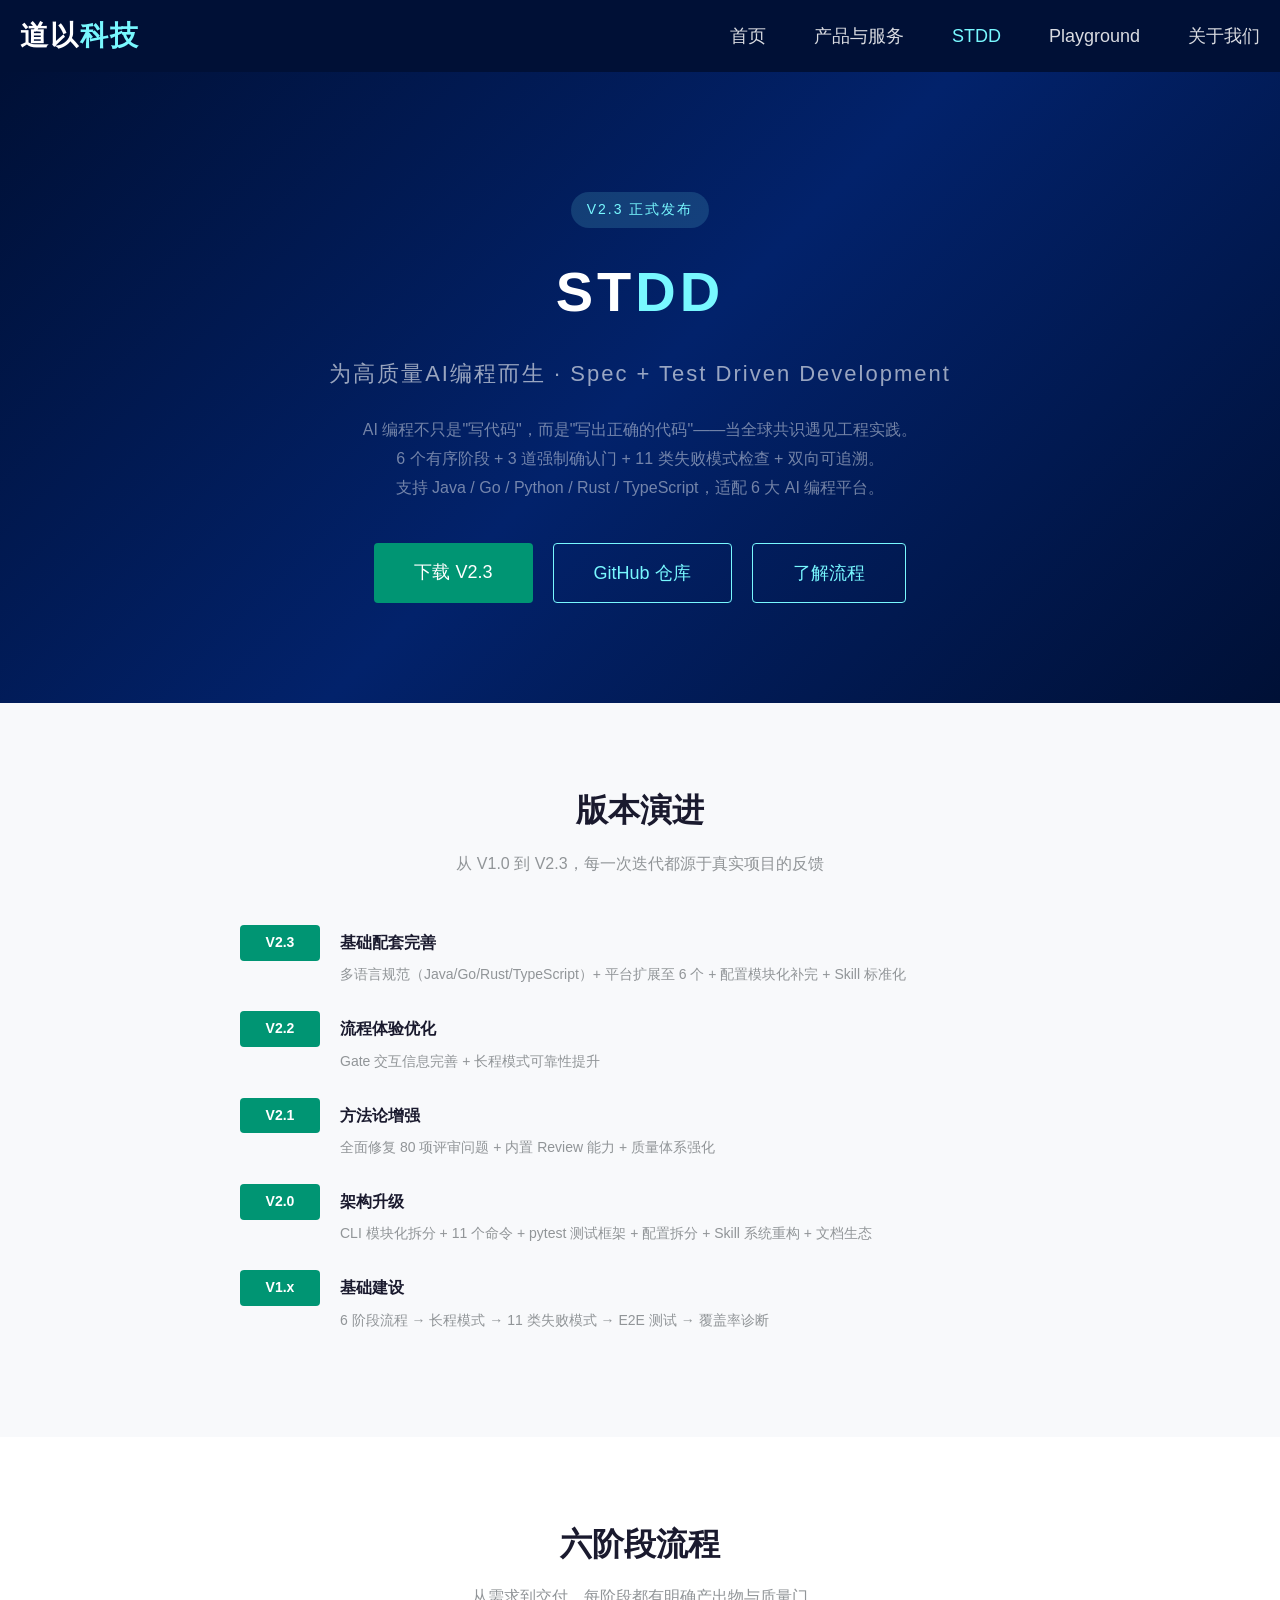
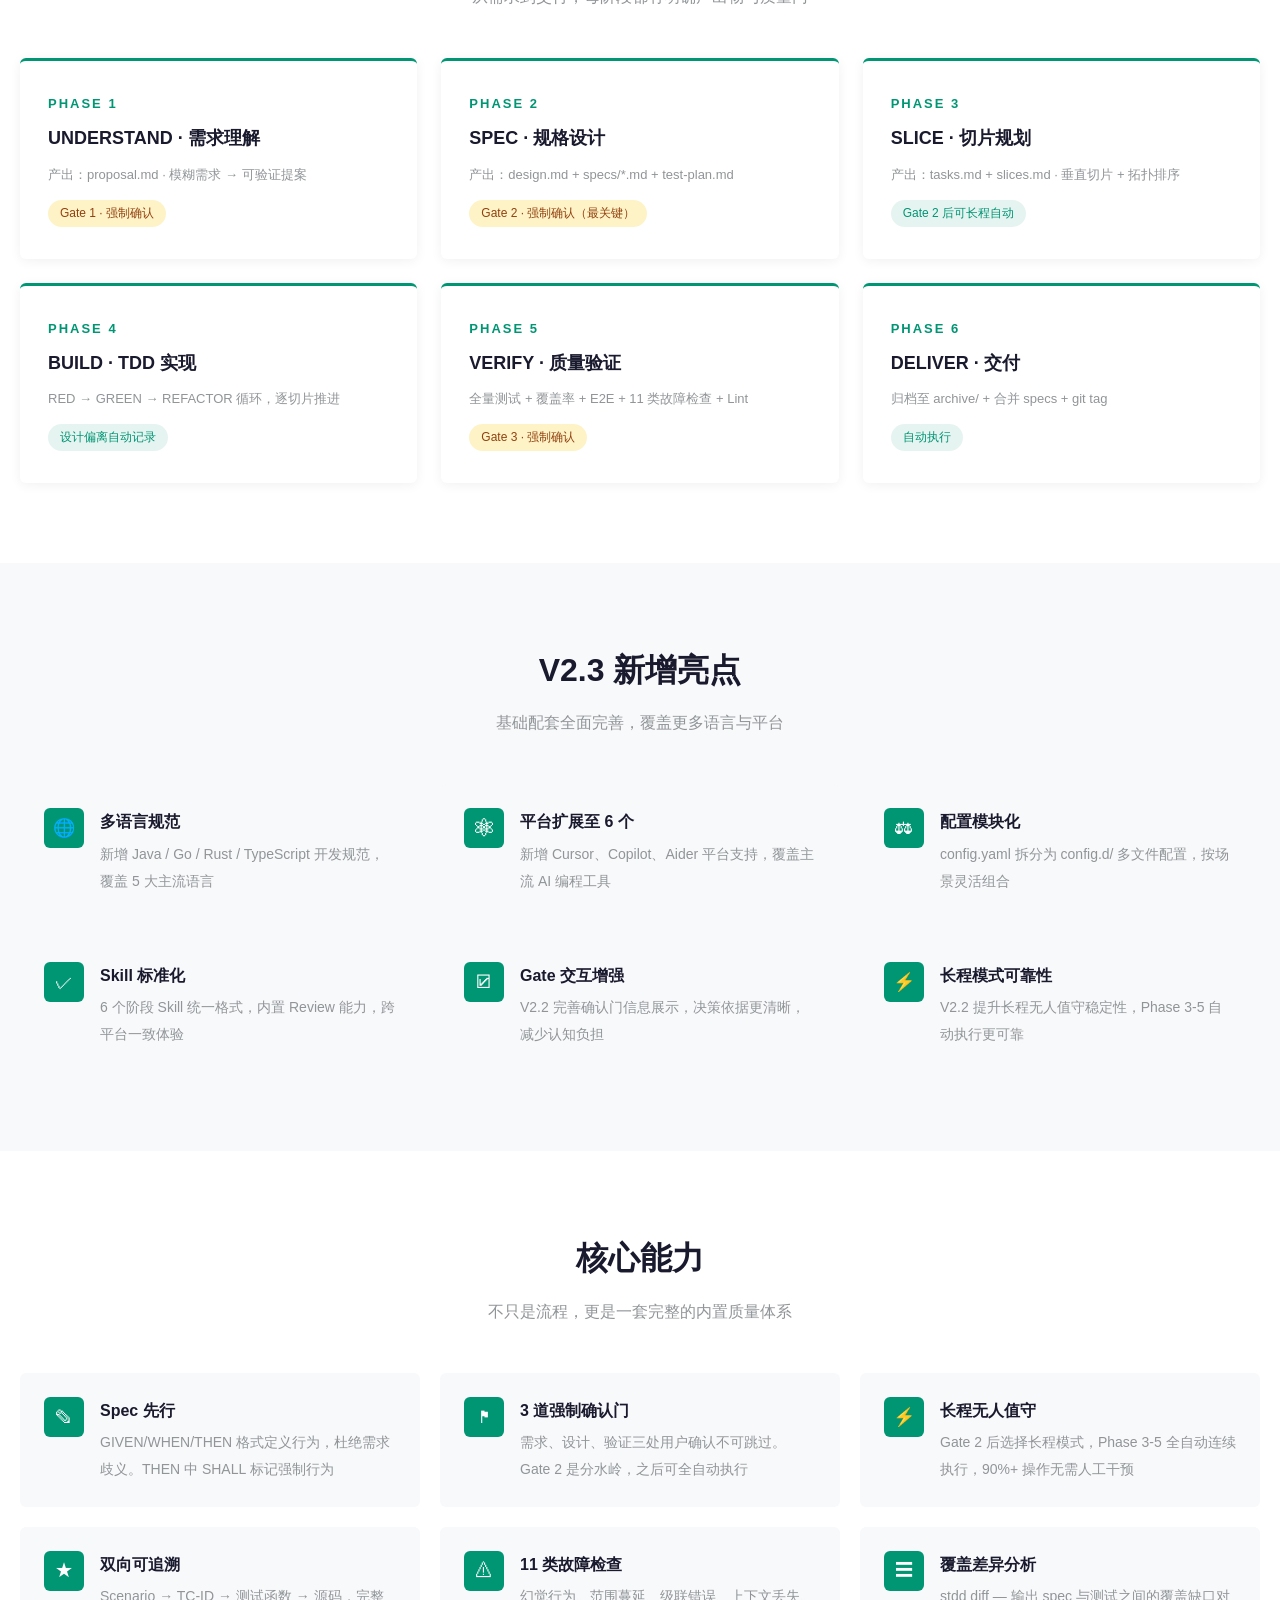
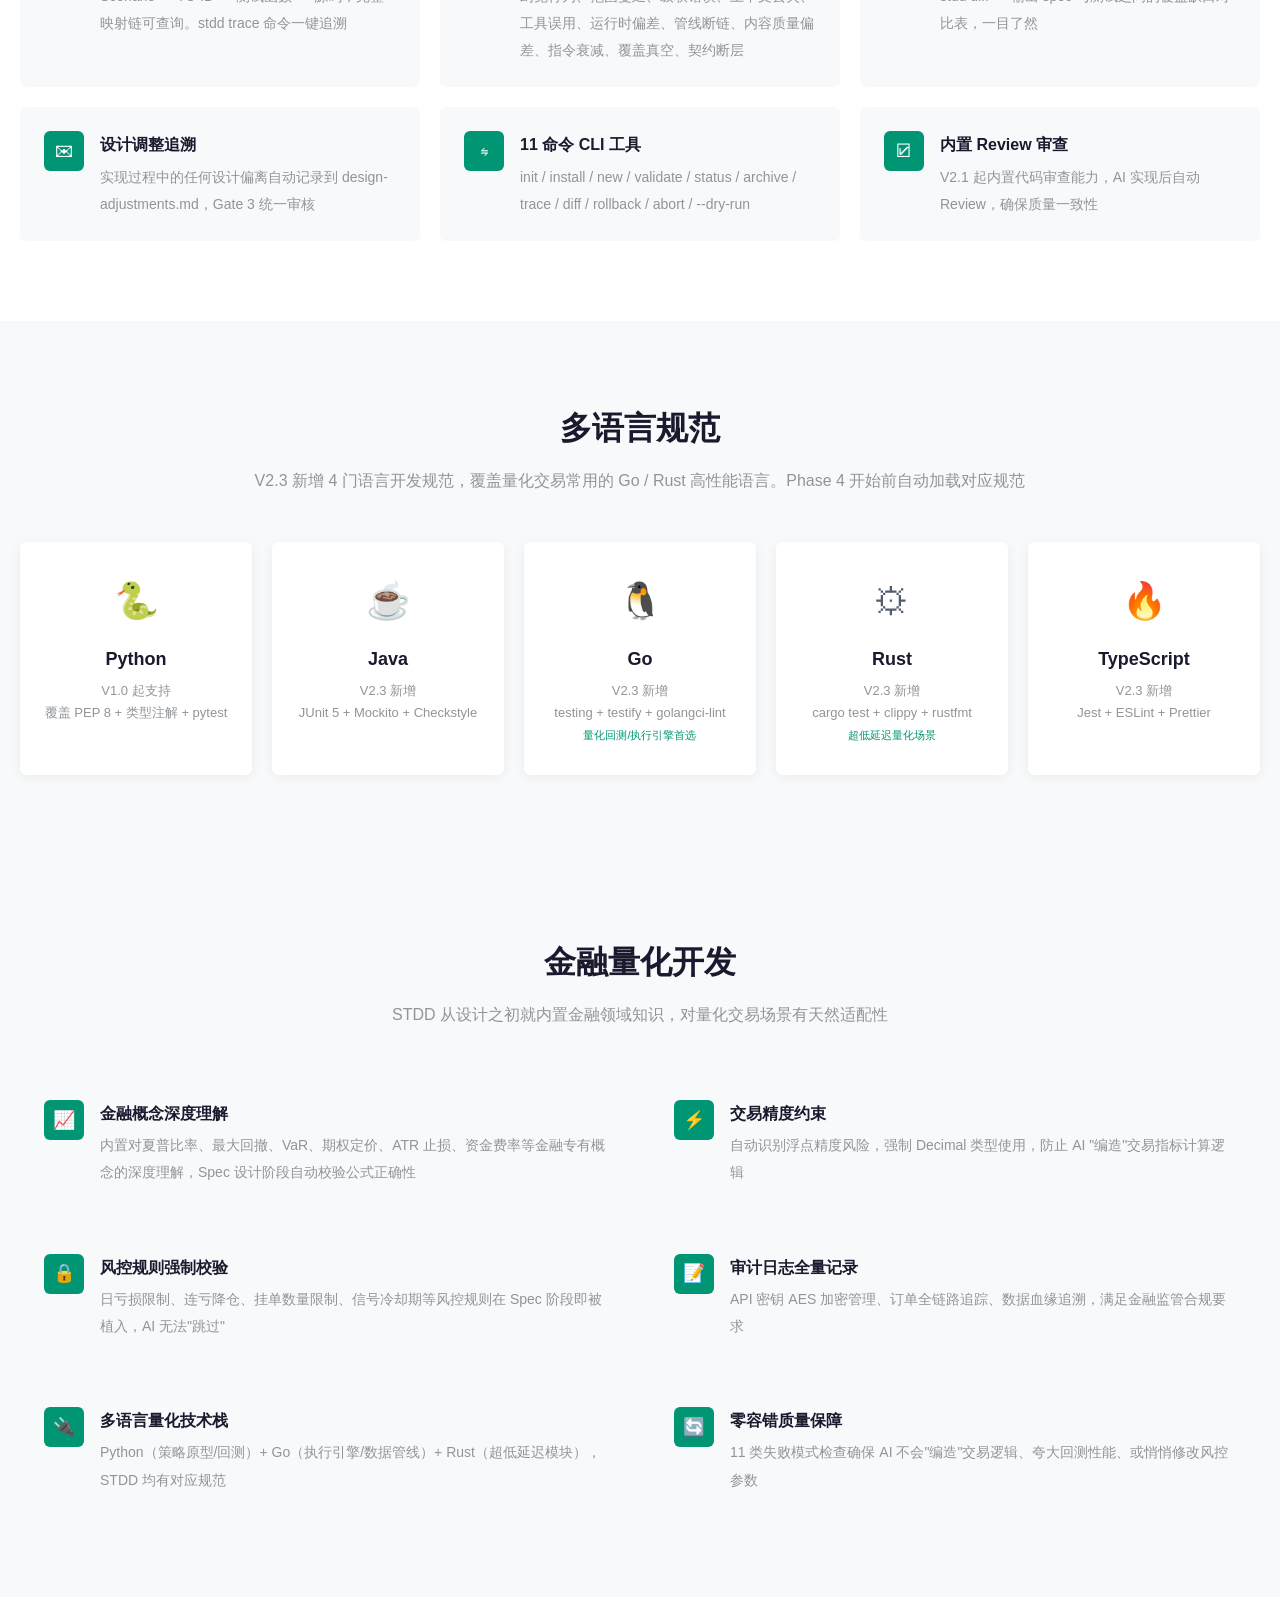
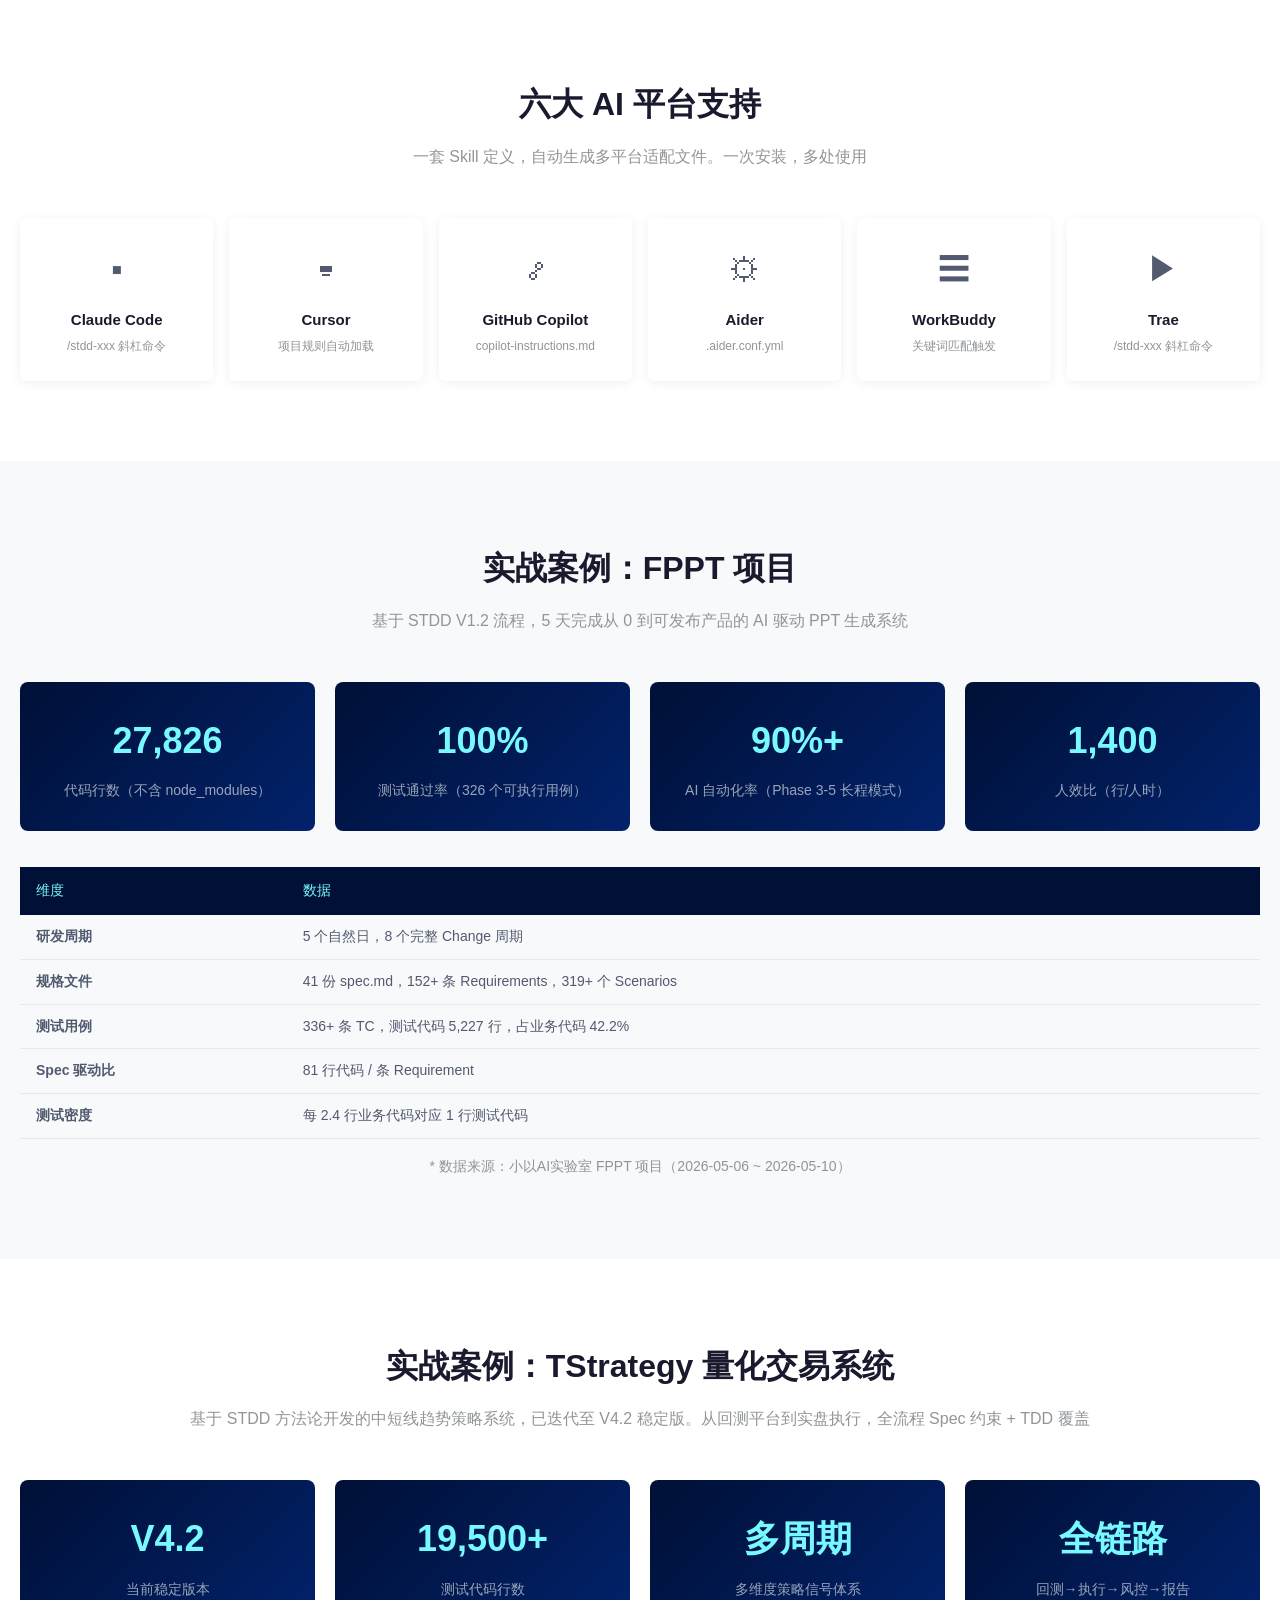
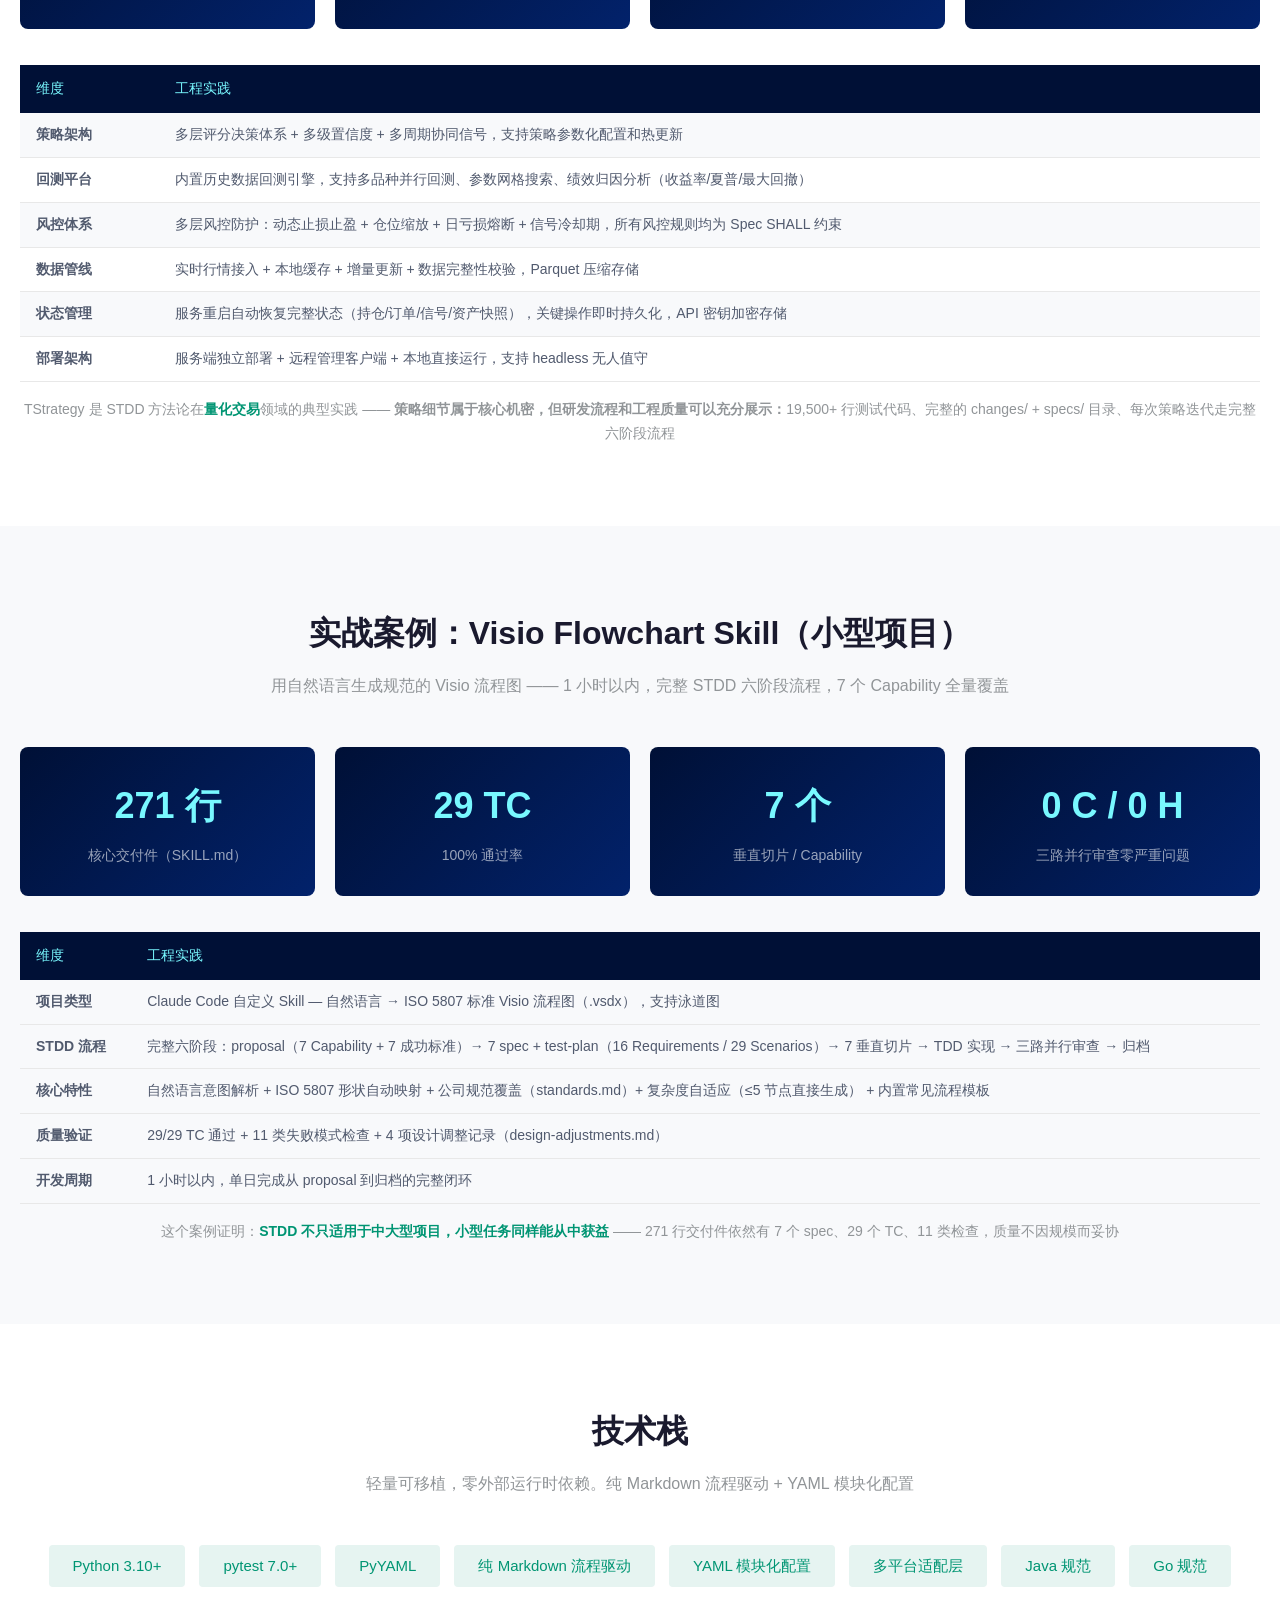
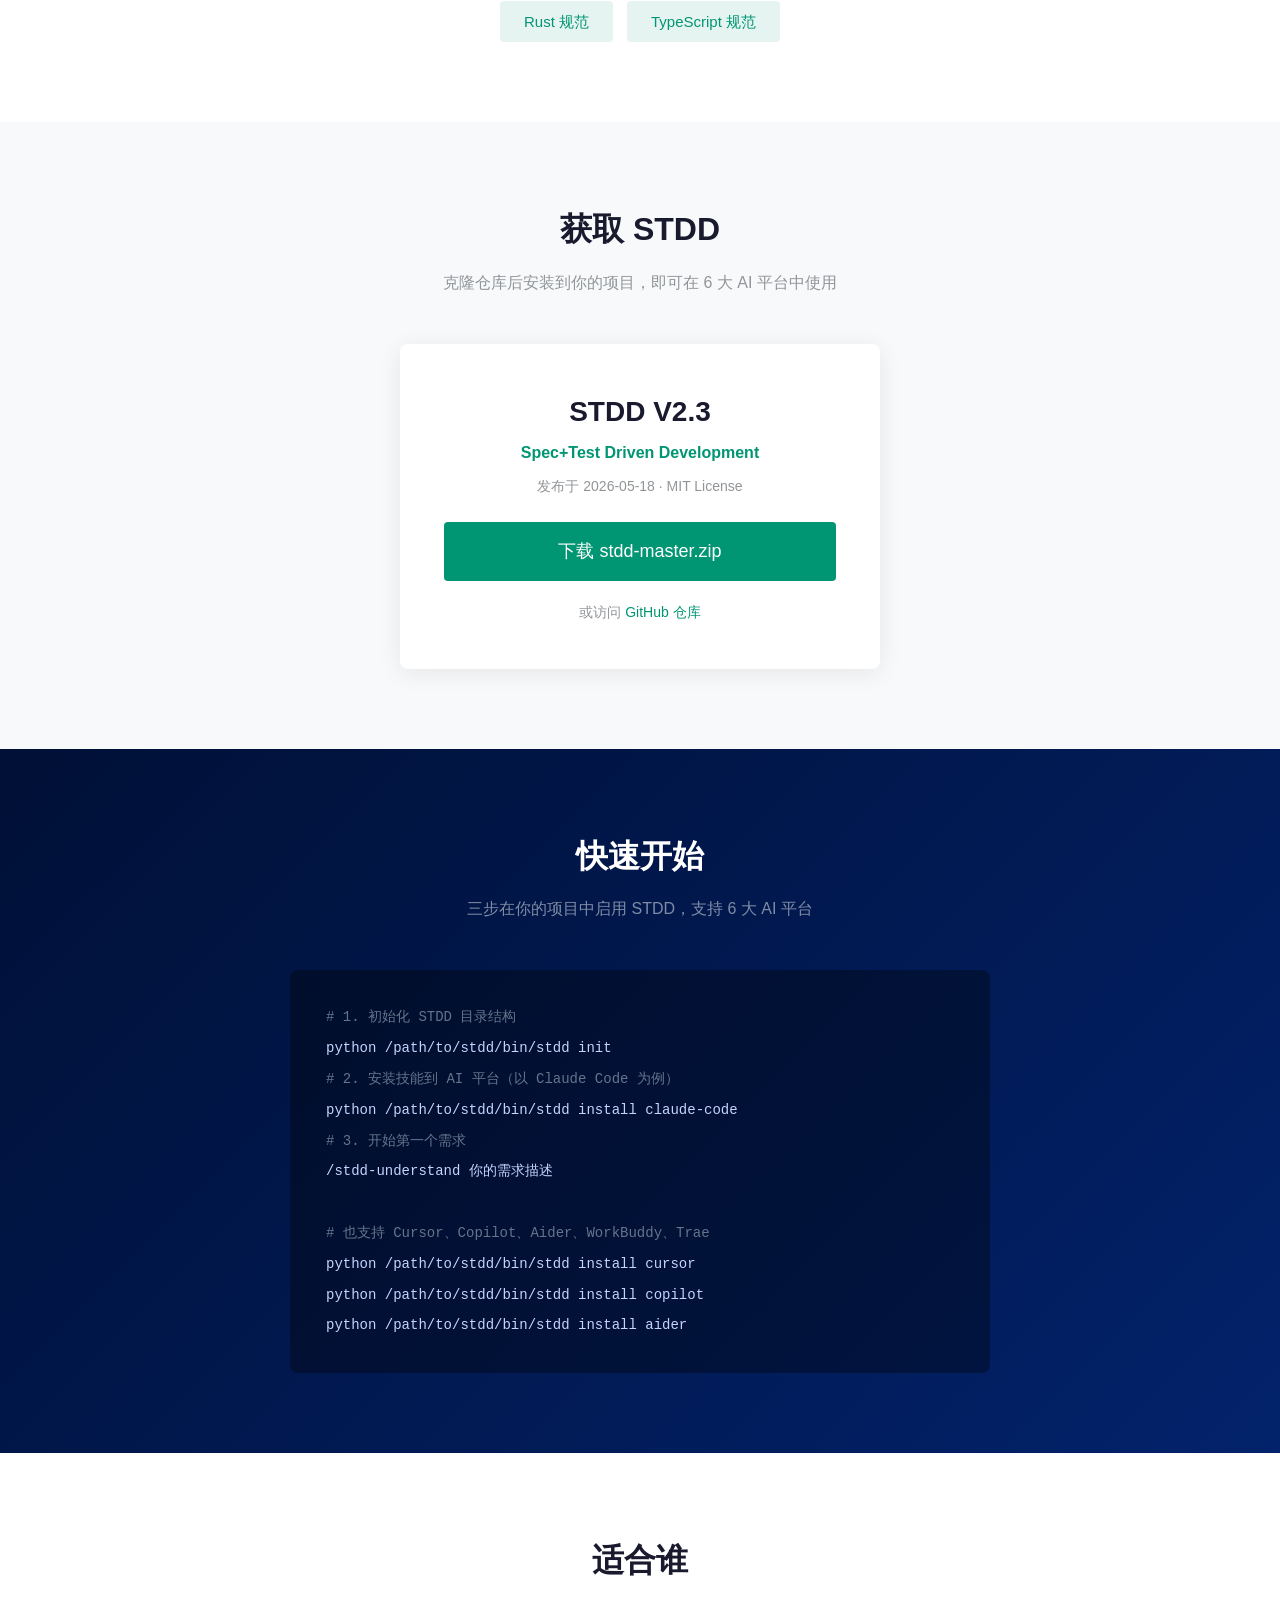
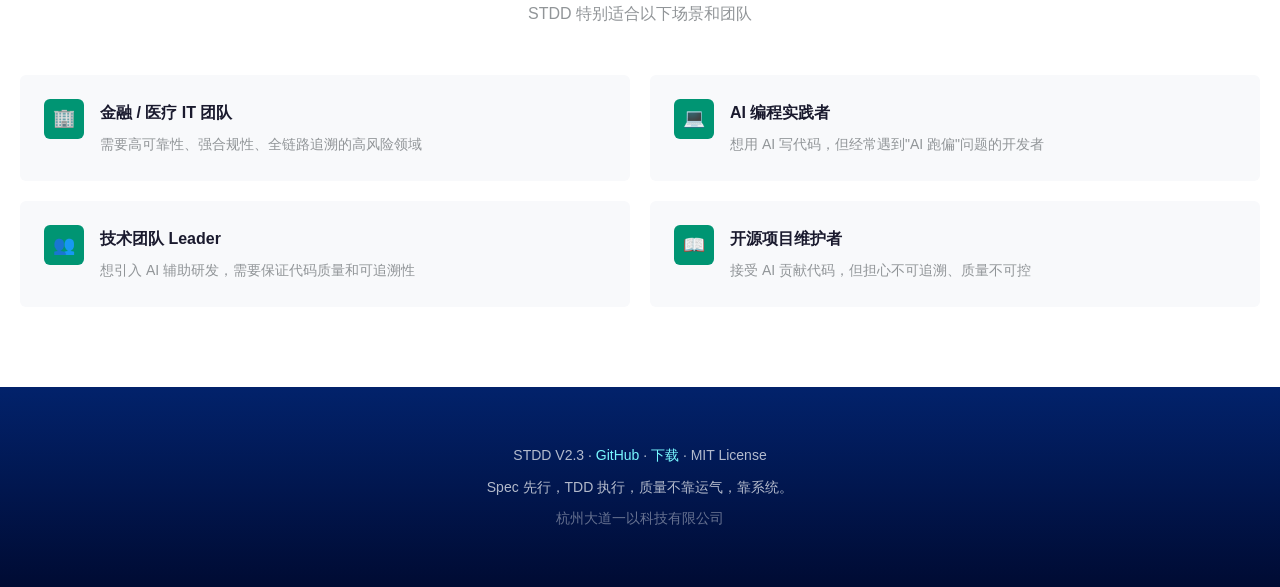
==== website/index.html @ e73cb338 "feat(playground): add STDD Playground — interactive 6-phase methodology demo Two scenario walkthroug" ====
<!DOCTYPE html>
<html lang="zh-CN">
<head>
    <meta charset="UTF-8">
    <meta name="viewport" content="width=device-width, initial-scale=1.0, maximum-scale=1.0, user-scalable=no">
    <meta name="renderer" content="webkit">
    <meta name="applicable-device" content="pc">
    <meta http-equiv="X-UA-Compatible" content="IE=edge">
    <title>STDD V2.3 — Spec+Test Driven Development | 道以科技</title>
    <meta name="keywords" content="STDD,Spec+Test,AI编程,TDD,研发流程,规范驱动,测试驱动,多语言,多平台">
    <meta name="description" content="STDD V2.3（Spec+Test Driven Development）是一套AI辅助的研发流程系统，通过6个有序阶段+3道强制确认门，将模糊需求转化为高质量交付。支持Java/Go/Python/Rust/TypeScript，适配Claude Code/Cursor/Copilot/Aider/WorkBuddy/Trae六大AI平台。">
    <style>
        *, *::before, *::after { margin: 0; padding: 0; box-sizing: border-box; }
        ul, ol { list-style: none; }
        a { text-decoration: none; color: inherit; }
        img { -webkit-user-drag: none; image-rendering: smooth; }

        html, body {
            width: 100%;
            font-family: 'Noto Sans SC', 'PingFang SC', 'Hiragino Sans GB', 'Microsoft YaHei', Arial, sans-serif;
            color: #515a6e;
            background: #fff;
            font-size: 16px;
            line-height: 1.7;
        }

        /* ===== Header ===== */
        .nav-container {
            width: 100%; text-align: center; display: flex; position: fixed; top: 0; z-index: 999;
            justify-content: center; font-family: 'Source Han Sans CN', 'Noto Sans SC', 'PingFang SC', sans-serif;
            background-color: rgba(0, 16, 54, 1); height: 72px;
        }
        .nav-wrapper {
            width: 1320px; display: flex; justify-content: space-between; align-items: center; padding: 0 20px;
        }
        .nav-logo { font-size: 28px; font-weight: 700; color: #fff; letter-spacing: 2px; }
        .nav-logo span { color: #78f8ff; }
        .nav-links { display: flex; gap: 48px; }
        .nav-links a { font-size: 18px; color: rgba(255,255,255,0.85); transition: color 0.2s; }
        .nav-links a:hover { color: rgba(120, 248, 255, 1); }
        .nav-links a.active { color: rgba(120, 248, 255, 1); }

        .content-wrapper { margin-top: 72px; }

        /* ===== Section Common ===== */
        .section { width: 100%; min-width: 1200px; display: flex; justify-content: center; padding: 80px 0; }
        .section-inner { width: 1320px; padding: 0 20px; }
        .section h2 { font-size: 32px; font-weight: 600; color: #1a1a2e; text-align: center; margin-bottom: 12px; }
        .section .subtitle { text-align: center; color: #919598; font-size: 16px; margin-bottom: 48px; }

        /* ===== Hero ===== */
        .hero {
            width: 100%; min-width: 1200px; position: relative;
            background: linear-gradient(135deg, #001036 0%, #02226b 50%, #001036 100%);
            padding: 120px 0 100px; text-align: center; color: #fff;
        }
        .hero h1 { font-size: 56px; font-weight: 700; letter-spacing: 4px; }
        .hero h1 span { color: #78f8ff; }
        .hero .hero-sub { font-size: 22px; color: rgba(255,255,255,0.6); margin-top: 16px; letter-spacing: 2px; }
        .hero .hero-desc { font-size: 16px; color: rgba(255,255,255,0.45); max-width: 740px; margin: 24px auto 0; line-height: 1.8; }
        .hero .hero-btns { margin-top: 40px; display: flex; gap: 20px; justify-content: center; }
        .hero .version-badge {
            display: inline-block; padding: 6px 16px; border-radius: 20px;
            background: rgba(120,248,255,0.15); color: #78f8ff; font-size: 14px;
            margin-bottom: 16px; letter-spacing: 2px;
        }
        .btn { display: inline-block; padding: 14px 40px; border-radius: 4px; font-size: 18px; cursor: pointer; transition: all 0.2s; font-weight: 500; }
        .btn-primary { background: #009573; color: #fff; border: none; }
        .btn-primary:hover { background: #00b388; }
        .btn-outline { background: transparent; color: #78f8ff; border: 1.5px solid #78f8ff; }
        .btn-outline:hover { background: rgba(120,248,255,0.08); }

        /* ===== Phase Grid ===== */
        .phase-grid { display: grid; grid-template-columns: repeat(3, 1fr); gap: 24px; }
        .phase-card {
            background: #fff; border-radius: 6px; padding: 32px 28px;
            box-shadow: 0 2px 12px rgba(0,0,0,0.06); transition: box-shadow 0.2s;
            border-top: 3px solid #009573;
        }
        .phase-card:hover { box-shadow: 0 4px 20px rgba(0,0,0,0.10); }
        .phase-card .num { font-size: 13px; color: #009573; font-weight: 600; letter-spacing: 2px; text-transform: uppercase; }
        .phase-card h3 { font-size: 18px; color: #1a1a2e; margin: 8px 0 10px; }
        .phase-card .produces { font-size: 13px; color: #919598; margin-bottom: 12px; }
        .phase-card .gate {
            display: inline-block; padding: 3px 12px; border-radius: 20px;
            font-size: 12px; background: #e6f4f1; color: #009573;
        }
        .phase-card .gate.forced { background: #fef3c7; color: #92400e; }

        /* ===== Features ===== */
        .features-grid { display: grid; grid-template-columns: repeat(3, 1fr); gap: 20px; }
        .feature-item { display: flex; gap: 16px; background: #f8f9fb; padding: 24px; border-radius: 6px; transition: background 0.2s; }
        .feature-item:hover { background: #e6f4f1; }
        .feature-item .f-icon { width: 40px; height: 40px; flex-shrink: 0; background: #009573; border-radius: 6px; display: flex; align-items: center; justify-content: center; color: #fff; font-size: 18px; }
        .feature-item .f-text strong { display: block; color: #1a1a2e; margin-bottom: 4px; font-size: 16px; }
        .feature-item .f-text span { color: #919598; font-size: 14px; }

        /* ===== Tech Tags ===== */
        .tech-tags { display: flex; flex-wrap: wrap; gap: 14px; justify-content: center; }
        .tech-tags .tag {
            padding: 8px 24px; border-radius: 4px; background: #e6f4f1;
            color: #009573; font-size: 15px; font-weight: 500;
        }

        /* ===== Language Cards ===== */
        .lang-grid { display: grid; grid-template-columns: repeat(5, 1fr); gap: 20px; }
        .lang-card {
            background: #fff; border-radius: 6px; padding: 28px 20px;
            text-align: center; box-shadow: 0 2px 12px rgba(0,0,0,0.06);
            transition: transform 0.2s, box-shadow 0.2s;
        }
        .lang-card:hover { transform: translateY(-4px); box-shadow: 0 6px 24px rgba(0,0,0,0.10); }
        .lang-card .lang-icon { font-size: 36px; margin-bottom: 12px; }
        .lang-card h4 { font-size: 18px; color: #1a1a2e; margin-bottom: 6px; }
        .lang-card p { font-size: 13px; color: #919598; }

        /* ===== Platform Cards ===== */
        .platform-grid { display: grid; grid-template-columns: repeat(6, 1fr); gap: 16px; }
        .platform-card {
            background: #fff; border-radius: 6px; padding: 24px 16px;
            text-align: center; box-shadow: 0 2px 12px rgba(0,0,0,0.06);
            transition: transform 0.2s, box-shadow 0.2s;
        }
        .platform-card:hover { transform: translateY(-4px); box-shadow: 0 6px 24px rgba(0,0,0,0.10); }
        .platform-card .pf-icon { font-size: 32px; margin-bottom: 10px; }
        .platform-card h4 { font-size: 15px; color: #1a1a2e; margin-bottom: 4px; }
        .platform-card p { font-size: 12px; color: #919598; }

        /* ===== Case Study ===== */
        .case-metrics { display: grid; grid-template-columns: repeat(4, 1fr); gap: 20px; margin-bottom: 36px; }
        .case-metric {
            background: linear-gradient(135deg, #001036 0%, #02226b 100%);
            border-radius: 8px; padding: 28px 20px; text-align: center; color: #fff;
        }
        .case-metric .value { font-size: 36px; font-weight: 700; color: #78f8ff; }
        .case-metric .label { font-size: 14px; color: rgba(255,255,255,0.6); margin-top: 8px; }
        .case-table { width: 100%; border-collapse: collapse; font-size: 14px; margin-bottom: 16px; }
        .case-table th { background: #001036; color: #78f8ff; padding: 12px 16px; text-align: left; font-weight: 500; }
        .case-table td { padding: 10px 16px; border-bottom: 1px solid #e8e8e8; }
        .case-table tr:nth-child(even) td { background: #f8f9fb; }

        /* ===== Download Box ===== */
        .download-box {
            max-width: 480px; margin: 0 auto; background: #fff; border-radius: 8px;
            padding: 44px; text-align: center; box-shadow: 0 4px 24px rgba(0,0,0,0.08);
        }
        .download-box .ver { font-size: 28px; font-weight: 700; color: #1a1a2e; }
        .download-box .ver span { color: #009573; font-size: 16px; display: block; margin-top: 4px; }
        .download-box .date { font-size: 14px; color: #919598; margin: 8px 0 24px; }
        .download-box .btn { width: 100%; }

        /* ===== Quick Start ===== */
        .qs-bg { background: linear-gradient(135deg, #001036 0%, #02226b 100%); }
        .qs-bg h2 { color: #fff; }
        .qs-bg .subtitle { color: rgba(255,255,255,0.5); }
        .code-block {
            max-width: 700px; margin: 0 auto; background: rgba(0,0,0,0.35); border-radius: 8px;
            padding: 32px 36px; font-family: 'Courier New', Courier, monospace; font-size: 14px; line-height: 2.2; color: #c7d2fe;
        }
        .code-block .comment { color: #64748b; }

        /* ===== Version Timeline ===== */
        .timeline { max-width: 800px; margin: 0 auto; }
        .timeline-item { display: flex; gap: 20px; margin-bottom: 24px; }
        .timeline-item .tl-ver {
            min-width: 80px; padding: 6px 16px; background: #009573; color: #fff;
            border-radius: 4px; text-align: center; font-weight: 600; font-size: 14px; height: fit-content;
        }
        .timeline-item .tl-content { padding-top: 4px; }
        .timeline-item .tl-content strong { display: block; color: #1a1a2e; margin-bottom: 4px; font-size: 16px; }
        .timeline-item .tl-content span { color: #919598; font-size: 14px; }

        /* ===== Footer ===== */
        .footer-container {
            width: 100%; min-width: 1200px; display: flex; flex-direction: column; align-items: center;
            height: 200px; background: linear-gradient(180deg, #02226b 0%, #000b33 100%);
            font-family: 'Source Han Sans CN', 'Noto Sans SC', 'PingFang SC', sans-serif;
        }
        .footer-content { display: flex; flex-direction: column; align-items: center; justify-content: center; height: 100%; color: rgba(255,255,255,0.7); font-size: 14px; gap: 8px; }
        .footer-content a { color: #78f8ff; }

        /* ===== Section Nav ===== */
        .section-nav {
            display: flex; justify-content: center; gap: 32px; margin-bottom: 56px;
            font-size: 15px; color: #919598;
        }
        .section-nav a { padding: 6px 0; border-bottom: 2px solid transparent; transition: all 0.2s; }
        .section-nav a:hover { color: #009573; border-bottom-color: #009573; }
    </style>
    <script>
    var _hmt = _hmt || [];
    (function() {
      var hm = document.createElement("script");
      hm.src = "https://hm.baidu.com/hm.js?0ba7177c8ed66cb3ce480dd70af41855";
      var s = document.getElementsByTagName("script")[0];
      s.parentNode.insertBefore(hm, s);
    })();
    </script>
</head>
<body>

<!-- Header -->
<header class="nav-container">
    <div class="nav-wrapper">
        <a href="/" class="nav-logo">道以<span>科技</span></a>
        <ul class="nav-links">
            <li><a href="https://www.hzddyy.com/home">首页</a></li>
            <li><a href="https://www.hzddyy.com/products">产品与服务</a></li>
            <li><a href="/stdd/" class="active" onclick="_hmt.push(['_trackEvent','nav','click','stdd']);">STDD</a></li>
            <li><a href="playground/index.html" onclick="_hmt.push(['_trackEvent','nav','click','playground']);">Playground</a></li>
            <li><a href="https://www.hzddyy.com/aboutUs">关于我们</a></li>
        </ul>
    </div>
</header>

<div class="content-wrapper">

<!-- Hero -->
<section class="hero">
    <div class="version-badge">V2.3 正式发布</div>
    <h1>ST<span>DD</span></h1>
    <p class="hero-sub">为高质量AI编程而生 · Spec + Test Driven Development</p>
    <p class="hero-desc">
        AI 编程不只是"写代码"，而是"写出正确的代码"——当全球共识遇见工程实践。<br>
        6 个有序阶段 + 3 道强制确认门 + 11 类失败模式检查 + 双向可追溯。<br>
        支持 Java / Go / Python / Rust / TypeScript，适配 6 大 AI 编程平台。
    </p>
    <div class="hero-btns">
        <a href="/download/stdd-master.zip" class="btn btn-primary" onclick="_hmt.push(['_trackEvent','download','click','hero-download']);">下载 V2.3</a>
        <a href="https://github.com/leonai42/stdd" class="btn btn-outline" onclick="_hmt.push(['_trackEvent','external','click','github-repo']);">GitHub 仓库</a>
        <a href="#phases" class="btn btn-outline" style="margin-left:0;">了解流程</a>
    </div>
</section>

<!-- 版本演进 -->
<section class="section" style="background:#f8f9fb;">
    <div class="section-inner">
        <h2>版本演进</h2>
        <p class="subtitle">从 V1.0 到 V2.3，每一次迭代都源于真实项目的反馈</p>
        <div class="timeline">
            <div class="timeline-item">
                <div class="tl-ver">V2.3</div>
                <div class="tl-content">
                    <strong>基础配套完善</strong>
                    <span>多语言规范（Java/Go/Rust/TypeScript）+ 平台扩展至 6 个 + 配置模块化补完 + Skill 标准化</span>
                </div>
            </div>
            <div class="timeline-item">
                <div class="tl-ver">V2.2</div>
                <div class="tl-content">
                    <strong>流程体验优化</strong>
                    <span>Gate 交互信息完善 + 长程模式可靠性提升</span>
                </div>
            </div>
            <div class="timeline-item">
                <div class="tl-ver">V2.1</div>
                <div class="tl-content">
                    <strong>方法论增强</strong>
                    <span>全面修复 80 项评审问题 + 内置 Review 能力 + 质量体系强化</span>
                </div>
            </div>
            <div class="timeline-item">
                <div class="tl-ver">V2.0</div>
                <div class="tl-content">
                    <strong>架构升级</strong>
                    <span>CLI 模块化拆分 + 11 个命令 + pytest 测试框架 + 配置拆分 + Skill 系统重构 + 文档生态</span>
                </div>
            </div>
            <div class="timeline-item">
                <div class="tl-ver">V1.x</div>
                <div class="tl-content">
                    <strong>基础建设</strong>
                    <span>6 阶段流程 → 长程模式 → 11 类失败模式 → E2E 测试 → 覆盖率诊断</span>
                </div>
            </div>
        </div>
    </div>
</section>

<!-- 六阶段流程 -->
<section class="section" id="phases">
    <div class="section-inner">
        <h2>六阶段流程</h2>
        <p class="subtitle">从需求到交付，每阶段都有明确产出物与质量门</p>
        <div class="phase-grid">
            <div class="phase-card">
                <div class="num">Phase 1</div>
                <h3>UNDERSTAND · 需求理解</h3>
                <p class="produces">产出：proposal.md · 模糊需求 → 可验证提案</p>
                <span class="gate forced">Gate 1 · 强制确认</span>
            </div>
            <div class="phase-card">
                <div class="num">Phase 2</div>
                <h3>SPEC · 规格设计</h3>
                <p class="produces">产出：design.md + specs/*.md + test-plan.md</p>
                <span class="gate forced">Gate 2 · 强制确认（最关键）</span>
            </div>
            <div class="phase-card">
                <div class="num">Phase 3</div>
                <h3>SLICE · 切片规划</h3>
                <p class="produces">产出：tasks.md + slices.md · 垂直切片 + 拓扑排序</p>
                <span class="gate">Gate 2 后可长程自动</span>
            </div>
            <div class="phase-card">
                <div class="num">Phase 4</div>
                <h3>BUILD · TDD 实现</h3>
                <p class="produces">RED → GREEN → REFACTOR 循环，逐切片推进</p>
                <span class="gate">设计偏离自动记录</span>
            </div>
            <div class="phase-card">
                <div class="num">Phase 5</div>
                <h3>VERIFY · 质量验证</h3>
                <p class="produces">全量测试 + 覆盖率 + E2E + 11 类故障检查 + Lint</p>
                <span class="gate forced">Gate 3 · 强制确认</span>
            </div>
            <div class="phase-card">
                <div class="num">Phase 6</div>
                <h3>DELIVER · 交付</h3>
                <p class="produces">归档至 archive/ + 合并 specs + git tag</p>
                <span class="gate">自动执行</span>
            </div>
        </div>
    </div>
</section>

<!-- V2.3 新增亮点 -->
<section class="section" style="background:#f8f9fb;">
    <div class="section-inner">
        <h2>V2.3 新增亮点</h2>
        <p class="subtitle">基础配套全面完善，覆盖更多语言与平台</p>
        <div class="features-grid">
            <div class="feature-item">
                <div class="f-icon">&#127760;</div>
                <div class="f-text">
                    <strong>多语言规范</strong>
                    <span>新增 Java / Go / Rust / TypeScript 开发规范，覆盖 5 大主流语言</span>
                </div>
            </div>
            <div class="feature-item">
                <div class="f-icon">&#9883;</div>
                <div class="f-text">
                    <strong>平台扩展至 6 个</strong>
                    <span>新增 Cursor、Copilot、Aider 平台支持，覆盖主流 AI 编程工具</span>
                </div>
            </div>
            <div class="feature-item">
                <div class="f-icon">&#9878;</div>
                <div class="f-text">
                    <strong>配置模块化</strong>
                    <span>config.yaml 拆分为 config.d/ 多文件配置，按场景灵活组合</span>
                </div>
            </div>
            <div class="feature-item">
                <div class="f-icon">&#10003;</div>
                <div class="f-text">
                    <strong>Skill 标准化</strong>
                    <span>6 个阶段 Skill 统一格式，内置 Review 能力，跨平台一致体验</span>
                </div>
            </div>
            <div class="feature-item">
                <div class="f-icon">&#9745;</div>
                <div class="f-text">
                    <strong>Gate 交互增强</strong>
                    <span>V2.2 完善确认门信息展示，决策依据更清晰，减少认知负担</span>
                </div>
            </div>
            <div class="feature-item">
                <div class="f-icon">&#9889;</div>
                <div class="f-text">
                    <strong>长程模式可靠性</strong>
                    <span>V2.2 提升长程无人值守稳定性，Phase 3-5 自动执行更可靠</span>
                </div>
            </div>
        </div>
    </div>
</section>

<!-- 核心能力 -->
<section class="section">
    <div class="section-inner">
        <h2>核心能力</h2>
        <p class="subtitle">不只是流程，更是一套完整的内置质量体系</p>
        <div class="features-grid">
            <div class="feature-item">
                <div class="f-icon">&#9998;</div>
                <div class="f-text">
                    <strong>Spec 先行</strong>
                    <span>GIVEN/WHEN/THEN 格式定义行为，杜绝需求歧义。THEN 中 SHALL 标记强制行为</span>
                </div>
            </div>
            <div class="feature-item">
                <div class="f-icon">&#9873;</div>
                <div class="f-text">
                    <strong>3 道强制确认门</strong>
                    <span>需求、设计、验证三处用户确认不可跳过。Gate 2 是分水岭，之后可全自动执行</span>
                </div>
            </div>
            <div class="feature-item">
                <div class="f-icon">&#9889;</div>
                <div class="f-text">
                    <strong>长程无人值守</strong>
                    <span>Gate 2 后选择长程模式，Phase 3-5 全自动连续执行，90%+ 操作无需人工干预</span>
                </div>
            </div>
            <div class="feature-item">
                <div class="f-icon">&#9733;</div>
                <div class="f-text">
                    <strong>双向可追溯</strong>
                    <span>Scenario → TC-ID → 测试函数 → 源码，完整映射链可查询。stdd trace 命令一键追溯</span>
                </div>
            </div>
            <div class="feature-item">
                <div class="f-icon">&#9888;</div>
                <div class="f-text">
                    <strong>11 类故障检查</strong>
                    <span>幻觉行为、范围蔓延、级联错误、上下文丢失、工具误用、运行时偏差、管线断链、内容质量偏差、指令衰减、覆盖真空、契约断层</span>
                </div>
            </div>
            <div class="feature-item">
                <div class="f-icon">&#9776;</div>
                <div class="f-text">
                    <strong>覆盖差异分析</strong>
                    <span>stdd diff — 输出 spec 与测试之间的覆盖缺口对比表，一目了然</span>
                </div>
            </div>
            <div class="feature-item">
                <div class="f-icon">&#9993;</div>
                <div class="f-text">
                    <strong>设计调整追溯</strong>
                    <span>实现过程中的任何设计偏离自动记录到 design-adjustments.md，Gate 3 统一审核</span>
                </div>
            </div>
            <div class="feature-item">
                <div class="f-icon">&#8651;</div>
                <div class="f-text">
                    <strong>11 命令 CLI 工具</strong>
                    <span>init / install / new / validate / status / archive / trace / diff / rollback / abort / --dry-run</span>
                </div>
            </div>
            <div class="feature-item">
                <div class="f-icon">&#9745;</div>
                <div class="f-text">
                    <strong>内置 Review 审查</strong>
                    <span>V2.1 起内置代码审查能力，AI 实现后自动 Review，确保质量一致性</span>
                </div>
            </div>
        </div>
    </div>
</section>

<!-- 多语言规范 -->
<section class="section" style="background:#f8f9fb;">
    <div class="section-inner">
        <h2>多语言规范</h2>
        <p class="subtitle">V2.3 新增 4 门语言开发规范，覆盖量化交易常用的 Go / Rust 高性能语言。Phase 4 开始前自动加载对应规范</p>
        <div class="lang-grid">
            <div class="lang-card">
                <div class="lang-icon">&#128013;</div>
                <h4>Python</h4>
                <p>V1.0 起支持<br>覆盖 PEP 8 + 类型注解 + pytest</p>
            </div>
            <div class="lang-card">
                <div class="lang-icon">&#9749;</div>
                <h4>Java</h4>
                <p>V2.3 新增<br>JUnit 5 + Mockito + Checkstyle</p>
            </div>
            <div class="lang-card">
                <div class="lang-icon">&#128039;</div>
                <h4>Go</h4>
                <p>V2.3 新增<br>testing + testify + golangci-lint<br><small style="color:#009573;">量化回测/执行引擎首选</small></p>
            </div>
            <div class="lang-card">
                <div class="lang-icon">&#9881;</div>
                <h4>Rust</h4>
                <p>V2.3 新增<br>cargo test + clippy + rustfmt<br><small style="color:#009573;">超低延迟量化场景</small></p>
            </div>
            <div class="lang-card">
                <div class="lang-icon">&#128293;</div>
                <h4>TypeScript</h4>
                <p>V2.3 新增<br>Jest + ESLint + Prettier</p>
            </div>
        </div>
    </div>
</section>

<!-- 金融量化开发 -->
<section class="section" style="background:#f8f9fb;">
    <div class="section-inner">
        <h2>金融量化开发</h2>
        <p class="subtitle">STDD 从设计之初就内置金融领域知识，对量化交易场景有天然适配性</p>

        <div class="features-grid" style="grid-template-columns: repeat(2, 1fr);">
            <div class="feature-item">
                <div class="f-icon">&#128200;</div>
                <div class="f-text">
                    <strong>金融概念深度理解</strong>
                    <span>内置对夏普比率、最大回撤、VaR、期权定价、ATR 止损、资金费率等金融专有概念的深度理解，Spec 设计阶段自动校验公式正确性</span>
                </div>
            </div>
            <div class="feature-item">
                <div class="f-icon">&#9889;</div>
                <div class="f-text">
                    <strong>交易精度约束</strong>
                    <span>自动识别浮点精度风险，强制 Decimal 类型使用，防止 AI "编造"交易指标计算逻辑</span>
                </div>
            </div>
            <div class="feature-item">
                <div class="f-icon">&#128274;</div>
                <div class="f-text">
                    <strong>风控规则强制校验</strong>
                    <span>日亏损限制、连亏降仓、挂单数量限制、信号冷却期等风控规则在 Spec 阶段即被植入，AI 无法"跳过"</span>
                </div>
            </div>
            <div class="feature-item">
                <div class="f-icon">&#128221;</div>
                <div class="f-text">
                    <strong>审计日志全量记录</strong>
                    <span>API 密钥 AES 加密管理、订单全链路追踪、数据血缘追溯，满足金融监管合规要求</span>
                </div>
            </div>
            <div class="feature-item">
                <div class="f-icon">&#128268;</div>
                <div class="f-text">
                    <strong>多语言量化技术栈</strong>
                    <span>Python（策略原型/回测）+ Go（执行引擎/数据管线）+ Rust（超低延迟模块），STDD 均有对应规范</span>
                </div>
            </div>
            <div class="feature-item">
                <div class="f-icon">&#128260;</div>
                <div class="f-text">
                    <strong>零容错质量保障</strong>
                    <span>11 类失败模式检查确保 AI 不会"编造"交易逻辑、夸大回测性能、或悄悄修改风控参数</span>
                </div>
            </div>
        </div>
    </div>
</section>

<!-- 平台支持 -->
<section class="section">
    <div class="section-inner">
        <h2>六大 AI 平台支持</h2>
        <p class="subtitle">一套 Skill 定义，自动生成多平台适配文件。一次安装，多处使用</p>
        <div class="platform-grid">
            <div class="platform-card">
                <div class="pf-icon">&#9642;</div>
                <h4>Claude Code</h4>
                <p>/stdd-xxx 斜杠命令</p>
            </div>
            <div class="platform-card">
                <div class="pf-icon">&#9000;</div>
                <h4>Cursor</h4>
                <p>项目规则自动加载</p>
            </div>
            <div class="platform-card">
                <div class="pf-icon">&#9741;</div>
                <h4>GitHub Copilot</h4>
                <p>copilot-instructions.md</p>
            </div>
            <div class="platform-card">
                <div class="pf-icon">&#9881;</div>
                <h4>Aider</h4>
                <p>.aider.conf.yml</p>
            </div>
            <div class="platform-card">
                <div class="pf-icon">&#9776;</div>
                <h4>WorkBuddy</h4>
                <p>关键词匹配触发</p>
            </div>
            <div class="platform-card">
                <div class="pf-icon">&#9654;</div>
                <h4>Trae</h4>
                <p>/stdd-xxx 斜杠命令</p>
            </div>
        </div>
    </div>
</section>

<!-- 实战案例：FPPT 项目 -->
<section class="section" style="background:#f8f9fb;">
    <div class="section-inner">
        <h2>实战案例：FPPT 项目</h2>
        <p class="subtitle">基于 STDD V1.2 流程，5 天完成从 0 到可发布产品的 AI 驱动 PPT 生成系统</p>

        <div class="case-metrics">
            <div class="case-metric">
                <div class="value">27,826</div>
                <div class="label">代码行数（不含 node_modules）</div>
            </div>
            <div class="case-metric">
                <div class="value">100%</div>
                <div class="label">测试通过率（326 个可执行用例）</div>
            </div>
            <div class="case-metric">
                <div class="value">90%+</div>
                <div class="label">AI 自动化率（Phase 3-5 长程模式）</div>
            </div>
            <div class="case-metric">
                <div class="value">1,400</div>
                <div class="label">人效比（行/人时）</div>
            </div>
        </div>

        <table class="case-table">
            <tr><th>维度</th><th>数据</th></tr>
            <tr><td><strong>研发周期</strong></td><td>5 个自然日，8 个完整 Change 周期</td></tr>
            <tr><td><strong>规格文件</strong></td><td>41 份 spec.md，152+ 条 Requirements，319+ 个 Scenarios</td></tr>
            <tr><td><strong>测试用例</strong></td><td>336+ 条 TC，测试代码 5,227 行，占业务代码 42.2%</td></tr>
            <tr><td><strong>Spec 驱动比</strong></td><td>81 行代码 / 条 Requirement</td></tr>
            <tr><td><strong>测试密度</strong></td><td>每 2.4 行业务代码对应 1 行测试代码</td></tr>
        </table>

        <p style="text-align:center;margin-top:8px;font-size:14px;color:#919598;">
            * 数据来源：小以AI实验室 FPPT 项目（2026-05-06 ~ 2026-05-10）
        </p>
    </div>
</section>

<!-- 实战案例：TStrategy 量化交易系统 -->
<section class="section">
    <div class="section-inner">
        <h2>实战案例：TStrategy 量化交易系统</h2>
        <p class="subtitle">基于 STDD 方法论开发的中短线趋势策略系统，已迭代至 V4.2 稳定版。从回测平台到实盘执行，全流程 Spec 约束 + TDD 覆盖</p>

        <div class="case-metrics">
            <div class="case-metric">
                <div class="value">V4.2</div>
                <div class="label">当前稳定版本</div>
            </div>
            <div class="case-metric">
                <div class="value">19,500+</div>
                <div class="label">测试代码行数</div>
            </div>
            <div class="case-metric">
                <div class="value">多周期</div>
                <div class="label">多维度策略信号体系</div>
            </div>
            <div class="case-metric">
                <div class="value">全链路</div>
                <div class="label">回测→执行→风控→报告</div>
            </div>
        </div>

        <table class="case-table">
            <tr><th>维度</th><th>工程实践</th></tr>
            <tr><td><strong>策略架构</strong></td><td>多层评分决策体系 + 多级置信度 + 多周期协同信号，支持策略参数化配置和热更新</td></tr>
            <tr><td><strong>回测平台</strong></td><td>内置历史数据回测引擎，支持多品种并行回测、参数网格搜索、绩效归因分析（收益率/夏普/最大回撤）</td></tr>
            <tr><td><strong>风控体系</strong></td><td>多层风控防护：动态止损止盈 + 仓位缩放 + 日亏损熔断 + 信号冷却期，所有风控规则均为 Spec SHALL 约束</td></tr>
            <tr><td><strong>数据管线</strong></td><td>实时行情接入 + 本地缓存 + 增量更新 + 数据完整性校验，Parquet 压缩存储</td></tr>
            <tr><td><strong>状态管理</strong></td><td>服务重启自动恢复完整状态（持仓/订单/信号/资产快照），关键操作即时持久化，API 密钥加密存储</td></tr>
            <tr><td><strong>部署架构</strong></td><td>服务端独立部署 + 远程管理客户端 + 本地直接运行，支持 headless 无人值守</td></tr>
        </table>

        <p style="text-align:center;margin-top:16px;font-size:14px;color:#919598;">
            TStrategy 是 STDD 方法论在<strong style="color:#009573;">量化交易</strong>领域的典型实践 —— <strong>策略细节属于核心机密，但研发流程和工程质量可以充分展示：</strong>19,500+ 行测试代码、完整的 changes/ + specs/ 目录、每次策略迭代走完整六阶段流程
        </p>
    </div>
</section>

<!-- 实战案例：Visio Flowchart Skill（小型项目） -->
<section class="section" style="background:#f8f9fb;">
    <div class="section-inner">
        <h2>实战案例：Visio Flowchart Skill（小型项目）</h2>
        <p class="subtitle">用自然语言生成规范的 Visio 流程图 —— 1 小时以内，完整 STDD 六阶段流程，7 个 Capability 全量覆盖</p>

        <div class="case-metrics">
            <div class="case-metric">
                <div class="value">271 行</div>
                <div class="label">核心交付件（SKILL.md）</div>
            </div>
            <div class="case-metric">
                <div class="value">29 TC</div>
                <div class="label">100% 通过率</div>
            </div>
            <div class="case-metric">
                <div class="value">7 个</div>
                <div class="label">垂直切片 / Capability</div>
            </div>
            <div class="case-metric">
                <div class="value">0 C / 0 H</div>
                <div class="label">三路并行审查零严重问题</div>
            </div>
        </div>

        <table class="case-table">
            <tr><th>维度</th><th>工程实践</th></tr>
            <tr><td><strong>项目类型</strong></td><td>Claude Code 自定义 Skill — 自然语言 → ISO 5807 标准 Visio 流程图（.vsdx），支持泳道图</td></tr>
            <tr><td><strong>STDD 流程</strong></td><td>完整六阶段：proposal（7 Capability + 7 成功标准）→ 7 spec + test-plan（16 Requirements / 29 Scenarios）→ 7 垂直切片 → TDD 实现 → 三路并行审查 → 归档</td></tr>
            <tr><td><strong>核心特性</strong></td><td>自然语言意图解析 + ISO 5807 形状自动映射 + 公司规范覆盖（standards.md）+ 复杂度自适应（≤5 节点直接生成） + 内置常见流程模板</td></tr>
            <tr><td><strong>质量验证</strong></td><td>29/29 TC 通过 + 11 类失败模式检查 + 4 项设计调整记录（design-adjustments.md）</td></tr>
            <tr><td><strong>开发周期</strong></td><td>1 小时以内，单日完成从 proposal 到归档的完整闭环</td></tr>
        </table>

        <p style="text-align:center;margin-top:16px;font-size:14px;color:#919598;">
            这个案例证明：<strong style="color:#009573;">STDD 不只适用于中大型项目，小型任务同样能从中获益</strong> —— 271 行交付件依然有 7 个 spec、29 个 TC、11 类检查，质量不因规模而妥协
        </p>
    </div>
</section>

<!-- 技术栈 -->
<section class="section">
    <div class="section-inner">
        <h2>技术栈</h2>
        <p class="subtitle">轻量可移植，零外部运行时依赖。纯 Markdown 流程驱动 + YAML 模块化配置</p>
        <div class="tech-tags">
            <span class="tag">Python 3.10+</span>
            <span class="tag">pytest 7.0+</span>
            <span class="tag">PyYAML</span>
            <span class="tag">纯 Markdown 流程驱动</span>
            <span class="tag">YAML 模块化配置</span>
            <span class="tag">多平台适配层</span>
            <span class="tag">Java 规范</span>
            <span class="tag">Go 规范</span>
            <span class="tag">Rust 规范</span>
            <span class="tag">TypeScript 规范</span>
        </div>
    </div>
</section>

<!-- 下载 -->
<section class="section" style="background:#f8f9fb;">
    <div class="section-inner">
        <h2>获取 STDD</h2>
        <p class="subtitle">克隆仓库后安装到你的项目，即可在 6 大 AI 平台中使用</p>
        <div class="download-box">
            <div class="ver">STDD V2.3<span>Spec+Test Driven Development</span></div>
            <div class="date">发布于 2026-05-18 · MIT License</div>
            <a href="/download/stdd-master.zip" class="btn btn-primary" onclick="_hmt.push(['_trackEvent','download','click','box-download']);">下载 stdd-master.zip</a>
            <p style="margin-top:20px;font-size:14px;color:#919598;">
                或访问 <a href="https://github.com/leonai42/stdd" style="color:#009573;">GitHub 仓库</a>
            </p>
        </div>
    </div>
</section>

<!-- 快速开始 -->
<section class="section qs-bg">
    <div class="section-inner">
        <h2>快速开始</h2>
        <p class="subtitle">三步在你的项目中启用 STDD，支持 6 大 AI 平台</p>
        <div class="code-block">
            <span class="comment"># 1. 初始化 STDD 目录结构</span><br>
            python /path/to/stdd/bin/stdd init<br>
            <span class="comment"># 2. 安装技能到 AI 平台（以 Claude Code 为例）</span><br>
            python /path/to/stdd/bin/stdd install claude-code<br>
            <span class="comment"># 3. 开始第一个需求</span><br>
            /stdd-understand 你的需求描述<br>
            <br>
            <span class="comment"># 也支持 Cursor、Copilot、Aider、WorkBuddy、Trae</span><br>
            python /path/to/stdd/bin/stdd install cursor<br>
            python /path/to/stdd/bin/stdd install copilot<br>
            python /path/to/stdd/bin/stdd install aider
        </div>
    </div>
</section>

<!-- 适合谁 -->
<section class="section">
    <div class="section-inner">
        <h2>适合谁</h2>
        <p class="subtitle">STDD 特别适合以下场景和团队</p>
        <div class="features-grid" style="grid-template-columns: repeat(2, 1fr);">
            <div class="feature-item">
                <div class="f-icon">&#127970;</div>
                <div class="f-text">
                    <strong>金融 / 医疗 IT 团队</strong>
                    <span>需要高可靠性、强合规性、全链路追溯的高风险领域</span>
                </div>
            </div>
            <div class="feature-item">
                <div class="f-icon">&#128187;</div>
                <div class="f-text">
                    <strong>AI 编程实践者</strong>
                    <span>想用 AI 写代码，但经常遇到"AI 跑偏"问题的开发者</span>
                </div>
            </div>
            <div class="feature-item">
                <div class="f-icon">&#128101;</div>
                <div class="f-text">
                    <strong>技术团队 Leader</strong>
                    <span>想引入 AI 辅助研发，需要保证代码质量和可追溯性</span>
                </div>
            </div>
            <div class="feature-item">
                <div class="f-icon">&#128214;</div>
                <div class="f-text">
                    <strong>开源项目维护者</strong>
                    <span>接受 AI 贡献代码，但担心不可追溯、质量不可控</span>
                </div>
            </div>
        </div>
    </div>
</section>

</div><!-- /content-wrapper -->

<!-- Footer -->
<footer class="footer-container">
    <div class="footer-content">
        <p>STDD V2.3 · <a href="https://github.com/leonai42/stdd">GitHub</a> · <a href="/download/stdd-master.zip" onclick="_hmt.push(['_trackEvent','download','click','footer-download']);">下载</a> · MIT License</p>
        <p>Spec 先行，TDD 执行，质量不靠运气，靠系统。</p>
        <p style="color:rgba(255,255,255,0.4);">杭州大道一以科技有限公司</p>
    </div>
</footer>

</body>
</html>
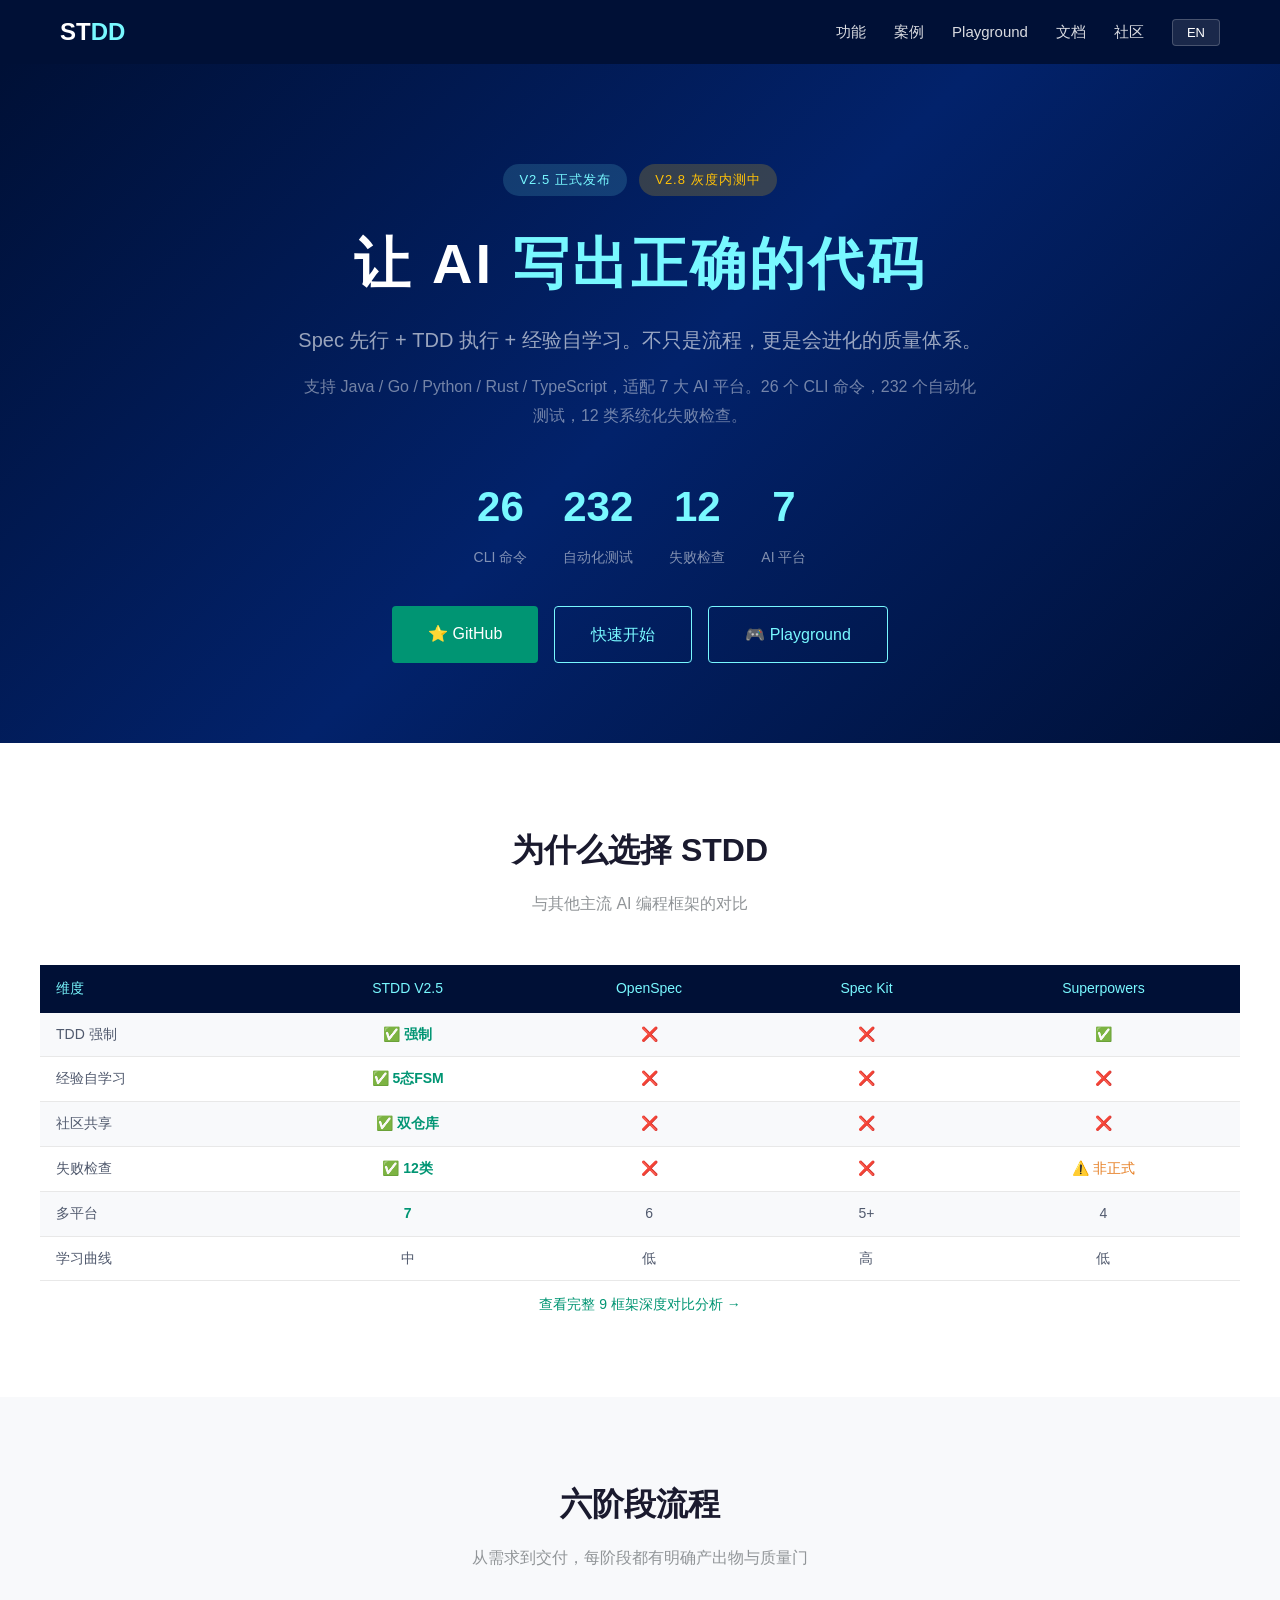
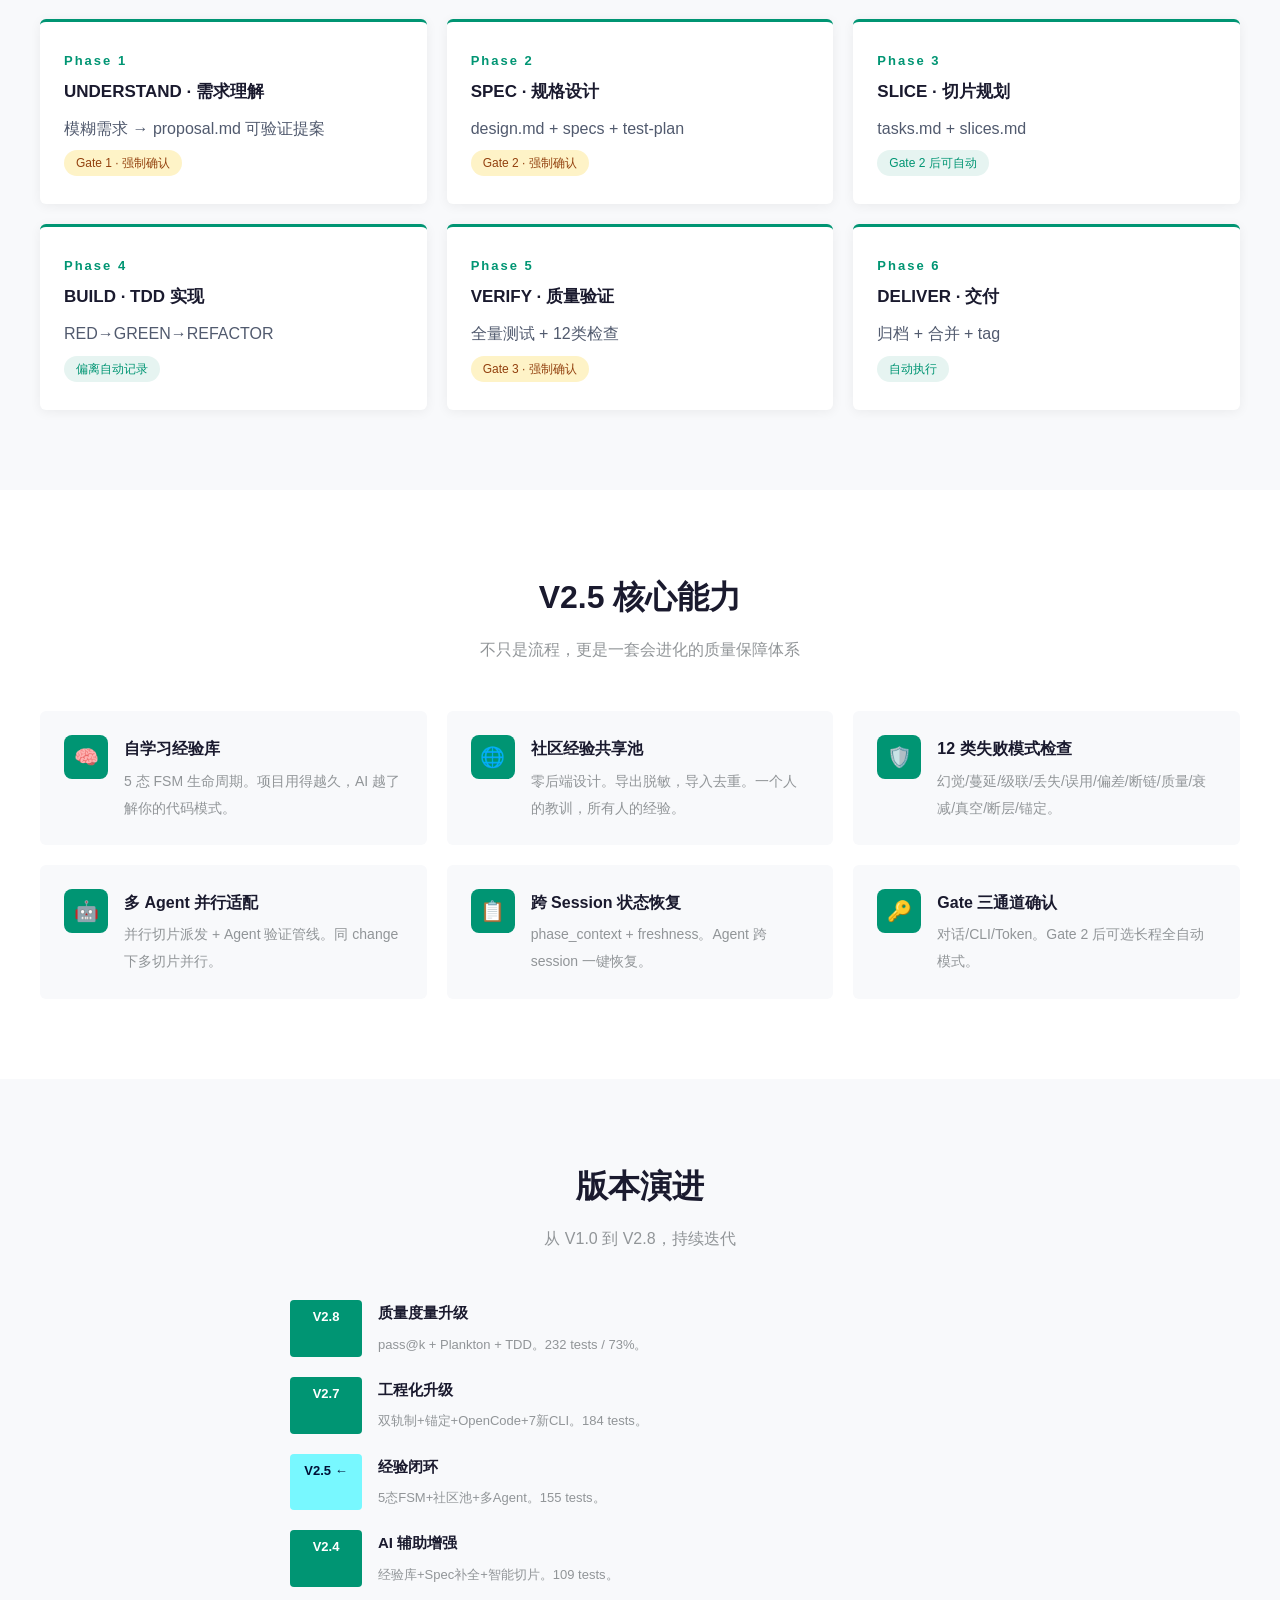
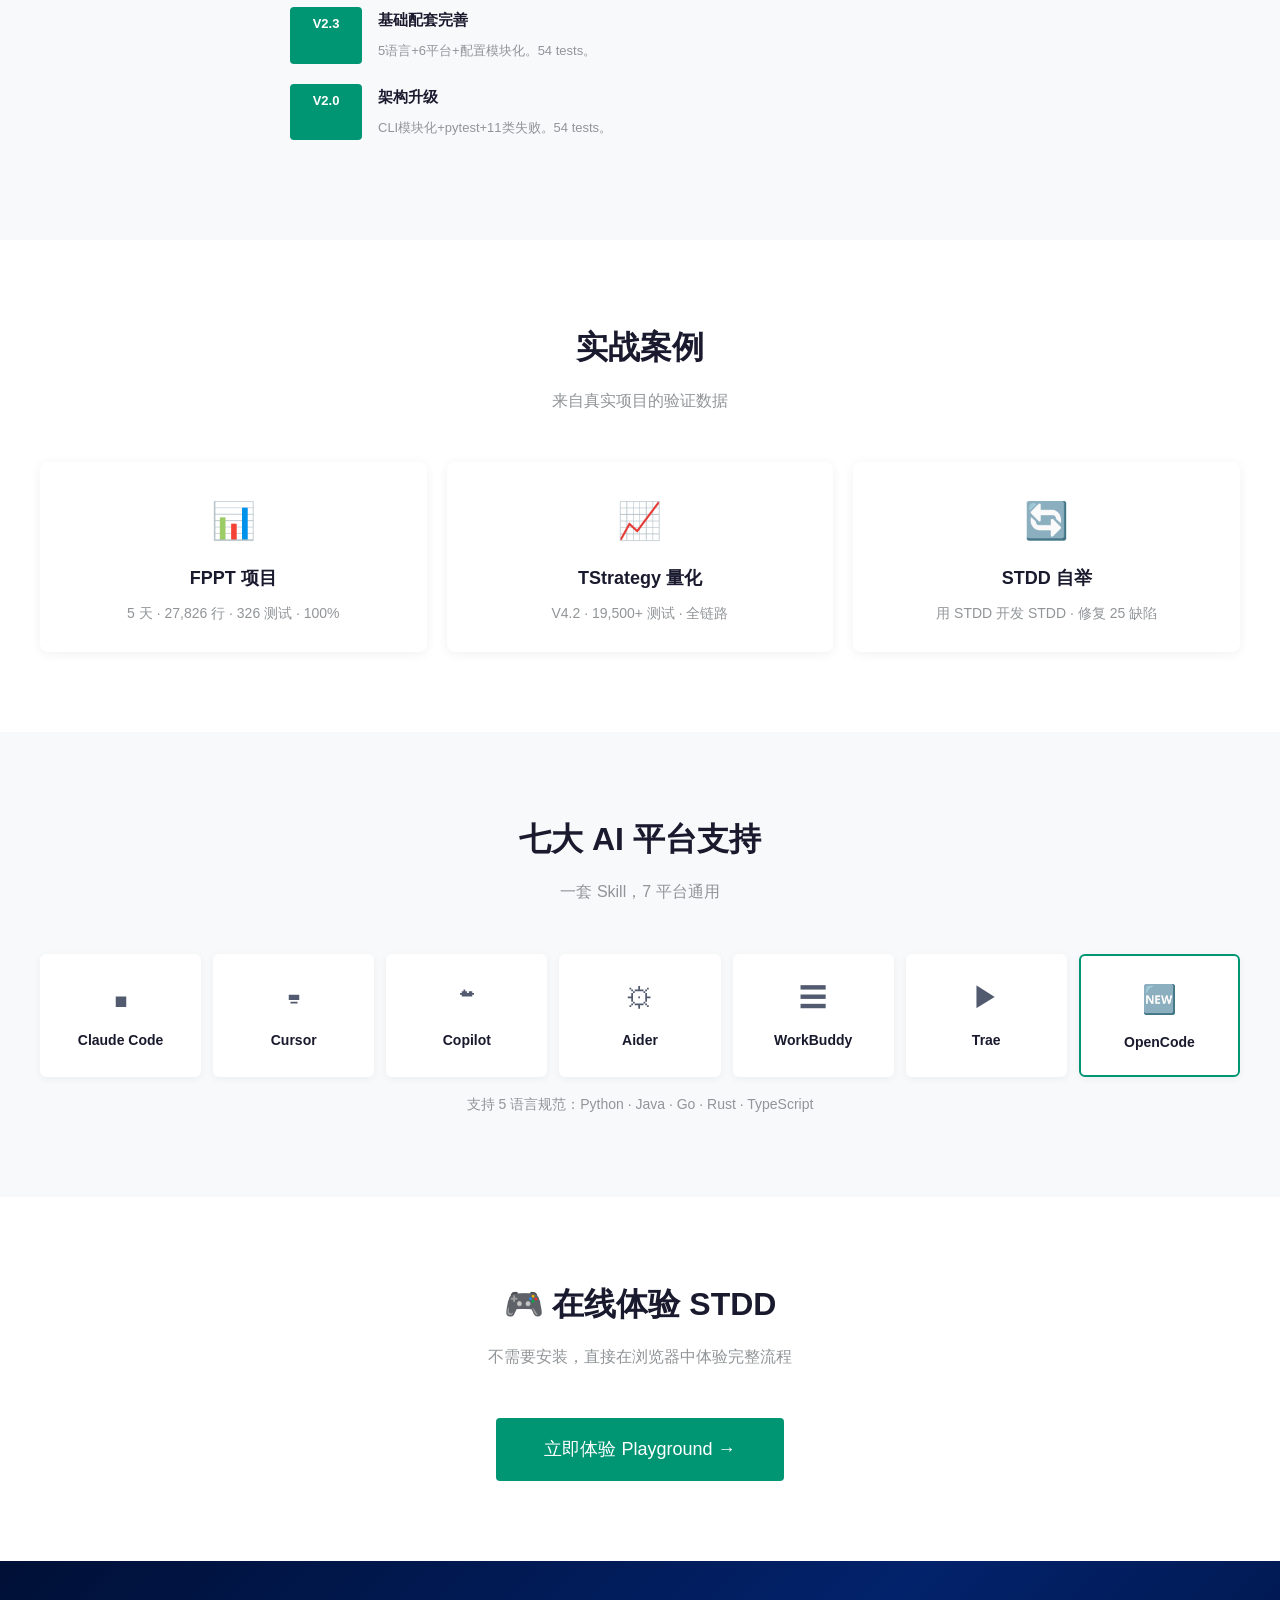
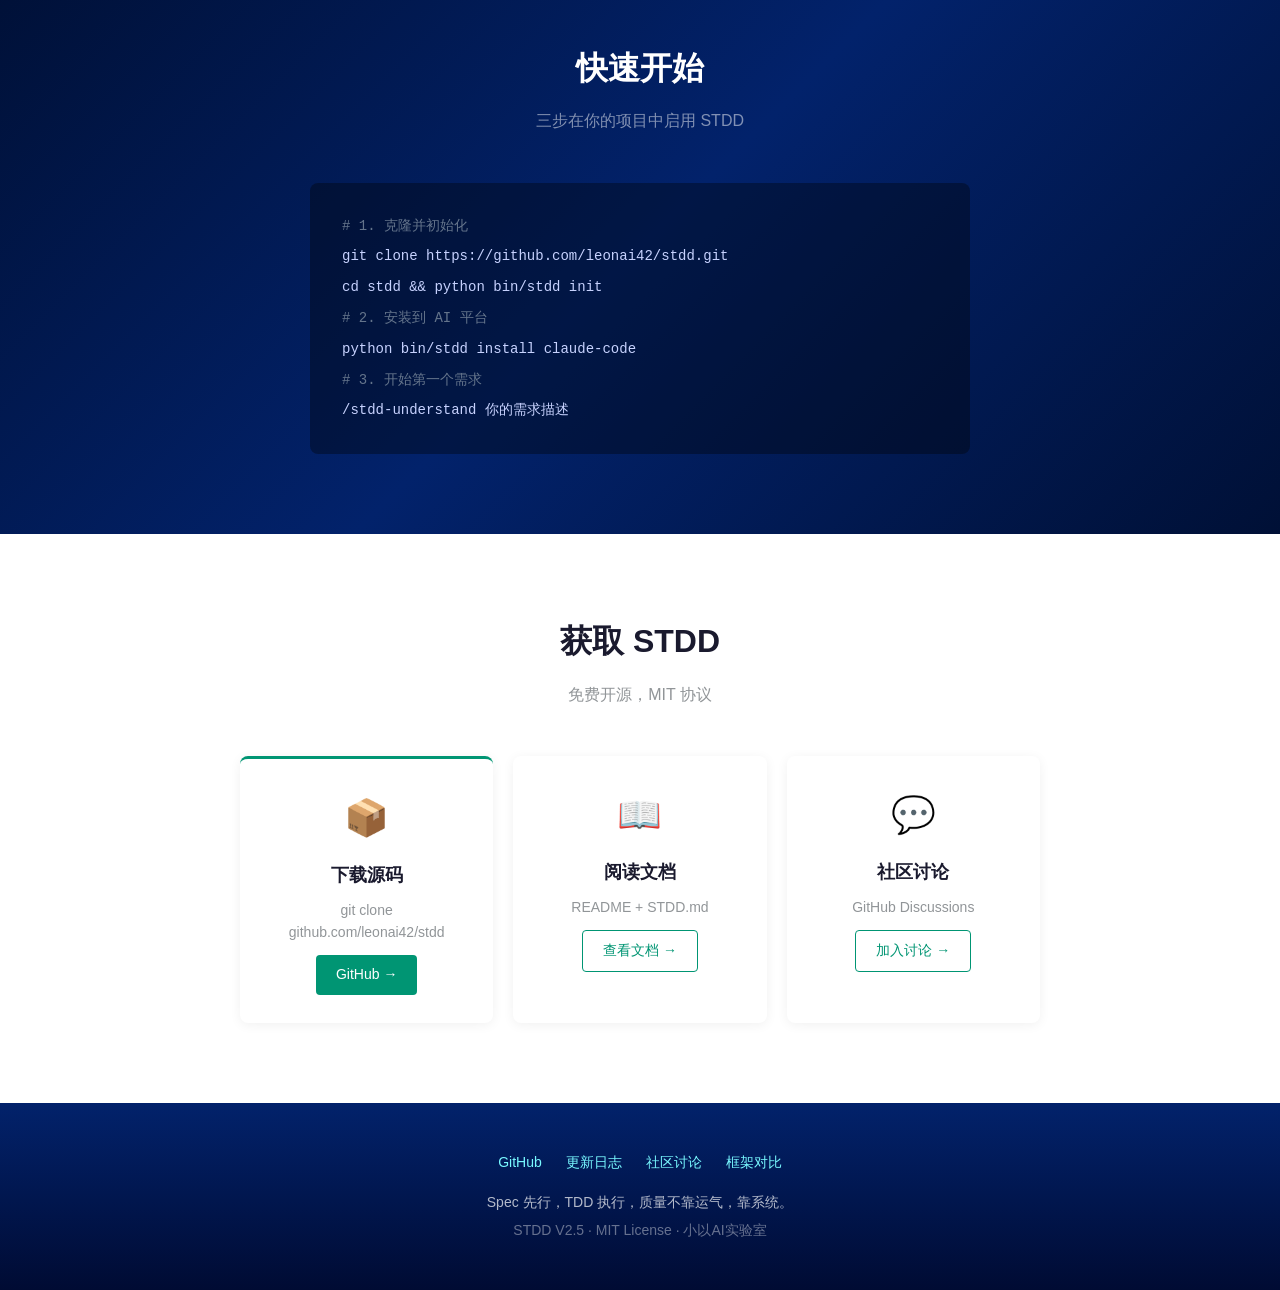
==== commit 97efe907: "feat: STDD 官网 V2.5 升级 — 响应式中英双语落地页 核心升级: - Hero: V2.5标识 + V2.8灰度标注 + 26/232/12/7数据 - 新增: 4框架竞品对比表 (S" ====
--- a/website/index.html
+++ b/website/index.html
@@ -2,805 +2,387 @@
 <html lang="zh-CN">
 <head>
     <meta charset="UTF-8">
-    <meta name="viewport" content="width=device-width, initial-scale=1.0, maximum-scale=1.0, user-scalable=no">
-    <meta name="renderer" content="webkit">
-    <meta name="applicable-device" content="pc">
-    <meta http-equiv="X-UA-Compatible" content="IE=edge">
-    <title>STDD V2.3 — Spec+Test Driven Development | 道以科技</title>
-    <meta name="keywords" content="STDD,Spec+Test,AI编程,TDD,研发流程,规范驱动,测试驱动,多语言,多平台">
-    <meta name="description" content="STDD V2.3（Spec+Test Driven Development）是一套AI辅助的研发流程系统，通过6个有序阶段+3道强制确认门，将模糊需求转化为高质量交付。支持Java/Go/Python/Rust/TypeScript，适配Claude Code/Cursor/Copilot/Aider/WorkBuddy/Trae六大AI平台。">
+    <meta name="viewport" content="width=device-width, initial-scale=1.0">
+    <title>STDD V2.5 — AI 编程质量保障系统 | Spec+Test 双驱动</title>
+    <meta name="description" content="STDD 是开源的 AI 辅助研发流程系统，26 个 CLI 命令、12 类失败模式检查、5 态经验自学习、7 大 AI 平台支持。比 OpenSpec 更严谨，比 Spec Kit 更轻量。">
+    <meta name="keywords" content="STDD,Spec+Test,AI编程,TDD,研发流程,规范驱动,测试驱动,经验库,AI质量">
     <style>
-        *, *::before, *::after { margin: 0; padding: 0; box-sizing: border-box; }
-        ul, ol { list-style: none; }
-        a { text-decoration: none; color: inherit; }
-        img { -webkit-user-drag: none; image-rendering: smooth; }
-
-        html, body {
-            width: 100%;
-            font-family: 'Noto Sans SC', 'PingFang SC', 'Hiragino Sans GB', 'Microsoft YaHei', Arial, sans-serif;
-            color: #515a6e;
-            background: #fff;
-            font-size: 16px;
-            line-height: 1.7;
+        *,*::before,*::after{margin:0;padding:0;box-sizing:border-box}
+        ul,ol{list-style:none}a{text-decoration:none;color:inherit}
+        html,body{width:100%;font-family:'Noto Sans SC','PingFang SC','Microsoft YaHei',Arial,sans-serif;color:#515a6e;background:#fff;font-size:16px;line-height:1.7;scroll-behavior:smooth}
+        .section{width:100%;display:flex;justify-content:center;padding:80px 20px}
+        .section-inner{max-width:1200px;width:100%}
+        .section h2{font-size:32px;font-weight:700;color:#1a1a2e;text-align:center;margin-bottom:12px}
+        .section .subtitle{text-align:center;color:#919598;font-size:16px;margin-bottom:48px}
+        .bg-gray{background:#f8f9fb}
+        .bg-dark{background:linear-gradient(135deg,#001036 0%,#02226b 50%,#001036 100%);color:#fff}
+
+        .nav{position:fixed;top:0;z-index:999;width:100%;background:rgba(0,16,54,1);height:64px;display:flex;justify-content:center}
+        .nav-inner{max-width:1200px;width:100%;display:flex;justify-content:space-between;align-items:center;padding:0 20px}
+        .nav-logo{font-size:24px;font-weight:700;color:#fff}
+        .nav-logo span{color:#78f8ff}
+        .nav-links{display:flex;gap:28px;align-items:center}
+        .nav-links a{font-size:15px;color:rgba(255,255,255,0.85);transition:color .2s}
+        .nav-links a:hover{color:#78f8ff}
+        .nav-lang{cursor:pointer;background:rgba(255,255,255,0.1);border:1px solid rgba(255,255,255,0.2);color:#fff;padding:5px 14px;border-radius:4px;font-size:13px}
+        .content-wrap{margin-top:64px}
+
+        .hero{padding:100px 20px 80px;text-align:center}
+        .hero .ribbon{display:inline-block;padding:5px 16px;border-radius:20px;font-size:13px;letter-spacing:1px;margin:0 4px 20px}
+        .ribbon-st{background:rgba(120,248,255,0.15);color:#78f8ff}
+        .ribbon-bt{background:rgba(255,193,7,0.2);color:#ffc107}
+        .hero h1{font-size:56px;font-weight:700;letter-spacing:3px}
+        .hero h1 span{color:#78f8ff}
+        .hero .sub{font-size:20px;color:rgba(255,255,255,0.6);margin-top:12px}
+        .hero .desc{font-size:16px;color:rgba(255,255,255,0.45);max-width:680px;margin:16px auto 0;line-height:1.8}
+        .hero-stats{display:flex;gap:36px;justify-content:center;margin-top:40px;flex-wrap:wrap}
+        .hero-stat{text-align:center}
+        .hero-stat .val{font-size:42px;font-weight:700;color:#78f8ff}
+        .hero-stat .lbl{font-size:14px;color:rgba(255,255,255,0.5);margin-top:4px}
+        .hero-btns{margin-top:36px;display:flex;gap:16px;justify-content:center;flex-wrap:wrap}
+        .btn{display:inline-block;padding:14px 36px;border-radius:4px;font-size:16px;font-weight:500;cursor:pointer;transition:all .2s;text-align:center}
+        .btn-p{background:#009573;color:#fff;border:none}
+        .btn-p:hover{background:#00b388}
+        .btn-o{background:transparent;color:#78f8ff;border:1.5px solid #78f8ff}
+        .btn-o:hover{background:rgba(120,248,255,0.08)}
+        .btn-sm{padding:8px 20px;font-size:14px}
+
+        .phase-grid{display:grid;grid-template-columns:repeat(3,1fr);gap:20px}
+        .phase-card{background:#fff;border-radius:6px;padding:28px 24px;box-shadow:0 2px 12px rgba(0,0,0,0.06);border-top:3px solid #009573;transition:box-shadow .2s}
+        .phase-card:hover{box-shadow:0 4px 20px rgba(0,0,0,0.10)}
+        .phase-card .num{font-size:13px;color:#009573;font-weight:600;letter-spacing:2px}
+        .phase-card h3{font-size:17px;color:#1a1a2e;margin:6px 0 8px}
+        .phase-card .gate{display:inline-block;padding:3px 12px;border-radius:20px;font-size:12px;margin-top:8px}
+        .gate-f{background:#fef3c7;color:#92400e}
+        .gate-a{background:#e6f4f1;color:#009573}
+
+        .feat-grid{display:grid;grid-template-columns:repeat(3,1fr);gap:20px}
+        .feat-item{display:flex;gap:16px;background:#f8f9fb;padding:24px;border-radius:6px;align-items:flex-start}
+        .feat-item:hover{background:#e6f4f1}
+        .fi{width:44px;height:44px;flex-shrink:0;background:#009573;border-radius:8px;display:flex;align-items:center;justify-content:center;color:#fff;font-size:20px}
+        .ft strong{display:block;color:#1a1a2e;margin-bottom:4px;font-size:16px}
+        .ft span{color:#919598;font-size:14px}
+
+        .cmp-wrap{overflow-x:auto}
+        .cmp-table{width:100%;border-collapse:collapse;font-size:14px}
+        .cmp-table th{background:#001036;color:#78f8ff;padding:12px 16px;text-align:center;font-weight:500}
+        .cmp-table th:first-child{text-align:left}
+        .cmp-table td{padding:10px 16px;border-bottom:1px solid #e8e8e8;text-align:center}
+        .cmp-table td:first-child{text-align:left;font-weight:500}
+        .cmp-table tr:nth-child(even) td{background:#f8f9fb}
+        .c-y{color:#009573;font-weight:600}.c-n{color:#ccc}.c-w{color:#e67e22}
+
+        .timeline{max-width:700px;margin:0 auto}
+        .tl-item{display:flex;gap:16px;margin-bottom:20px}
+        .tl-ver{min-width:72px;padding:6px 14px;background:#009573;color:#fff;border-radius:4px;text-align:center;font-weight:600;font-size:13px}
+        .tl-ver.cur{background:#78f8ff;color:#001036}
+        .tl-content strong{display:block;color:#1a1a2e;margin-bottom:4px;font-size:15px}
+        .tl-content span{color:#919598;font-size:13px}
+
+        .card-grid{display:grid;grid-template-columns:repeat(3,1fr);gap:20px}
+        .card{background:#fff;border-radius:8px;padding:28px 24px;box-shadow:0 2px 12px rgba(0,0,0,0.06);text-align:center;transition:transform .2s}
+        .card:hover{transform:translateY(-4px);box-shadow:0 6px 24px rgba(0,0,0,0.10)}
+        .card-icon{font-size:36px;margin-bottom:12px}
+        .card h4{font-size:18px;color:#1a1a2e;margin-bottom:8px}
+        .card p{font-size:14px;color:#919598;line-height:1.6}
+
+        .pf-grid{display:grid;grid-template-columns:repeat(7,1fr);gap:12px}
+        .pf-card{background:#fff;border-radius:6px;padding:20px 12px;text-align:center;box-shadow:0 2px 8px rgba(0,0,0,0.05);transition:transform .2s}
+        .pf-card:hover{transform:translateY(-3px)}
+        .pf-card.new{border:2px solid #009573}
+        .pf-icon{font-size:28px;margin-bottom:8px}
+        .pf-card h4{font-size:14px;color:#1a1a2e}
+
+        .code-block{max-width:660px;margin:0 auto;background:rgba(0,0,0,0.35);border-radius:8px;padding:28px 32px;font-family:'Courier New',monospace;font-size:14px;line-height:2.2;color:#c7d2fe;overflow-x:auto}
+        .cmt{color:#64748b}
+
+        .footer{background:linear-gradient(180deg,#02226b 0%,#000b33 100%);padding:48px 20px;text-align:center;color:rgba(255,255,255,0.7);font-size:14px}
+        .footer a{color:#78f8ff}
+        .flinks{display:flex;gap:24px;justify-content:center;margin-bottom:16px;flex-wrap:wrap}
+
+        @media(max-width:768px){
+            .hero h1{font-size:30px}.hero-stats{gap:16px}.hero-stat .val{font-size:26px}
+            .phase-grid,.feat-grid,.card-grid{grid-template-columns:1fr}
+            .pf-grid{grid-template-columns:repeat(3,1fr)}
+            .nav-links{gap:16px}.nav-links a{font-size:13px}
+            .section{padding:48px 12px}
         }
-
-        /* ===== Header ===== */
-        .nav-container {
-            width: 100%; text-align: center; display: flex; position: fixed; top: 0; z-index: 999;
-            justify-content: center; font-family: 'Source Han Sans CN', 'Noto Sans SC', 'PingFang SC', sans-serif;
-            background-color: rgba(0, 16, 54, 1); height: 72px;
-        }
-        .nav-wrapper {
-            width: 1320px; display: flex; justify-content: space-between; align-items: center; padding: 0 20px;
-        }
-        .nav-logo { font-size: 28px; font-weight: 700; color: #fff; letter-spacing: 2px; }
-        .nav-logo span { color: #78f8ff; }
-        .nav-links { display: flex; gap: 48px; }
-        .nav-links a { font-size: 18px; color: rgba(255,255,255,0.85); transition: color 0.2s; }
-        .nav-links a:hover { color: rgba(120, 248, 255, 1); }
-        .nav-links a.active { color: rgba(120, 248, 255, 1); }
-
-        .content-wrapper { margin-top: 72px; }
-
-        /* ===== Section Common ===== */
-        .section { width: 100%; min-width: 1200px; display: flex; justify-content: center; padding: 80px 0; }
-        .section-inner { width: 1320px; padding: 0 20px; }
-        .section h2 { font-size: 32px; font-weight: 600; color: #1a1a2e; text-align: center; margin-bottom: 12px; }
-        .section .subtitle { text-align: center; color: #919598; font-size: 16px; margin-bottom: 48px; }
-
-        /* ===== Hero ===== */
-        .hero {
-            width: 100%; min-width: 1200px; position: relative;
-            background: linear-gradient(135deg, #001036 0%, #02226b 50%, #001036 100%);
-            padding: 120px 0 100px; text-align: center; color: #fff;
-        }
-        .hero h1 { font-size: 56px; font-weight: 700; letter-spacing: 4px; }
-        .hero h1 span { color: #78f8ff; }
-        .hero .hero-sub { font-size: 22px; color: rgba(255,255,255,0.6); margin-top: 16px; letter-spacing: 2px; }
-        .hero .hero-desc { font-size: 16px; color: rgba(255,255,255,0.45); max-width: 740px; margin: 24px auto 0; line-height: 1.8; }
-        .hero .hero-btns { margin-top: 40px; display: flex; gap: 20px; justify-content: center; }
-        .hero .version-badge {
-            display: inline-block; padding: 6px 16px; border-radius: 20px;
-            background: rgba(120,248,255,0.15); color: #78f8ff; font-size: 14px;
-            margin-bottom: 16px; letter-spacing: 2px;
-        }
-        .btn { display: inline-block; padding: 14px 40px; border-radius: 4px; font-size: 18px; cursor: pointer; transition: all 0.2s; font-weight: 500; }
-        .btn-primary { background: #009573; color: #fff; border: none; }
-        .btn-primary:hover { background: #00b388; }
-        .btn-outline { background: transparent; color: #78f8ff; border: 1.5px solid #78f8ff; }
-        .btn-outline:hover { background: rgba(120,248,255,0.08); }
-
-        /* ===== Phase Grid ===== */
-        .phase-grid { display: grid; grid-template-columns: repeat(3, 1fr); gap: 24px; }
-        .phase-card {
-            background: #fff; border-radius: 6px; padding: 32px 28px;
-            box-shadow: 0 2px 12px rgba(0,0,0,0.06); transition: box-shadow 0.2s;
-            border-top: 3px solid #009573;
-        }
-        .phase-card:hover { box-shadow: 0 4px 20px rgba(0,0,0,0.10); }
-        .phase-card .num { font-size: 13px; color: #009573; font-weight: 600; letter-spacing: 2px; text-transform: uppercase; }
-        .phase-card h3 { font-size: 18px; color: #1a1a2e; margin: 8px 0 10px; }
-        .phase-card .produces { font-size: 13px; color: #919598; margin-bottom: 12px; }
-        .phase-card .gate {
-            display: inline-block; padding: 3px 12px; border-radius: 20px;
-            font-size: 12px; background: #e6f4f1; color: #009573;
-        }
-        .phase-card .gate.forced { background: #fef3c7; color: #92400e; }
-
-        /* ===== Features ===== */
-        .features-grid { display: grid; grid-template-columns: repeat(3, 1fr); gap: 20px; }
-        .feature-item { display: flex; gap: 16px; background: #f8f9fb; padding: 24px; border-radius: 6px; transition: background 0.2s; }
-        .feature-item:hover { background: #e6f4f1; }
-        .feature-item .f-icon { width: 40px; height: 40px; flex-shrink: 0; background: #009573; border-radius: 6px; display: flex; align-items: center; justify-content: center; color: #fff; font-size: 18px; }
-        .feature-item .f-text strong { display: block; color: #1a1a2e; margin-bottom: 4px; font-size: 16px; }
-        .feature-item .f-text span { color: #919598; font-size: 14px; }
-
-        /* ===== Tech Tags ===== */
-        .tech-tags { display: flex; flex-wrap: wrap; gap: 14px; justify-content: center; }
-        .tech-tags .tag {
-            padding: 8px 24px; border-radius: 4px; background: #e6f4f1;
-            color: #009573; font-size: 15px; font-weight: 500;
-        }
-
-        /* ===== Language Cards ===== */
-        .lang-grid { display: grid; grid-template-columns: repeat(5, 1fr); gap: 20px; }
-        .lang-card {
-            background: #fff; border-radius: 6px; padding: 28px 20px;
-            text-align: center; box-shadow: 0 2px 12px rgba(0,0,0,0.06);
-            transition: transform 0.2s, box-shadow 0.2s;
-        }
-        .lang-card:hover { transform: translateY(-4px); box-shadow: 0 6px 24px rgba(0,0,0,0.10); }
-        .lang-card .lang-icon { font-size: 36px; margin-bottom: 12px; }
-        .lang-card h4 { font-size: 18px; color: #1a1a2e; margin-bottom: 6px; }
-        .lang-card p { font-size: 13px; color: #919598; }
-
-        /* ===== Platform Cards ===== */
-        .platform-grid { display: grid; grid-template-columns: repeat(6, 1fr); gap: 16px; }
-        .platform-card {
-            background: #fff; border-radius: 6px; padding: 24px 16px;
-            text-align: center; box-shadow: 0 2px 12px rgba(0,0,0,0.06);
-            transition: transform 0.2s, box-shadow 0.2s;
-        }
-        .platform-card:hover { transform: translateY(-4px); box-shadow: 0 6px 24px rgba(0,0,0,0.10); }
-        .platform-card .pf-icon { font-size: 32px; margin-bottom: 10px; }
-        .platform-card h4 { font-size: 15px; color: #1a1a2e; margin-bottom: 4px; }
-        .platform-card p { font-size: 12px; color: #919598; }
-
-        /* ===== Case Study ===== */
-        .case-metrics { display: grid; grid-template-columns: repeat(4, 1fr); gap: 20px; margin-bottom: 36px; }
-        .case-metric {
-            background: linear-gradient(135deg, #001036 0%, #02226b 100%);
-            border-radius: 8px; padding: 28px 20px; text-align: center; color: #fff;
-        }
-        .case-metric .value { font-size: 36px; font-weight: 700; color: #78f8ff; }
-        .case-metric .label { font-size: 14px; color: rgba(255,255,255,0.6); margin-top: 8px; }
-        .case-table { width: 100%; border-collapse: collapse; font-size: 14px; margin-bottom: 16px; }
-        .case-table th { background: #001036; color: #78f8ff; padding: 12px 16px; text-align: left; font-weight: 500; }
-        .case-table td { padding: 10px 16px; border-bottom: 1px solid #e8e8e8; }
-        .case-table tr:nth-child(even) td { background: #f8f9fb; }
-
-        /* ===== Download Box ===== */
-        .download-box {
-            max-width: 480px; margin: 0 auto; background: #fff; border-radius: 8px;
-            padding: 44px; text-align: center; box-shadow: 0 4px 24px rgba(0,0,0,0.08);
-        }
-        .download-box .ver { font-size: 28px; font-weight: 700; color: #1a1a2e; }
-        .download-box .ver span { color: #009573; font-size: 16px; display: block; margin-top: 4px; }
-        .download-box .date { font-size: 14px; color: #919598; margin: 8px 0 24px; }
-        .download-box .btn { width: 100%; }
-
-        /* ===== Quick Start ===== */
-        .qs-bg { background: linear-gradient(135deg, #001036 0%, #02226b 100%); }
-        .qs-bg h2 { color: #fff; }
-        .qs-bg .subtitle { color: rgba(255,255,255,0.5); }
-        .code-block {
-            max-width: 700px; margin: 0 auto; background: rgba(0,0,0,0.35); border-radius: 8px;
-            padding: 32px 36px; font-family: 'Courier New', Courier, monospace; font-size: 14px; line-height: 2.2; color: #c7d2fe;
-        }
-        .code-block .comment { color: #64748b; }
-
-        /* ===== Version Timeline ===== */
-        .timeline { max-width: 800px; margin: 0 auto; }
-        .timeline-item { display: flex; gap: 20px; margin-bottom: 24px; }
-        .timeline-item .tl-ver {
-            min-width: 80px; padding: 6px 16px; background: #009573; color: #fff;
-            border-radius: 4px; text-align: center; font-weight: 600; font-size: 14px; height: fit-content;
-        }
-        .timeline-item .tl-content { padding-top: 4px; }
-        .timeline-item .tl-content strong { display: block; color: #1a1a2e; margin-bottom: 4px; font-size: 16px; }
-        .timeline-item .tl-content span { color: #919598; font-size: 14px; }
-
-        /* ===== Footer ===== */
-        .footer-container {
-            width: 100%; min-width: 1200px; display: flex; flex-direction: column; align-items: center;
-            height: 200px; background: linear-gradient(180deg, #02226b 0%, #000b33 100%);
-            font-family: 'Source Han Sans CN', 'Noto Sans SC', 'PingFang SC', sans-serif;
-        }
-        .footer-content { display: flex; flex-direction: column; align-items: center; justify-content: center; height: 100%; color: rgba(255,255,255,0.7); font-size: 14px; gap: 8px; }
-        .footer-content a { color: #78f8ff; }
-
-        /* ===== Section Nav ===== */
-        .section-nav {
-            display: flex; justify-content: center; gap: 32px; margin-bottom: 56px;
-            font-size: 15px; color: #919598;
-        }
-        .section-nav a { padding: 6px 0; border-bottom: 2px solid transparent; transition: all 0.2s; }
-        .section-nav a:hover { color: #009573; border-bottom-color: #009573; }
     </style>
     <script>
-    var _hmt = _hmt || [];
-    (function() {
-      var hm = document.createElement("script");
-      hm.src = "https://hm.baidu.com/hm.js?0ba7177c8ed66cb3ce480dd70af41855";
-      var s = document.getElementsByTagName("script")[0];
-      s.parentNode.insertBefore(hm, s);
-    })();
+    var _hmt=_hmt||[];(function(){var hm=document.createElement("script");hm.src="https://hm.baidu.com/hm.js?0ba7177c8ed66cb3ce480dd70af41855";var s=document.getElementsByTagName("script")[0];s.parentNode.insertBefore(hm,s)})();
+    var L='zh';
+    var D={zh:{nav_f:"功能",nav_c:"案例",nav_p:"Playground",nav_d:"文档",nav_com:"社区",
+        hero_t:'让 AI <span>写出正确的代码</span>',hero_s:"Spec 先行 + TDD 执行 + 经验自学习。不只是流程，更是会进化的质量体系。",hero_d:"支持 Java / Go / Python / Rust / TypeScript，适配 7 大 AI 平台。26 个 CLI 命令，232 个自动化测试，12 类系统化失败检查。",
+        s1:"CLI 命令",s2:"自动化测试",s3:"失败检查",s4:"AI 平台",
+        b1:"⭐ GitHub",b2:"快速开始",b3:"🎮 Playground",
+        t_why:"为什么选择 STDD",t_why2:"与其他主流 AI 编程框架的对比",
+        t_ph:"六阶段流程",t_ph2:"从需求到交付，每阶段都有明确产出物与质量门",
+        t_v25:"V2.5 核心能力",t_v252:"不只是流程，更是一套会进化的质量保障体系",
+        t_hist:"版本演进",t_hist2:"从 V1.0 到 V2.8，持续迭代",
+        t_case:"实战案例",t_case2:"来自真实项目的验证数据",
+        t_pf:"七大 AI 平台支持",t_pf2:"一套 Skill，7 平台通用。stdd install 一行命令",
+        t_pl:"🎮 在线体验 STDD",t_pl2:"不需要安装，直接在浏览器中体验完整流程。3 个真实案例场景。",
+        t_qs:"快速开始",t_qs2:"三步在你的项目中启用 STDD",
+        t_cta:"获取 STDD",t_cta2:"免费开源，MIT 协议",
+        badge_st:"V2.5 正式发布",badge_bt:"V2.8 灰度内测中",
+        footer_t:"Spec 先行，TDD 执行，质量不靠运气，靠系统。",
+        f1:"FPPT 项目",f1d:"5 天 · 27,826 行代码 · 326 测试用例 · 100% 通过率",
+        f2:"TStrategy 量化系统",f2d:"V4.2 稳定版 · 19,500+ 行测试 · 全链路回测→风控",
+        f3:"STDD 自举开发",f3d:"用 STDD 开发 STDD · 发现并修复 25 个流程缺陷",
+        ph1:"UNDERSTAND · 需求理解",ph1d:"模糊需求 → proposal.md 可验证提案",ph1g:"Gate 1 · 强制确认",
+        ph2:"SPEC · 规格设计",ph2d:"design.md + specs + test-plan",ph2g:"Gate 2 · 强制确认（最关键）",
+        ph3:"SLICE · 切片规划",ph3d:"tasks.md + slices.md · 智能切片",ph3g:"Gate 2 后可长程自动",
+        ph4:"BUILD · TDD 实现",ph4d:"RED→GREEN→REFACTOR · 经验加载",ph4g:"设计偏离自动记录",
+        ph5:"VERIFY · 质量验证",ph5d:"全量测试 + 12类失败检查",ph5g:"Gate 3 · 强制确认",
+        ph6:"DELIVER · 交付",ph6d:"归档 + 合并 specs + git tag",ph6g:"自动执行",
+        e1t:"自学习经验库",e1d:"5 态 FSM 生命周期。项目用得越久，AI 越了解你的代码模式。新成员第一天就能获得老员工的 AI 辅助。",
+        e2t:"社区经验共享池",e2d:"零后端设计 — GitHub+Gitee 双源下载。导出自动脱敏，导入自动去重。一个人的教训，所有人的经验。",
+        e3t:"12 类失败模式检查",e3d:"幻觉/范围蔓延/级联错误/上下文丢失/工具误用/运行时偏差/管线断链/质量偏差/指令衰减/覆盖真空/契约断层/锚定缺失。CLI+AI 双重覆盖。",
+        e4t:"多 Agent 并行适配",e4d:"并行切片自动派发 + Agent 验证管线。v2.5 支持多 Agent 平台，同 change 下多切片可并行执行。",
+        e5t:"跨 Session 状态恢复",e5d:"active_phase + phase_context + freshness 三重保障。Agent 跨 session 后一键恢复，不再每次从零开始。",
+        e6t:"Gate 三通道确认",e6d:"对话/CLI/Token 文件三种确认等效。Gate 2 后可选长程全自动，Phase 3-5 连续执行仅 Gate 3 等待。",
+        v28t:"质量度量升级",v28d:"pass@k + Plankton 自动修复 + TDD 强制。232 tests / 73%。",
+        v27t:"工程化升级",v27d:"双轨制+锚定+OpenCode+7新CLI。184 tests。",
+        v25t:"经验闭环 ← 当前",v25d:"5态FSM+社区池+多Agent。155 tests。",
+        v24t:"AI 辅助增强",v24d:"经验库+Spec补全+智能切片。109 tests。",
+        v23t:"基础配套完善",v23d:"5语言+6平台+配置模块化。54 tests。",
+        v20t:"架构升级",v20d:"CLI模块化+pytest+11类失败。54 tests。",
+        dl1:"下载源码",dl1d:"git clone github.com/leonai42/stdd",dl1b:"GitHub →",
+        dl2:"阅读文档",dl2d:"README + STDD.md 完整使用指南",dl2b:"查看文档 →",
+        dl3:"社区讨论",dl3d:"GitHub Discussions · 提问 · 反馈",dl3b:"加入讨论 →"
+    },
+    en:{nav_f:"Features",nav_c:"Cases",nav_p:"Playground",nav_d:"Docs",nav_com:"Community",
+        hero_t:'Make AI <span>Write Correct Code</span>',hero_s:"Spec-First + TDD + Self-Learning. An evolving quality system.",hero_d:"Supports Java/Go/Python/Rust/TypeScript. 7 AI platforms. 26 CLI commands, 232 tests, 12 failure checks.",
+        s1:"CLI Cmds",s2:"Tests",s3:"Checks",s4:"Platforms",
+        b1:"⭐ GitHub",b2:"Quick Start",b3:"🎮 Playground",
+        t_why:"Why STDD",t_why2:"Compared with other AI coding frameworks",
+        t_ph:"Six-Phase Flow",t_ph2:"Clear outputs and quality gates at every phase",
+        t_v25:"V2.5 Core Capabilities",t_v252:"An evolving quality assurance system",
+        t_hist:"Version History",t_hist2:"Continuous iteration from V1.0 to V2.8",
+        t_case:"Case Studies",t_case2:"Verified data from real projects",
+        t_pf:"7 AI Platforms",t_pf2:"One skill set, 7 platforms. stdd install in one line",
+        t_pl:"Try STDD Online",t_pl2:"No installation needed. 3 real-world scenarios in your browser.",
+        t_qs:"Quick Start",t_qs2:"Enable STDD in 3 steps",
+        t_cta:"Get STDD",t_cta2:"Free, Open Source, MIT License",
+        badge_st:"V2.5 Stable",badge_bt:"V2.8 Beta",
+        footer_t:"Spec first, TDD execution. Quality by system, not by luck.",
+        f1:"FPPT Project",f1d:"5 days · 27,826 LOC · 326 tests · 100% pass rate",
+        f2:"TStrategy Quant",f2d:"V4.2 · 19,500+ test LOC · Full pipeline",
+        f3:"STDD Dogfooding",f3d:"Built STDD with STDD · Found & fixed 25 process flaws",
+        ph1:"UNDERSTAND",ph1d:"Vague requirements → proposal.md",ph1g:"Gate 1 · Mandatory",
+        ph2:"SPEC · Design",ph2d:"design.md + specs + test-plan",ph2g:"Gate 2 · Mandatory",
+        ph3:"SLICE · Plan",ph3d:"tasks.md + slices.md",ph3g:"Auto after Gate 2",
+        ph4:"BUILD · TDD",ph4d:"RED→GREEN→REFACTOR",ph4g:"Deviations auto-recorded",
+        ph5:"VERIFY · QA",ph5d:"Tests + 12 failure checks",ph5g:"Gate 3 · Mandatory",
+        ph6:"DELIVER",ph6d:"Archive + merge + tag",ph6g:"Auto",
+        e1t:"Self-Learning Experience",e1d:"5-state FSM lifecycle. The more you use STDD, the smarter it gets about your code patterns.",
+        e2t:"Community Experience Pool",e2d:"Zero-backend dual-source download. Export auto-sanitized, import auto-deduped. One person's lesson, everyone's experience.",
+        e3t:"12 Failure Mode Checks",e3d:"Hallucination/Scope creep/Cascading/Context loss/Tool misuse/Runtime deviation/Pipeline break/Quality/Instruction decay/Coverage vacuum/Contract gap/Anchor missing.",
+        e4t:"Multi-Agent Parallel",e4d:"Parallel slice dispatch + Agent verification pipeline. Multiple slices in one change can execute concurrently.",
+        e5t:"Session Resume",e5d:"active_phase + phase_context + freshness. Agents recover in one step across sessions.",
+        e6t:"3-Channel Gate Confirm",e6d:"Dialog/CLI/Token file. After Gate 2, full-auto long-range mode available.",
+        v28t:"Quality Metrics",v28d:"pass@k + Plankton auto-fix. 232 tests / 73%.",
+        v27t:"Engineering",v27d:"Dual-track+Anchoring+OpenCode. 184 tests.",
+        v25t:"Experience Loop",v25d:"5-FSM+Community+Multi-Agent. 155 tests.",
+        v24t:"AI Enhancement",v24d:"Experience Lib+Spec Complete+Slice. 109 tests.",
+        v23t:"Foundation",v23d:"5 Lang+6 Platforms+Config. 54 tests.",
+        v20t:"Architecture",v20d:"CLI modular+pytest+11 checks. 54 tests.",
+        dl1:"Download",dl1d:"git clone github.com/leonai42/stdd",dl1b:"GitHub →",
+        dl2:"Documentation",dl2d:"README + STDD.md full guide",dl2b:"Read Docs →",
+        dl3:"Community",dl3d:"GitHub Discussions · Q&A",dl3b:"Join →"
+    }};
+    function T(){L=L==='zh'?'en':'zh';document.querySelectorAll('[data-t]').forEach(function(e){var k=e.dataset.t;if(D[L][k]){if(k.startsWith('hero_t')){e.innerHTML=D[L][k]}else{e.textContent=D[L][k]}}});document.querySelector('.nav-lang').textContent=L==='zh'?'EN':'中文';}
     </script>
 </head>
 <body>
 
-<!-- Header -->
-<header class="nav-container">
-    <div class="nav-wrapper">
-        <a href="/" class="nav-logo">道以<span>科技</span></a>
-        <ul class="nav-links">
-            <li><a href="https://www.hzddyy.com/home">首页</a></li>
-            <li><a href="https://www.hzddyy.com/products">产品与服务</a></li>
-            <li><a href="/stdd/" class="active" onclick="_hmt.push(['_trackEvent','nav','click','stdd']);">STDD</a></li>
-            <li><a href="playground/index.html" onclick="_hmt.push(['_trackEvent','nav','click','playground']);">Playground</a></li>
-            <li><a href="https://www.hzddyy.com/aboutUs">关于我们</a></li>
-        </ul>
-    </div>
-</header>
-
-<div class="content-wrapper">
+<nav class="nav">
+    <div class="nav-inner">
+        <a href="/" class="nav-logo">ST<span>DD</span></a>
+        <div class="nav-links">
+            <a href="#phases" data-t="nav_f">功能</a>
+            <a href="#cases" data-t="nav_c">案例</a>
+            <a href="playground/index.html" data-t="nav_p">Playground</a>
+            <a href="https://github.com/leonai42/stdd" data-t="nav_d">文档</a>
+            <a href="https://github.com/leonai42/stdd/discussions" data-t="nav_com">社区</a>
+            <button class="nav-lang" onclick="T()">EN</button>
+        </div>
+    </div>
+</nav>
+
+<div class="content-wrap">
 
 <!-- Hero -->
-<section class="hero">
-    <div class="version-badge">V2.3 正式发布</div>
-    <h1>ST<span>DD</span></h1>
-    <p class="hero-sub">为高质量AI编程而生 · Spec + Test Driven Development</p>
-    <p class="hero-desc">
-        AI 编程不只是"写代码"，而是"写出正确的代码"——当全球共识遇见工程实践。<br>
-        6 个有序阶段 + 3 道强制确认门 + 11 类失败模式检查 + 双向可追溯。<br>
-        支持 Java / Go / Python / Rust / TypeScript，适配 6 大 AI 编程平台。
-    </p>
+<section class="hero bg-dark">
+    <span class="ribbon ribbon-st" data-t="badge_st">V2.5 正式发布</span>
+    <span class="ribbon ribbon-bt" data-t="badge_bt">V2.8 灰度内测中</span>
+    <h1 data-t="hero_t">让 AI <span>写出正确的代码</span></h1>
+    <p class="sub" data-t="hero_s">Spec 先行 + TDD 执行 + 经验自学习。不只是流程，更是会进化的质量体系。</p>
+    <p class="desc" data-t="hero_d">支持 Java / Go / Python / Rust / TypeScript，适配 7 大 AI 平台。26 个 CLI 命令，232 个自动化测试，12 类系统化失败检查。</p>
+    <div class="hero-stats">
+        <div class="hero-stat"><div class="val">26</div><div class="lbl" data-t="s1">CLI 命令</div></div>
+        <div class="hero-stat"><div class="val">232</div><div class="lbl" data-t="s2">自动化测试</div></div>
+        <div class="hero-stat"><div class="val">12</div><div class="lbl" data-t="s3">失败检查</div></div>
+        <div class="hero-stat"><div class="val">7</div><div class="lbl" data-t="s4">AI 平台</div></div>
+    </div>
     <div class="hero-btns">
-        <a href="/download/stdd-master.zip" class="btn btn-primary" onclick="_hmt.push(['_trackEvent','download','click','hero-download']);">下载 V2.3</a>
-        <a href="https://github.com/leonai42/stdd" class="btn btn-outline" onclick="_hmt.push(['_trackEvent','external','click','github-repo']);">GitHub 仓库</a>
-        <a href="#phases" class="btn btn-outline" style="margin-left:0;">了解流程</a>
-    </div>
-</section>
-
-<!-- 版本演进 -->
-<section class="section" style="background:#f8f9fb;">
-    <div class="section-inner">
-        <h2>版本演进</h2>
-        <p class="subtitle">从 V1.0 到 V2.3，每一次迭代都源于真实项目的反馈</p>
+        <a href="https://github.com/leonai42/stdd" class="btn btn-p" data-t="b1">⭐ GitHub</a>
+        <a href="#quickstart" class="btn btn-o" data-t="b2">快速开始</a>
+        <a href="playground/index.html" class="btn btn-o" data-t="b3">🎮 Playground</a>
+    </div>
+</section>
+
+<!-- Comparison -->
+<section class="section" id="why">
+    <div class="section-inner">
+        <h2 data-t="t_why">为什么选择 STDD</h2>
+        <p class="subtitle" data-t="t_why2">与其他主流 AI 编程框架的对比</p>
+        <div class="cmp-wrap">
+            <table class="cmp-table">
+                <tr><th>维度</th><th>STDD V2.5</th><th>OpenSpec</th><th>Spec Kit</th><th>Superpowers</th></tr>
+                <tr><td>TDD 强制</td><td class="c-y">✅ 强制</td><td class="c-n">❌</td><td class="c-n">❌</td><td class="c-y">✅</td></tr>
+                <tr><td>经验自学习</td><td class="c-y">✅ 5态FSM</td><td class="c-n">❌</td><td class="c-n">❌</td><td class="c-n">❌</td></tr>
+                <tr><td>社区共享</td><td class="c-y">✅ 双仓库</td><td class="c-n">❌</td><td class="c-n">❌</td><td class="c-n">❌</td></tr>
+                <tr><td>失败检查</td><td class="c-y">✅ 12类</td><td class="c-n">❌</td><td class="c-n">❌</td><td class="c-w">⚠️ 非正式</td></tr>
+                <tr><td>多平台</td><td class="c-y">7</td><td>6</td><td>5+</td><td>4</td></tr>
+                <tr><td>学习曲线</td><td>中</td><td>低</td><td>高</td><td>低</td></tr>
+            </table>
+        </div>
+        <p style="text-align:center;margin-top:12px;font-size:14px;color:#919598;">
+            <a href="https://github.com/leonai42/stdd/blob/master/AI_CODING_METHODOLOGY_COMPARISON.md" style="color:#009573;">查看完整 9 框架深度对比分析 →</a>
+        </p>
+    </div>
+</section>
+
+<!-- Six Phases -->
+<section class="section bg-gray" id="phases">
+    <div class="section-inner">
+        <h2 data-t="t_ph">六阶段流程</h2>
+        <p class="subtitle" data-t="t_ph2">从需求到交付，每阶段都有明确产出物与质量门</p>
+        <div class="phase-grid">
+            <div class="phase-card"><div class="num">Phase 1</div><h3 data-t="ph1">UNDERSTAND · 需求理解</h3><p data-t="ph1d">模糊需求 → proposal.md 可验证提案</p><span class="gate gate-f" data-t="ph1g">Gate 1 · 强制确认</span></div>
+            <div class="phase-card"><div class="num">Phase 2</div><h3 data-t="ph2">SPEC · 规格设计</h3><p data-t="ph2d">design.md + specs + test-plan</p><span class="gate gate-f" data-t="ph2g">Gate 2 · 强制确认</span></div>
+            <div class="phase-card"><div class="num">Phase 3</div><h3 data-t="ph3">SLICE · 切片规划</h3><p data-t="ph3d">tasks.md + slices.md</p><span class="gate gate-a" data-t="ph3g">Gate 2 后可自动</span></div>
+            <div class="phase-card"><div class="num">Phase 4</div><h3 data-t="ph4">BUILD · TDD 实现</h3><p data-t="ph4d">RED→GREEN→REFACTOR</p><span class="gate gate-a" data-t="ph4g">偏离自动记录</span></div>
+            <div class="phase-card"><div class="num">Phase 5</div><h3 data-t="ph5">VERIFY · 质量验证</h3><p data-t="ph5d">全量测试 + 12类检查</p><span class="gate gate-f" data-t="ph5g">Gate 3 · 强制确认</span></div>
+            <div class="phase-card"><div class="num">Phase 6</div><h3 data-t="ph6">DELIVER · 交付</h3><p data-t="ph6d">归档 + 合并 + tag</p><span class="gate gate-a" data-t="ph6g">自动执行</span></div>
+        </div>
+    </div>
+</section>
+
+<!-- V2.5 Capabilities -->
+<section class="section" id="features">
+    <div class="section-inner">
+        <h2 data-t="t_v25">V2.5 核心能力</h2>
+        <p class="subtitle" data-t="t_v252">不只是流程，更是一套会进化的质量保障体系</p>
+        <div class="feat-grid">
+            <div class="feat-item"><div class="fi">🧠</div><div class="ft"><strong data-t="e1t">自学习经验库</strong><span data-t="e1d">5 态 FSM 生命周期。项目用得越久，AI 越了解你的代码模式。</span></div></div>
+            <div class="feat-item"><div class="fi">🌐</div><div class="ft"><strong data-t="e2t">社区经验共享池</strong><span data-t="e2d">零后端设计。导出脱敏，导入去重。一个人的教训，所有人的经验。</span></div></div>
+            <div class="feat-item"><div class="fi">🛡️</div><div class="ft"><strong data-t="e3t">12 类失败模式检查</strong><span data-t="e3d">幻觉/蔓延/级联/丢失/误用/偏差/断链/质量/衰减/真空/断层/锚定。</span></div></div>
+            <div class="feat-item"><div class="fi">🤖</div><div class="ft"><strong data-t="e4t">多 Agent 并行适配</strong><span data-t="e4d">并行切片派发 + Agent 验证管线。同 change 下多切片并行。</span></div></div>
+            <div class="feat-item"><div class="fi">📋</div><div class="ft"><strong data-t="e5t">跨 Session 状态恢复</strong><span data-t="e5d">phase_context + freshness。Agent 跨 session 一键恢复。</span></div></div>
+            <div class="feat-item"><div class="fi">🔑</div><div class="ft"><strong data-t="e6t">Gate 三通道确认</strong><span data-t="e6d">对话/CLI/Token。Gate 2 后可选长程全自动模式。</span></div></div>
+        </div>
+    </div>
+</section>
+
+<!-- Timeline -->
+<section class="section bg-gray" id="timeline">
+    <div class="section-inner">
+        <h2 data-t="t_hist">版本演进</h2>
+        <p class="subtitle" data-t="t_hist2">从 V1.0 到 V2.8，持续迭代</p>
         <div class="timeline">
-            <div class="timeline-item">
-                <div class="tl-ver">V2.3</div>
-                <div class="tl-content">
-                    <strong>基础配套完善</strong>
-                    <span>多语言规范（Java/Go/Rust/TypeScript）+ 平台扩展至 6 个 + 配置模块化补完 + Skill 标准化</span>
-                </div>
-            </div>
-            <div class="timeline-item">
-                <div class="tl-ver">V2.2</div>
-                <div class="tl-content">
-                    <strong>流程体验优化</strong>
-                    <span>Gate 交互信息完善 + 长程模式可靠性提升</span>
-                </div>
-            </div>
-            <div class="timeline-item">
-                <div class="tl-ver">V2.1</div>
-                <div class="tl-content">
-                    <strong>方法论增强</strong>
-                    <span>全面修复 80 项评审问题 + 内置 Review 能力 + 质量体系强化</span>
-                </div>
-            </div>
-            <div class="timeline-item">
-                <div class="tl-ver">V2.0</div>
-                <div class="tl-content">
-                    <strong>架构升级</strong>
-                    <span>CLI 模块化拆分 + 11 个命令 + pytest 测试框架 + 配置拆分 + Skill 系统重构 + 文档生态</span>
-                </div>
-            </div>
-            <div class="timeline-item">
-                <div class="tl-ver">V1.x</div>
-                <div class="tl-content">
-                    <strong>基础建设</strong>
-                    <span>6 阶段流程 → 长程模式 → 11 类失败模式 → E2E 测试 → 覆盖率诊断</span>
-                </div>
-            </div>
-        </div>
-    </div>
-</section>
-
-<!-- 六阶段流程 -->
-<section class="section" id="phases">
-    <div class="section-inner">
-        <h2>六阶段流程</h2>
-        <p class="subtitle">从需求到交付，每阶段都有明确产出物与质量门</p>
-        <div class="phase-grid">
-            <div class="phase-card">
-                <div class="num">Phase 1</div>
-                <h3>UNDERSTAND · 需求理解</h3>
-                <p class="produces">产出：proposal.md · 模糊需求 → 可验证提案</p>
-                <span class="gate forced">Gate 1 · 强制确认</span>
-            </div>
-            <div class="phase-card">
-                <div class="num">Phase 2</div>
-                <h3>SPEC · 规格设计</h3>
-                <p class="produces">产出：design.md + specs/*.md + test-plan.md</p>
-                <span class="gate forced">Gate 2 · 强制确认（最关键）</span>
-            </div>
-            <div class="phase-card">
-                <div class="num">Phase 3</div>
-                <h3>SLICE · 切片规划</h3>
-                <p class="produces">产出：tasks.md + slices.md · 垂直切片 + 拓扑排序</p>
-                <span class="gate">Gate 2 后可长程自动</span>
-            </div>
-            <div class="phase-card">
-                <div class="num">Phase 4</div>
-                <h3>BUILD · TDD 实现</h3>
-                <p class="produces">RED → GREEN → REFACTOR 循环，逐切片推进</p>
-                <span class="gate">设计偏离自动记录</span>
-            </div>
-            <div class="phase-card">
-                <div class="num">Phase 5</div>
-                <h3>VERIFY · 质量验证</h3>
-                <p class="produces">全量测试 + 覆盖率 + E2E + 11 类故障检查 + Lint</p>
-                <span class="gate forced">Gate 3 · 强制确认</span>
-            </div>
-            <div class="phase-card">
-                <div class="num">Phase 6</div>
-                <h3>DELIVER · 交付</h3>
-                <p class="produces">归档至 archive/ + 合并 specs + git tag</p>
-                <span class="gate">自动执行</span>
-            </div>
-        </div>
-    </div>
-</section>
-
-<!-- V2.3 新增亮点 -->
-<section class="section" style="background:#f8f9fb;">
-    <div class="section-inner">
-        <h2>V2.3 新增亮点</h2>
-        <p class="subtitle">基础配套全面完善，覆盖更多语言与平台</p>
-        <div class="features-grid">
-            <div class="feature-item">
-                <div class="f-icon">&#127760;</div>
-                <div class="f-text">
-                    <strong>多语言规范</strong>
-                    <span>新增 Java / Go / Rust / TypeScript 开发规范，覆盖 5 大主流语言</span>
-                </div>
-            </div>
-            <div class="feature-item">
-                <div class="f-icon">&#9883;</div>
-                <div class="f-text">
-                    <strong>平台扩展至 6 个</strong>
-                    <span>新增 Cursor、Copilot、Aider 平台支持，覆盖主流 AI 编程工具</span>
-                </div>
-            </div>
-            <div class="feature-item">
-                <div class="f-icon">&#9878;</div>
-                <div class="f-text">
-                    <strong>配置模块化</strong>
-                    <span>config.yaml 拆分为 config.d/ 多文件配置，按场景灵活组合</span>
-                </div>
-            </div>
-            <div class="feature-item">
-                <div class="f-icon">&#10003;</div>
-                <div class="f-text">
-                    <strong>Skill 标准化</strong>
-                    <span>6 个阶段 Skill 统一格式，内置 Review 能力，跨平台一致体验</span>
-                </div>
-            </div>
-            <div class="feature-item">
-                <div class="f-icon">&#9745;</div>
-                <div class="f-text">
-                    <strong>Gate 交互增强</strong>
-                    <span>V2.2 完善确认门信息展示，决策依据更清晰，减少认知负担</span>
-                </div>
-            </div>
-            <div class="feature-item">
-                <div class="f-icon">&#9889;</div>
-                <div class="f-text">
-                    <strong>长程模式可靠性</strong>
-                    <span>V2.2 提升长程无人值守稳定性，Phase 3-5 自动执行更可靠</span>
-                </div>
-            </div>
-        </div>
-    </div>
-</section>
-
-<!-- 核心能力 -->
+            <div class="tl-item"><div class="tl-ver">V2.8</div><div class="tl-content"><strong data-t="v28t">质量度量升级</strong><span data-t="v28d">pass@k + Plankton + TDD。232 tests / 73%。</span></div></div>
+            <div class="tl-item"><div class="tl-ver">V2.7</div><div class="tl-content"><strong data-t="v27t">工程化升级</strong><span data-t="v27d">双轨制+锚定+OpenCode+7新CLI。184 tests。</span></div></div>
+            <div class="tl-item"><div class="tl-ver cur">V2.5 ←</div><div class="tl-content"><strong data-t="v25t">经验闭环</strong><span data-t="v25d">5态FSM+社区池+多Agent。155 tests。</span></div></div>
+            <div class="tl-item"><div class="tl-ver">V2.4</div><div class="tl-content"><strong data-t="v24t">AI 辅助增强</strong><span data-t="v24d">经验库+Spec补全+智能切片。109 tests。</span></div></div>
+            <div class="tl-item"><div class="tl-ver">V2.3</div><div class="tl-content"><strong data-t="v23t">基础配套完善</strong><span data-t="v23d">5语言+6平台+配置模块化。54 tests。</span></div></div>
+            <div class="tl-item"><div class="tl-ver">V2.0</div><div class="tl-content"><strong data-t="v20t">架构升级</strong><span data-t="v20d">CLI模块化+pytest+11类失败。54 tests。</span></div></div>
+        </div>
+    </div>
+</section>
+
+<!-- Cases -->
+<section class="section" id="cases">
+    <div class="section-inner">
+        <h2 data-t="t_case">实战案例</h2>
+        <p class="subtitle" data-t="t_case2">来自真实项目的验证数据</p>
+        <div class="card-grid">
+            <div class="card"><div class="card-icon">📊</div><h4 data-t="f1">FPPT 项目</h4><p data-t="f1d">5 天 · 27,826 行 · 326 测试 · 100%</p></div>
+            <div class="card"><div class="card-icon">📈</div><h4 data-t="f2">TStrategy 量化</h4><p data-t="f2d">V4.2 · 19,500+ 测试 · 全链路</p></div>
+            <div class="card"><div class="card-icon">🔄</div><h4 data-t="f3">STDD 自举</h4><p data-t="f3d">用 STDD 开发 STDD · 修复 25 缺陷</p></div>
+        </div>
+    </div>
+</section>
+
+<!-- Platforms -->
+<section class="section bg-gray" id="platforms">
+    <div class="section-inner">
+        <h2 data-t="t_pf">七大 AI 平台支持</h2>
+        <p class="subtitle" data-t="t_pf2">一套 Skill，7 平台通用</p>
+        <div class="pf-grid">
+            <div class="pf-card"><div class="pf-icon">◼</div><h4>Claude Code</h4></div>
+            <div class="pf-card"><div class="pf-icon">⌨</div><h4>Cursor</h4></div>
+            <div class="pf-card"><div class="pf-icon">☁</div><h4>Copilot</h4></div>
+            <div class="pf-card"><div class="pf-icon">⚙</div><h4>Aider</h4></div>
+            <div class="pf-card"><div class="pf-icon">☰</div><h4>WorkBuddy</h4></div>
+            <div class="pf-card"><div class="pf-icon">▶</div><h4>Trae</h4></div>
+            <div class="pf-card new"><div class="pf-icon" style="color:#009573;">🆕</div><h4>OpenCode</h4></div>
+        </div>
+        <p style="text-align:center;margin-top:16px;font-size:14px;color:#919598;">支持 5 语言规范：Python · Java · Go · Rust · TypeScript</p>
+    </div>
+</section>
+
+<!-- Playground CTA -->
 <section class="section">
-    <div class="section-inner">
-        <h2>核心能力</h2>
-        <p class="subtitle">不只是流程，更是一套完整的内置质量体系</p>
-        <div class="features-grid">
-            <div class="feature-item">
-                <div class="f-icon">&#9998;</div>
-                <div class="f-text">
-                    <strong>Spec 先行</strong>
-                    <span>GIVEN/WHEN/THEN 格式定义行为，杜绝需求歧义。THEN 中 SHALL 标记强制行为</span>
-                </div>
-            </div>
-            <div class="feature-item">
-                <div class="f-icon">&#9873;</div>
-                <div class="f-text">
-                    <strong>3 道强制确认门</strong>
-                    <span>需求、设计、验证三处用户确认不可跳过。Gate 2 是分水岭，之后可全自动执行</span>
-                </div>
-            </div>
-            <div class="feature-item">
-                <div class="f-icon">&#9889;</div>
-                <div class="f-text">
-                    <strong>长程无人值守</strong>
-                    <span>Gate 2 后选择长程模式，Phase 3-5 全自动连续执行，90%+ 操作无需人工干预</span>
-                </div>
-            </div>
-            <div class="feature-item">
-                <div class="f-icon">&#9733;</div>
-                <div class="f-text">
-                    <strong>双向可追溯</strong>
-                    <span>Scenario → TC-ID → 测试函数 → 源码，完整映射链可查询。stdd trace 命令一键追溯</span>
-                </div>
-            </div>
-            <div class="feature-item">
-                <div class="f-icon">&#9888;</div>
-                <div class="f-text">
-                    <strong>11 类故障检查</strong>
-                    <span>幻觉行为、范围蔓延、级联错误、上下文丢失、工具误用、运行时偏差、管线断链、内容质量偏差、指令衰减、覆盖真空、契约断层</span>
-                </div>
-            </div>
-            <div class="feature-item">
-                <div class="f-icon">&#9776;</div>
-                <div class="f-text">
-                    <strong>覆盖差异分析</strong>
-                    <span>stdd diff — 输出 spec 与测试之间的覆盖缺口对比表，一目了然</span>
-                </div>
-            </div>
-            <div class="feature-item">
-                <div class="f-icon">&#9993;</div>
-                <div class="f-text">
-                    <strong>设计调整追溯</strong>
-                    <span>实现过程中的任何设计偏离自动记录到 design-adjustments.md，Gate 3 统一审核</span>
-                </div>
-            </div>
-            <div class="feature-item">
-                <div class="f-icon">&#8651;</div>
-                <div class="f-text">
-                    <strong>11 命令 CLI 工具</strong>
-                    <span>init / install / new / validate / status / archive / trace / diff / rollback / abort / --dry-run</span>
-                </div>
-            </div>
-            <div class="feature-item">
-                <div class="f-icon">&#9745;</div>
-                <div class="f-text">
-                    <strong>内置 Review 审查</strong>
-                    <span>V2.1 起内置代码审查能力，AI 实现后自动 Review，确保质量一致性</span>
-                </div>
-            </div>
-        </div>
-    </div>
-</section>
-
-<!-- 多语言规范 -->
-<section class="section" style="background:#f8f9fb;">
-    <div class="section-inner">
-        <h2>多语言规范</h2>
-        <p class="subtitle">V2.3 新增 4 门语言开发规范，覆盖量化交易常用的 Go / Rust 高性能语言。Phase 4 开始前自动加载对应规范</p>
-        <div class="lang-grid">
-            <div class="lang-card">
-                <div class="lang-icon">&#128013;</div>
-                <h4>Python</h4>
-                <p>V1.0 起支持<br>覆盖 PEP 8 + 类型注解 + pytest</p>
-            </div>
-            <div class="lang-card">
-                <div class="lang-icon">&#9749;</div>
-                <h4>Java</h4>
-                <p>V2.3 新增<br>JUnit 5 + Mockito + Checkstyle</p>
-            </div>
-            <div class="lang-card">
-                <div class="lang-icon">&#128039;</div>
-                <h4>Go</h4>
-                <p>V2.3 新增<br>testing + testify + golangci-lint<br><small style="color:#009573;">量化回测/执行引擎首选</small></p>
-            </div>
-            <div class="lang-card">
-                <div class="lang-icon">&#9881;</div>
-                <h4>Rust</h4>
-                <p>V2.3 新增<br>cargo test + clippy + rustfmt<br><small style="color:#009573;">超低延迟量化场景</small></p>
-            </div>
-            <div class="lang-card">
-                <div class="lang-icon">&#128293;</div>
-                <h4>TypeScript</h4>
-                <p>V2.3 新增<br>Jest + ESLint + Prettier</p>
-            </div>
-        </div>
-    </div>
-</section>
-
-<!-- 金融量化开发 -->
-<section class="section" style="background:#f8f9fb;">
-    <div class="section-inner">
-        <h2>金融量化开发</h2>
-        <p class="subtitle">STDD 从设计之初就内置金融领域知识，对量化交易场景有天然适配性</p>
-
-        <div class="features-grid" style="grid-template-columns: repeat(2, 1fr);">
-            <div class="feature-item">
-                <div class="f-icon">&#128200;</div>
-                <div class="f-text">
-                    <strong>金融概念深度理解</strong>
-                    <span>内置对夏普比率、最大回撤、VaR、期权定价、ATR 止损、资金费率等金融专有概念的深度理解，Spec 设计阶段自动校验公式正确性</span>
-                </div>
-            </div>
-            <div class="feature-item">
-                <div class="f-icon">&#9889;</div>
-                <div class="f-text">
-                    <strong>交易精度约束</strong>
-                    <span>自动识别浮点精度风险，强制 Decimal 类型使用，防止 AI "编造"交易指标计算逻辑</span>
-                </div>
-            </div>
-            <div class="feature-item">
-                <div class="f-icon">&#128274;</div>
-                <div class="f-text">
-                    <strong>风控规则强制校验</strong>
-                    <span>日亏损限制、连亏降仓、挂单数量限制、信号冷却期等风控规则在 Spec 阶段即被植入，AI 无法"跳过"</span>
-                </div>
-            </div>
-            <div class="feature-item">
-                <div class="f-icon">&#128221;</div>
-                <div class="f-text">
-                    <strong>审计日志全量记录</strong>
-                    <span>API 密钥 AES 加密管理、订单全链路追踪、数据血缘追溯，满足金融监管合规要求</span>
-                </div>
-            </div>
-            <div class="feature-item">
-                <div class="f-icon">&#128268;</div>
-                <div class="f-text">
-                    <strong>多语言量化技术栈</strong>
-                    <span>Python（策略原型/回测）+ Go（执行引擎/数据管线）+ Rust（超低延迟模块），STDD 均有对应规范</span>
-                </div>
-            </div>
-            <div class="feature-item">
-                <div class="f-icon">&#128260;</div>
-                <div class="f-text">
-                    <strong>零容错质量保障</strong>
-                    <span>11 类失败模式检查确保 AI 不会"编造"交易逻辑、夸大回测性能、或悄悄修改风控参数</span>
-                </div>
-            </div>
-        </div>
-    </div>
-</section>
-
-<!-- 平台支持 -->
-<section class="section">
-    <div class="section-inner">
-        <h2>六大 AI 平台支持</h2>
-        <p class="subtitle">一套 Skill 定义，自动生成多平台适配文件。一次安装，多处使用</p>
-        <div class="platform-grid">
-            <div class="platform-card">
-                <div class="pf-icon">&#9642;</div>
-                <h4>Claude Code</h4>
-                <p>/stdd-xxx 斜杠命令</p>
-            </div>
-            <div class="platform-card">
-                <div class="pf-icon">&#9000;</div>
-                <h4>Cursor</h4>
-                <p>项目规则自动加载</p>
-            </div>
-            <div class="platform-card">
-                <div class="pf-icon">&#9741;</div>
-                <h4>GitHub Copilot</h4>
-                <p>copilot-instructions.md</p>
-            </div>
-            <div class="platform-card">
-                <div class="pf-icon">&#9881;</div>
-                <h4>Aider</h4>
-                <p>.aider.conf.yml</p>
-            </div>
-            <div class="platform-card">
-                <div class="pf-icon">&#9776;</div>
-                <h4>WorkBuddy</h4>
-                <p>关键词匹配触发</p>
-            </div>
-            <div class="platform-card">
-                <div class="pf-icon">&#9654;</div>
-                <h4>Trae</h4>
-                <p>/stdd-xxx 斜杠命令</p>
-            </div>
-        </div>
-    </div>
-</section>
-
-<!-- 实战案例：FPPT 项目 -->
-<section class="section" style="background:#f8f9fb;">
-    <div class="section-inner">
-        <h2>实战案例：FPPT 项目</h2>
-        <p class="subtitle">基于 STDD V1.2 流程，5 天完成从 0 到可发布产品的 AI 驱动 PPT 生成系统</p>
-
-        <div class="case-metrics">
-            <div class="case-metric">
-                <div class="value">27,826</div>
-                <div class="label">代码行数（不含 node_modules）</div>
-            </div>
-            <div class="case-metric">
-                <div class="value">100%</div>
-                <div class="label">测试通过率（326 个可执行用例）</div>
-            </div>
-            <div class="case-metric">
-                <div class="value">90%+</div>
-                <div class="label">AI 自动化率（Phase 3-5 长程模式）</div>
-            </div>
-            <div class="case-metric">
-                <div class="value">1,400</div>
-                <div class="label">人效比（行/人时）</div>
-            </div>
-        </div>
-
-        <table class="case-table">
-            <tr><th>维度</th><th>数据</th></tr>
-            <tr><td><strong>研发周期</strong></td><td>5 个自然日，8 个完整 Change 周期</td></tr>
-            <tr><td><strong>规格文件</strong></td><td>41 份 spec.md，152+ 条 Requirements，319+ 个 Scenarios</td></tr>
-            <tr><td><strong>测试用例</strong></td><td>336+ 条 TC，测试代码 5,227 行，占业务代码 42.2%</td></tr>
-            <tr><td><strong>Spec 驱动比</strong></td><td>81 行代码 / 条 Requirement</td></tr>
-            <tr><td><strong>测试密度</strong></td><td>每 2.4 行业务代码对应 1 行测试代码</td></tr>
-        </table>
-
-        <p style="text-align:center;margin-top:8px;font-size:14px;color:#919598;">
-            * 数据来源：小以AI实验室 FPPT 项目（2026-05-06 ~ 2026-05-10）
-        </p>
-    </div>
-</section>
-
-<!-- 实战案例：TStrategy 量化交易系统 -->
-<section class="section">
-    <div class="section-inner">
-        <h2>实战案例：TStrategy 量化交易系统</h2>
-        <p class="subtitle">基于 STDD 方法论开发的中短线趋势策略系统，已迭代至 V4.2 稳定版。从回测平台到实盘执行，全流程 Spec 约束 + TDD 覆盖</p>
-
-        <div class="case-metrics">
-            <div class="case-metric">
-                <div class="value">V4.2</div>
-                <div class="label">当前稳定版本</div>
-            </div>
-            <div class="case-metric">
-                <div class="value">19,500+</div>
-                <div class="label">测试代码行数</div>
-            </div>
-            <div class="case-metric">
-                <div class="value">多周期</div>
-                <div class="label">多维度策略信号体系</div>
-            </div>
-            <div class="case-metric">
-                <div class="value">全链路</div>
-                <div class="label">回测→执行→风控→报告</div>
-            </div>
-        </div>
-
-        <table class="case-table">
-            <tr><th>维度</th><th>工程实践</th></tr>
-            <tr><td><strong>策略架构</strong></td><td>多层评分决策体系 + 多级置信度 + 多周期协同信号，支持策略参数化配置和热更新</td></tr>
-            <tr><td><strong>回测平台</strong></td><td>内置历史数据回测引擎，支持多品种并行回测、参数网格搜索、绩效归因分析（收益率/夏普/最大回撤）</td></tr>
-            <tr><td><strong>风控体系</strong></td><td>多层风控防护：动态止损止盈 + 仓位缩放 + 日亏损熔断 + 信号冷却期，所有风控规则均为 Spec SHALL 约束</td></tr>
-            <tr><td><strong>数据管线</strong></td><td>实时行情接入 + 本地缓存 + 增量更新 + 数据完整性校验，Parquet 压缩存储</td></tr>
-            <tr><td><strong>状态管理</strong></td><td>服务重启自动恢复完整状态（持仓/订单/信号/资产快照），关键操作即时持久化，API 密钥加密存储</td></tr>
-            <tr><td><strong>部署架构</strong></td><td>服务端独立部署 + 远程管理客户端 + 本地直接运行，支持 headless 无人值守</td></tr>
-        </table>
-
-        <p style="text-align:center;margin-top:16px;font-size:14px;color:#919598;">
-            TStrategy 是 STDD 方法论在<strong style="color:#009573;">量化交易</strong>领域的典型实践 —— <strong>策略细节属于核心机密，但研发流程和工程质量可以充分展示：</strong>19,500+ 行测试代码、完整的 changes/ + specs/ 目录、每次策略迭代走完整六阶段流程
-        </p>
-    </div>
-</section>
-
-<!-- 实战案例：Visio Flowchart Skill（小型项目） -->
-<section class="section" style="background:#f8f9fb;">
-    <div class="section-inner">
-        <h2>实战案例：Visio Flowchart Skill（小型项目）</h2>
-        <p class="subtitle">用自然语言生成规范的 Visio 流程图 —— 1 小时以内，完整 STDD 六阶段流程，7 个 Capability 全量覆盖</p>
-
-        <div class="case-metrics">
-            <div class="case-metric">
-                <div class="value">271 行</div>
-                <div class="label">核心交付件（SKILL.md）</div>
-            </div>
-            <div class="case-metric">
-                <div class="value">29 TC</div>
-                <div class="label">100% 通过率</div>
-            </div>
-            <div class="case-metric">
-                <div class="value">7 个</div>
-                <div class="label">垂直切片 / Capability</div>
-            </div>
-            <div class="case-metric">
-                <div class="value">0 C / 0 H</div>
-                <div class="label">三路并行审查零严重问题</div>
-            </div>
-        </div>
-
-        <table class="case-table">
-            <tr><th>维度</th><th>工程实践</th></tr>
-            <tr><td><strong>项目类型</strong></td><td>Claude Code 自定义 Skill — 自然语言 → ISO 5807 标准 Visio 流程图（.vsdx），支持泳道图</td></tr>
-            <tr><td><strong>STDD 流程</strong></td><td>完整六阶段：proposal（7 Capability + 7 成功标准）→ 7 spec + test-plan（16 Requirements / 29 Scenarios）→ 7 垂直切片 → TDD 实现 → 三路并行审查 → 归档</td></tr>
-            <tr><td><strong>核心特性</strong></td><td>自然语言意图解析 + ISO 5807 形状自动映射 + 公司规范覆盖（standards.md）+ 复杂度自适应（≤5 节点直接生成） + 内置常见流程模板</td></tr>
-            <tr><td><strong>质量验证</strong></td><td>29/29 TC 通过 + 11 类失败模式检查 + 4 项设计调整记录（design-adjustments.md）</td></tr>
-            <tr><td><strong>开发周期</strong></td><td>1 小时以内，单日完成从 proposal 到归档的完整闭环</td></tr>
-        </table>
-
-        <p style="text-align:center;margin-top:16px;font-size:14px;color:#919598;">
-            这个案例证明：<strong style="color:#009573;">STDD 不只适用于中大型项目，小型任务同样能从中获益</strong> —— 271 行交付件依然有 7 个 spec、29 个 TC、11 类检查，质量不因规模而妥协
-        </p>
-    </div>
-</section>
-
-<!-- 技术栈 -->
-<section class="section">
-    <div class="section-inner">
-        <h2>技术栈</h2>
-        <p class="subtitle">轻量可移植，零外部运行时依赖。纯 Markdown 流程驱动 + YAML 模块化配置</p>
-        <div class="tech-tags">
-            <span class="tag">Python 3.10+</span>
-            <span class="tag">pytest 7.0+</span>
-            <span class="tag">PyYAML</span>
-            <span class="tag">纯 Markdown 流程驱动</span>
-            <span class="tag">YAML 模块化配置</span>
-            <span class="tag">多平台适配层</span>
-            <span class="tag">Java 规范</span>
-            <span class="tag">Go 规范</span>
-            <span class="tag">Rust 规范</span>
-            <span class="tag">TypeScript 规范</span>
-        </div>
-    </div>
-</section>
-
-<!-- 下载 -->
-<section class="section" style="background:#f8f9fb;">
-    <div class="section-inner">
-        <h2>获取 STDD</h2>
-        <p class="subtitle">克隆仓库后安装到你的项目，即可在 6 大 AI 平台中使用</p>
-        <div class="download-box">
-            <div class="ver">STDD V2.3<span>Spec+Test Driven Development</span></div>
-            <div class="date">发布于 2026-05-18 · MIT License</div>
-            <a href="/download/stdd-master.zip" class="btn btn-primary" onclick="_hmt.push(['_trackEvent','download','click','box-download']);">下载 stdd-master.zip</a>
-            <p style="margin-top:20px;font-size:14px;color:#919598;">
-                或访问 <a href="https://github.com/leonai42/stdd" style="color:#009573;">GitHub 仓库</a>
-            </p>
-        </div>
-    </div>
-</section>
-
-<!-- 快速开始 -->
-<section class="section qs-bg">
-    <div class="section-inner">
-        <h2>快速开始</h2>
-        <p class="subtitle">三步在你的项目中启用 STDD，支持 6 大 AI 平台</p>
+    <div class="section-inner" style="text-align:center">
+        <h2 data-t="t_pl">🎮 在线体验 STDD</h2>
+        <p class="subtitle" data-t="t_pl2">不需要安装，直接在浏览器中体验完整流程</p>
+        <a href="playground/index.html" class="btn btn-p" style="font-size:18px;padding:16px 48px;">立即体验 Playground →</a>
+    </div>
+</section>
+
+<!-- Quick Start -->
+<section class="section bg-dark" id="quickstart">
+    <div class="section-inner">
+        <h2 style="color:#fff" data-t="t_qs">快速开始</h2>
+        <p class="subtitle" style="color:rgba(255,255,255,0.5)" data-t="t_qs2">三步在你的项目中启用 STDD</p>
         <div class="code-block">
-            <span class="comment"># 1. 初始化 STDD 目录结构</span><br>
-            python /path/to/stdd/bin/stdd init<br>
-            <span class="comment"># 2. 安装技能到 AI 平台（以 Claude Code 为例）</span><br>
-            python /path/to/stdd/bin/stdd install claude-code<br>
-            <span class="comment"># 3. 开始第一个需求</span><br>
-            /stdd-understand 你的需求描述<br>
-            <br>
-            <span class="comment"># 也支持 Cursor、Copilot、Aider、WorkBuddy、Trae</span><br>
-            python /path/to/stdd/bin/stdd install cursor<br>
-            python /path/to/stdd/bin/stdd install copilot<br>
-            python /path/to/stdd/bin/stdd install aider
-        </div>
-    </div>
-</section>
-
-<!-- 适合谁 -->
-<section class="section">
-    <div class="section-inner">
-        <h2>适合谁</h2>
-        <p class="subtitle">STDD 特别适合以下场景和团队</p>
-        <div class="features-grid" style="grid-template-columns: repeat(2, 1fr);">
-            <div class="feature-item">
-                <div class="f-icon">&#127970;</div>
-                <div class="f-text">
-                    <strong>金融 / 医疗 IT 团队</strong>
-                    <span>需要高可靠性、强合规性、全链路追溯的高风险领域</span>
-                </div>
-            </div>
-            <div class="feature-item">
-                <div class="f-icon">&#128187;</div>
-                <div class="f-text">
-                    <strong>AI 编程实践者</strong>
-                    <span>想用 AI 写代码，但经常遇到"AI 跑偏"问题的开发者</span>
-                </div>
-            </div>
-            <div class="feature-item">
-                <div class="f-icon">&#128101;</div>
-                <div class="f-text">
-                    <strong>技术团队 Leader</strong>
-                    <span>想引入 AI 辅助研发，需要保证代码质量和可追溯性</span>
-                </div>
-            </div>
-            <div class="feature-item">
-                <div class="f-icon">&#128214;</div>
-                <div class="f-text">
-                    <strong>开源项目维护者</strong>
-                    <span>接受 AI 贡献代码，但担心不可追溯、质量不可控</span>
-                </div>
-            </div>
-        </div>
-    </div>
-</section>
-
-</div><!-- /content-wrapper -->
-
-<!-- Footer -->
-<footer class="footer-container">
-    <div class="footer-content">
-        <p>STDD V2.3 · <a href="https://github.com/leonai42/stdd">GitHub</a> · <a href="/download/stdd-master.zip" onclick="_hmt.push(['_trackEvent','download','click','footer-download']);">下载</a> · MIT License</p>
-        <p>Spec 先行，TDD 执行，质量不靠运气，靠系统。</p>
-        <p style="color:rgba(255,255,255,0.4);">杭州大道一以科技有限公司</p>
-    </div>
+            <span class="cmt"># 1. 克隆并初始化</span><br>
+            git clone https://github.com/leonai42/stdd.git<br>
+            cd stdd && python bin/stdd init<br>
+            <span class="cmt"># 2. 安装到 AI 平台</span><br>
+            python bin/stdd install claude-code<br>
+            <span class="cmt"># 3. 开始第一个需求</span><br>
+            /stdd-understand 你的需求描述
+        </div>
+    </div>
+</section>
+
+<!-- CTA -->
+<section class="section" id="download">
+    <div class="section-inner" style="text-align:center">
+        <h2 data-t="t_cta">获取 STDD</h2>
+        <p class="subtitle" data-t="t_cta2">免费开源，MIT 协议</p>
+        <div class="card-grid" style="max-width:800px;margin:0 auto">
+            <div class="card" style="border-top:3px solid #009573;"><div class="card-icon">📦</div><h4 data-t="dl1">下载源码</h4><p data-t="dl1d">git clone github.com/leonai42/stdd</p><a href="https://github.com/leonai42/stdd" class="btn btn-p btn-sm" style="margin-top:12px" data-t="dl1b">GitHub →</a></div>
+            <div class="card"><div class="card-icon">📖</div><h4 data-t="dl2">阅读文档</h4><p data-t="dl2d">README + STDD.md</p><a href="https://github.com/leonai42/stdd#readme" class="btn btn-o btn-sm" style="margin-top:12px;color:#009573;border-color:#009573" data-t="dl2b">查看文档 →</a></div>
+            <div class="card"><div class="card-icon">💬</div><h4 data-t="dl3">社区讨论</h4><p data-t="dl3d">GitHub Discussions</p><a href="https://github.com/leonai42/stdd/discussions" class="btn btn-o btn-sm" style="margin-top:12px;color:#009573;border-color:#009573" data-t="dl3b">加入讨论 →</a></div>
+        </div>
+    </div>
+</section>
+
+</div>
+
+<footer class="footer">
+    <div class="flinks">
+        <a href="https://github.com/leonai42/stdd">GitHub</a>
+        <a href="https://github.com/leonai42/stdd/blob/master/CHANGELOG.md">更新日志</a>
+        <a href="https://github.com/leonai42/stdd/discussions">社区讨论</a>
+        <a href="https://github.com/leonai42/stdd/blob/master/AI_CODING_METHODOLOGY_COMPARISON.md">框架对比</a>
+    </div>
+    <p style="margin-bottom:4px" data-t="footer_t">Spec 先行，TDD 执行，质量不靠运气，靠系统。</p>
+    <p style="color:rgba(255,255,255,0.4)">STDD V2.5 · MIT License · 小以AI实验室</p>
 </footer>
 
 </body>
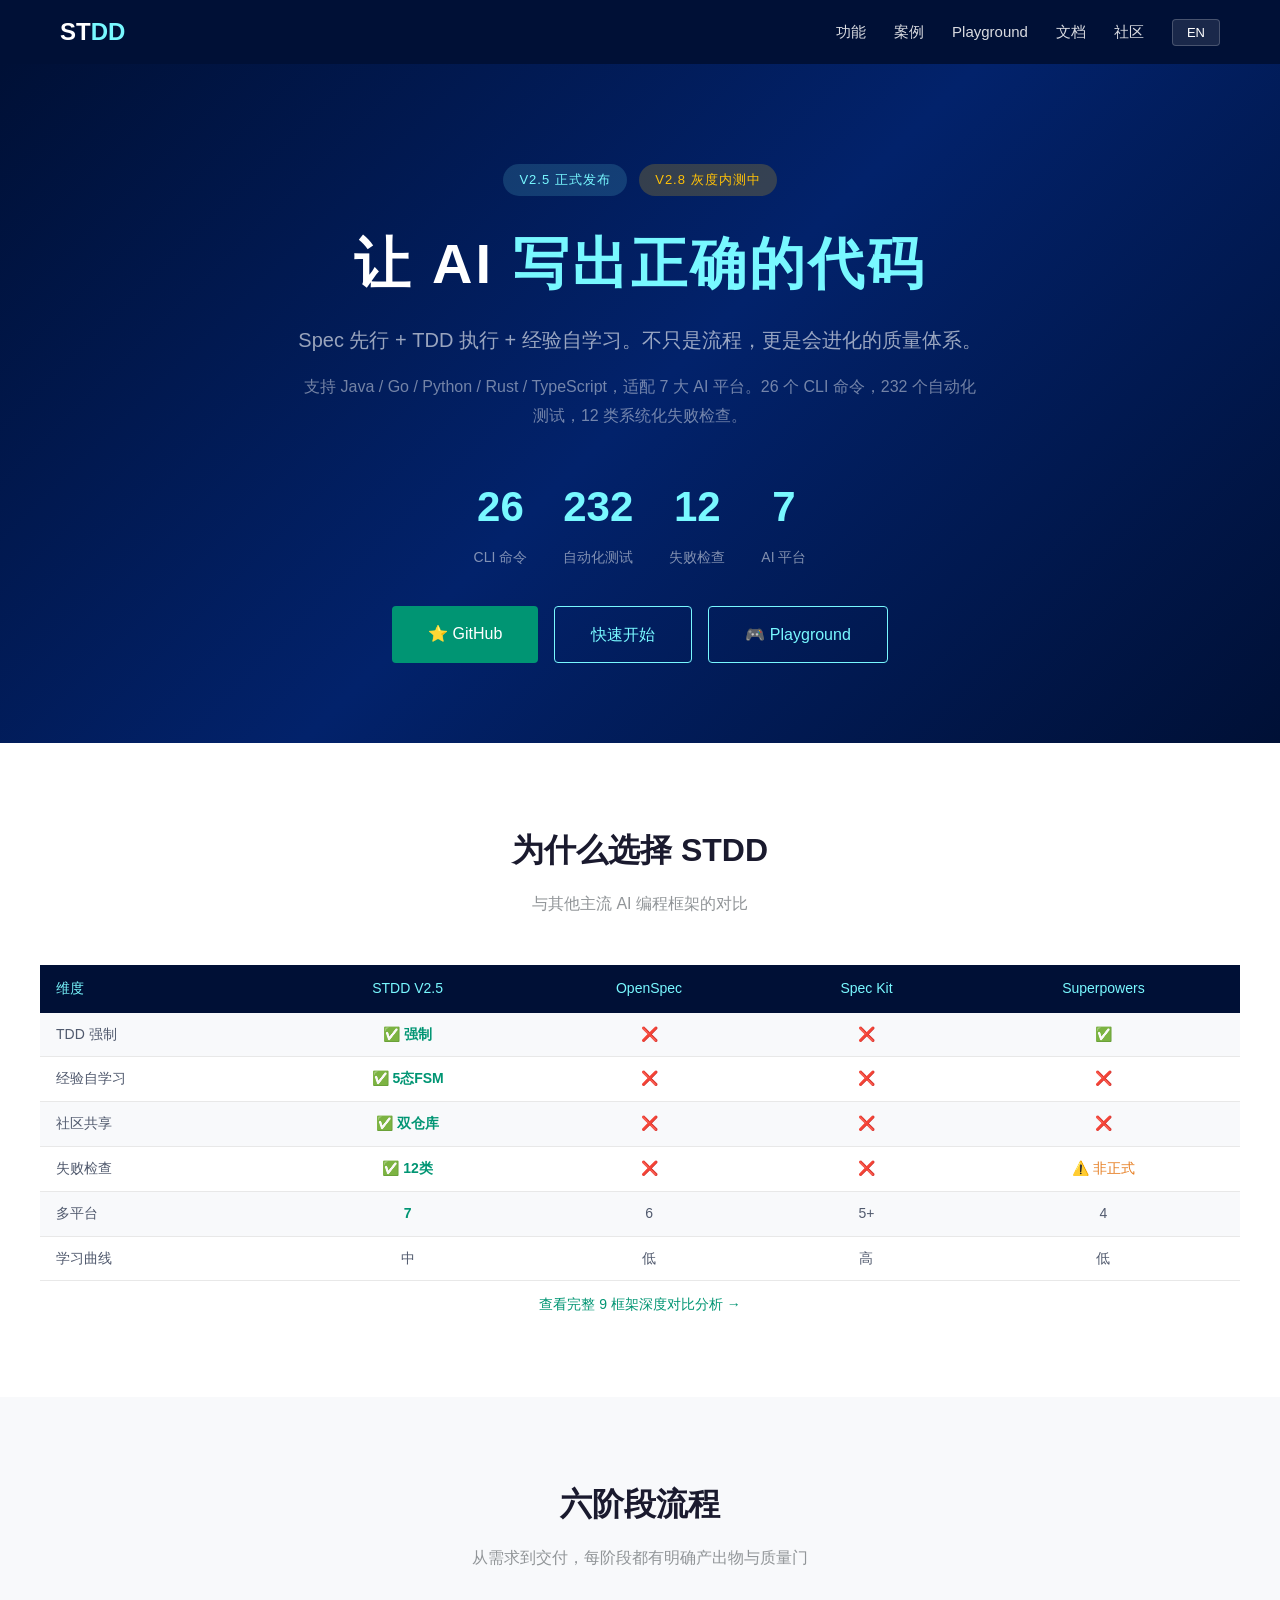
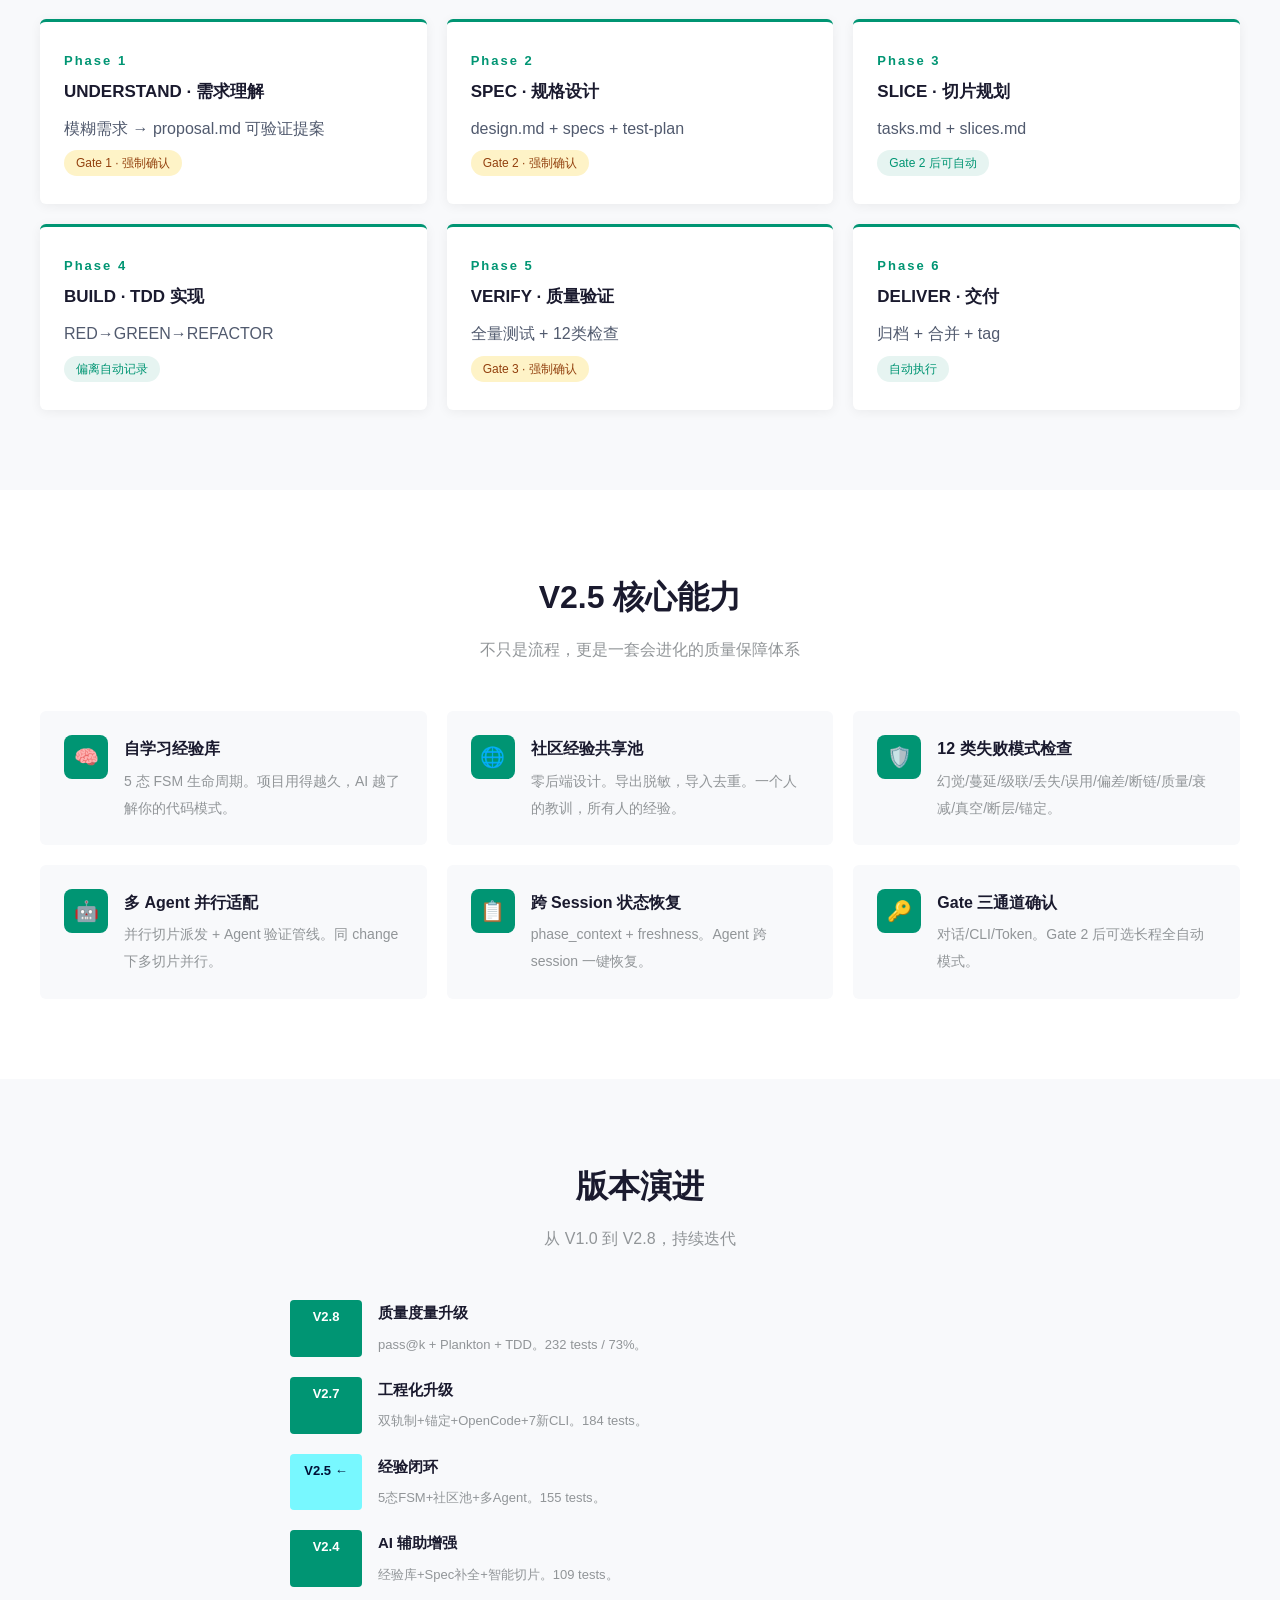
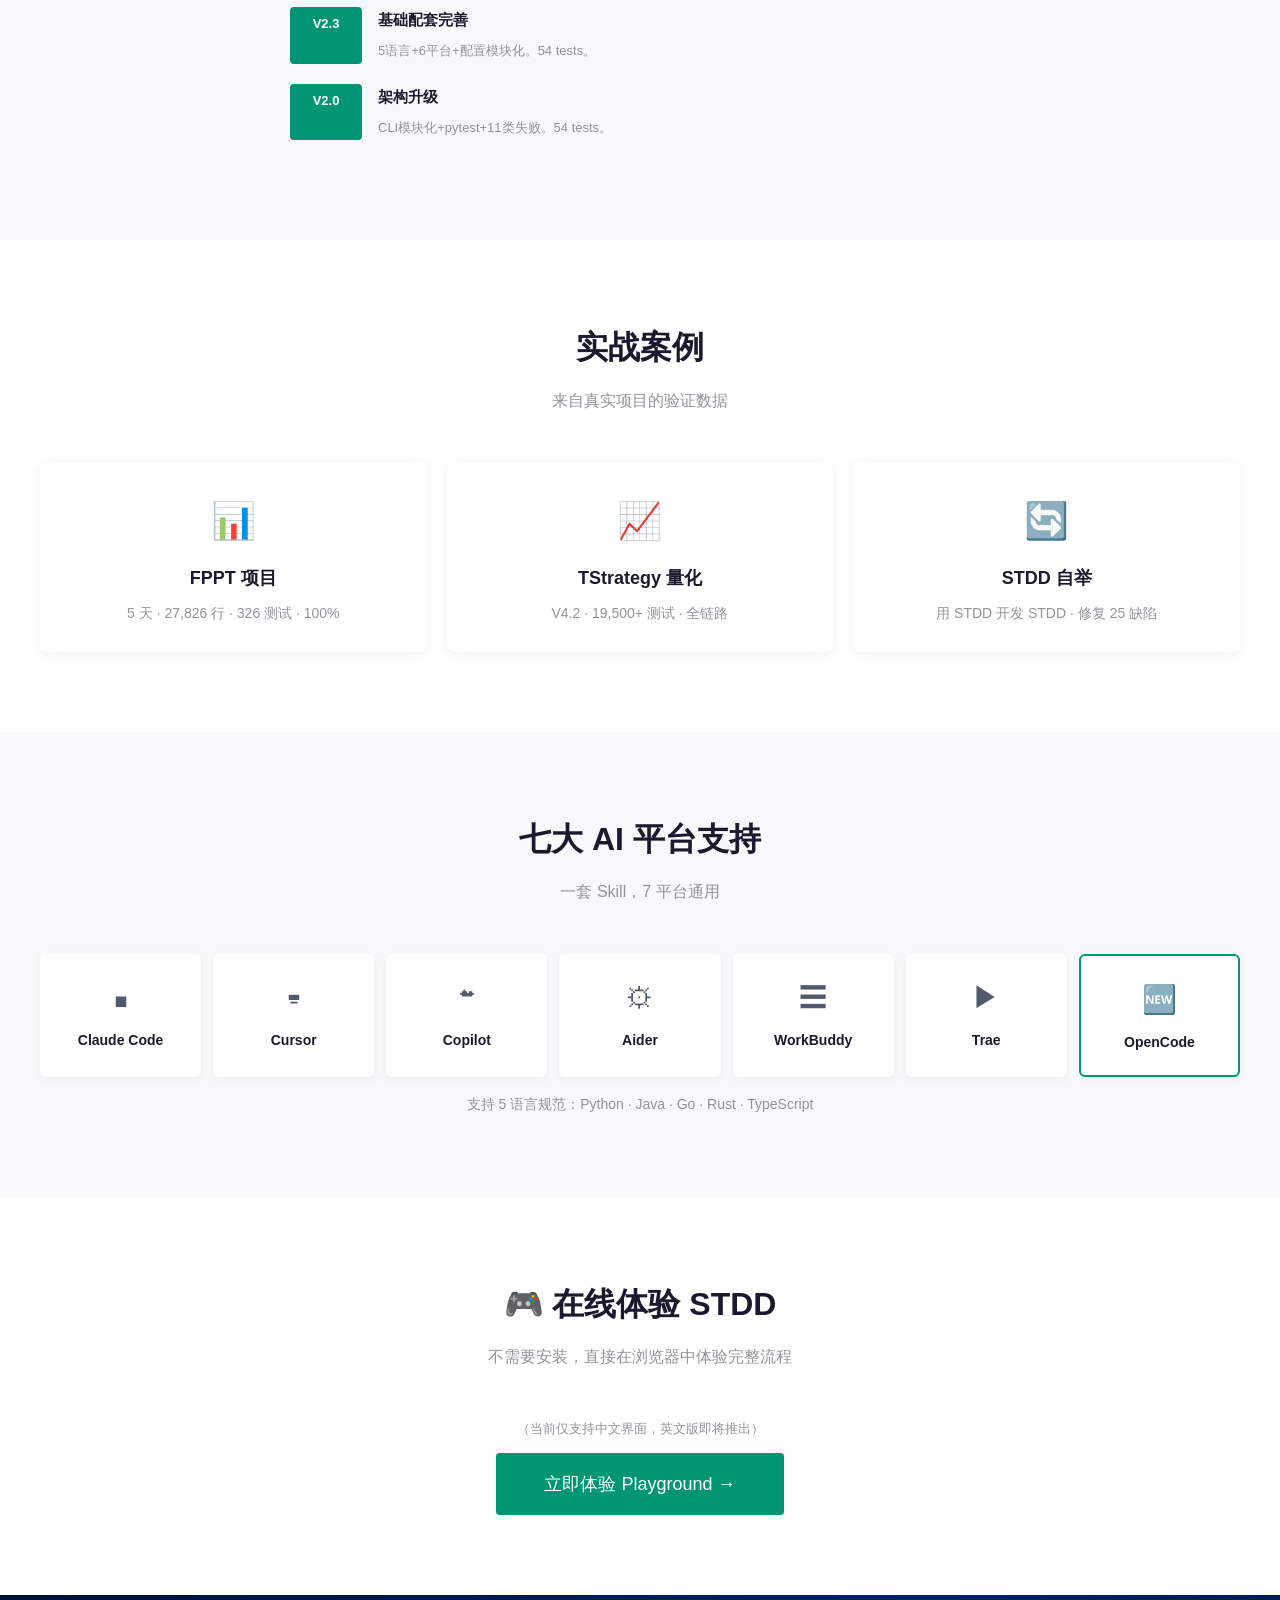
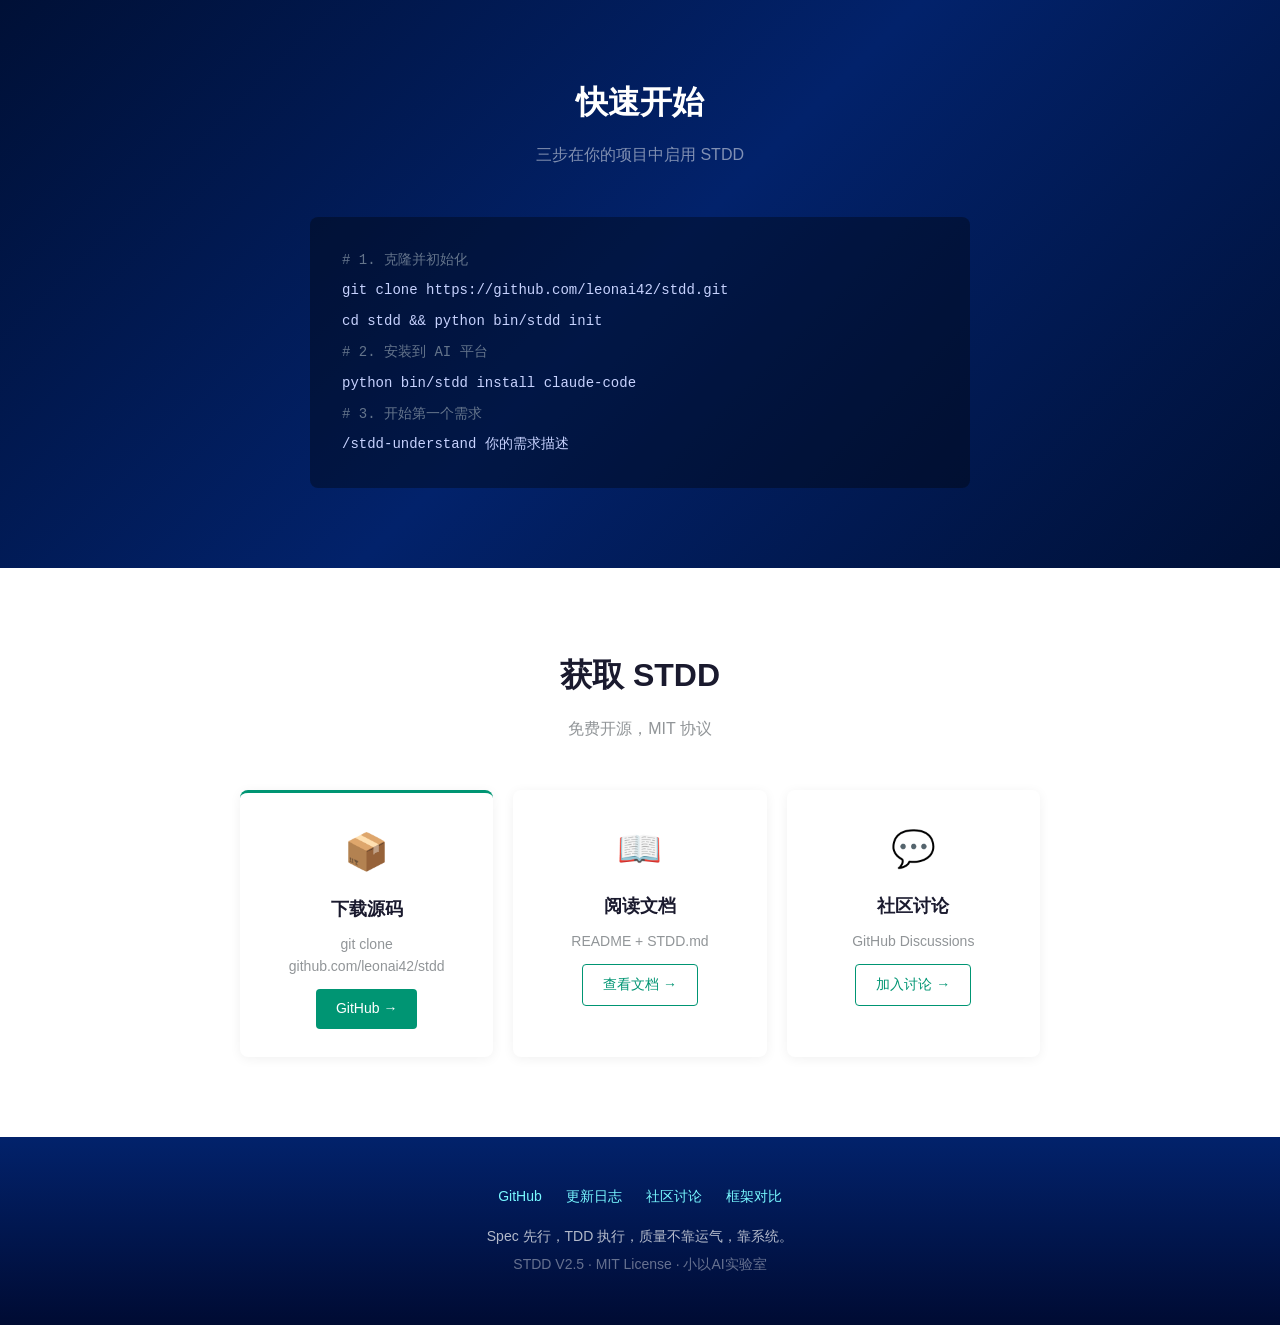
==== commit b8bceb96: "fix: 官网英文翻译补全 + 对比表/代码块/平台双语化 - 竞品对比表: 所有表头和单元格值支持中英切换 - 平台标语: 5语言规范双语化 - Playground: 英文模式提示'CN only" ====
--- a/website/index.html
+++ b/website/index.html
@@ -149,7 +149,17 @@
         v20t:"架构升级",v20d:"CLI模块化+pytest+11类失败。54 tests。",
         dl1:"下载源码",dl1d:"git clone github.com/leonai42/stdd",dl1b:"GitHub →",
         dl2:"阅读文档",dl2d:"README + STDD.md 完整使用指南",dl2b:"查看文档 →",
-        dl3:"社区讨论",dl3d:"GitHub Discussions · 提问 · 反馈",dl3b:"加入讨论 →"
+        dl3:"社区讨论",dl3d:"GitHub Discussions · 提问 · 反馈",dl3b:"加入讨论 →",
+        cmp_dim:"维度",cmp_tdd:"TDD 强制",cmp_exp:"经验自学习",cmp_pool:"社区共享",
+        cmp_fail:"失败检查",cmp_plat:"多平台",cmp_learn:"学习曲线",
+        cmp_mandatory:"强制",cmp_5fsm:"5态FSM",cmp_dual:"双仓库",cmp_12cat:"12类",cmp_informal:"非正式",
+        cmp_med:"中",cmp_low1:"低",cmp_high:"高",cmp_low2:"低",
+        cmp_link:"查看完整 9 框架深度对比分析 →",
+        pf_langs:"支持 5 语言规范：Python · Java · Go · Rust · TypeScript",
+        pl_note:"（当前仅支持中文界面，英文版即将推出）",
+        qs_1:"# 1. 克隆并初始化",
+        qs_2:"# 2. 安装到 AI 平台",
+        qs_3:"# 3. 开始第一个需求"
     },
     en:{nav_f:"Features",nav_c:"Cases",nav_p:"Playground",nav_d:"Docs",nav_com:"Community",
         hero_t:'Make AI <span>Write Correct Code</span>',hero_s:"Spec-First + TDD + Self-Learning. An evolving quality system.",hero_d:"Supports Java/Go/Python/Rust/TypeScript. 7 AI platforms. 26 CLI commands, 232 tests, 12 failure checks.",
@@ -189,7 +199,17 @@
         v20t:"Architecture",v20d:"CLI modular+pytest+11 checks. 54 tests.",
         dl1:"Download",dl1d:"git clone github.com/leonai42/stdd",dl1b:"GitHub →",
         dl2:"Documentation",dl2d:"README + STDD.md full guide",dl2b:"Read Docs →",
-        dl3:"Community",dl3d:"GitHub Discussions · Q&A",dl3b:"Join →"
+        dl3:"Community",dl3d:"GitHub Discussions · Q&A",dl3b:"Join →",
+        cmp_dim:"Dimension",cmp_tdd:"TDD Enforced",cmp_exp:"Self-Learning",cmp_pool:"Community Pool",
+        cmp_fail:"Failure Checks",cmp_plat:"Platforms",cmp_learn:"Learning Curve",
+        cmp_mandatory:"Yes",cmp_5fsm:"5-State FSM",cmp_dual:"Dual Repo",cmp_12cat:"12 Categories",cmp_informal:"Informal",
+        cmp_med:"Med",cmp_low1:"Low",cmp_high:"High",cmp_low2:"Low",
+        cmp_link:"View full 9-framework comparison →",
+        pf_langs:"Supports 5 languages: Python · Java · Go · Rust · TypeScript",
+        pl_note:"(CN content only — EN version coming soon)",
+        qs_1:"# 1. Clone and initialize",
+        qs_2:"# 2. Install to AI platform",
+        qs_3:"# 3. Start your first requirement"
     }};
     function T(){L=L==='zh'?'en':'zh';document.querySelectorAll('[data-t]').forEach(function(e){var k=e.dataset.t;if(D[L][k]){if(k.startsWith('hero_t')){e.innerHTML=D[L][k]}else{e.textContent=D[L][k]}}});document.querySelector('.nav-lang').textContent=L==='zh'?'EN':'中文';}
     </script>
@@ -239,17 +259,17 @@
         <p class="subtitle" data-t="t_why2">与其他主流 AI 编程框架的对比</p>
         <div class="cmp-wrap">
             <table class="cmp-table">
-                <tr><th>维度</th><th>STDD V2.5</th><th>OpenSpec</th><th>Spec Kit</th><th>Superpowers</th></tr>
-                <tr><td>TDD 强制</td><td class="c-y">✅ 强制</td><td class="c-n">❌</td><td class="c-n">❌</td><td class="c-y">✅</td></tr>
-                <tr><td>经验自学习</td><td class="c-y">✅ 5态FSM</td><td class="c-n">❌</td><td class="c-n">❌</td><td class="c-n">❌</td></tr>
-                <tr><td>社区共享</td><td class="c-y">✅ 双仓库</td><td class="c-n">❌</td><td class="c-n">❌</td><td class="c-n">❌</td></tr>
-                <tr><td>失败检查</td><td class="c-y">✅ 12类</td><td class="c-n">❌</td><td class="c-n">❌</td><td class="c-w">⚠️ 非正式</td></tr>
-                <tr><td>多平台</td><td class="c-y">7</td><td>6</td><td>5+</td><td>4</td></tr>
-                <tr><td>学习曲线</td><td>中</td><td>低</td><td>高</td><td>低</td></tr>
+                <tr><th data-t="cmp_dim">维度</th><th>STDD V2.5</th><th>OpenSpec</th><th>Spec Kit</th><th>Superpowers</th></tr>
+                <tr><td data-t="cmp_tdd">TDD 强制</td><td class="c-y">✅ <span data-t="cmp_mandatory">强制</span></td><td class="c-n">❌</td><td class="c-n">❌</td><td class="c-y">✅</td></tr>
+                <tr><td data-t="cmp_exp">经验自学习</td><td class="c-y">✅ <span data-t="cmp_5fsm">5态FSM</span></td><td class="c-n">❌</td><td class="c-n">❌</td><td class="c-n">❌</td></tr>
+                <tr><td data-t="cmp_pool">社区共享</td><td class="c-y">✅ <span data-t="cmp_dual">双仓库</span></td><td class="c-n">❌</td><td class="c-n">❌</td><td class="c-n">❌</td></tr>
+                <tr><td data-t="cmp_fail">失败检查</td><td class="c-y">✅ <span data-t="cmp_12cat">12类</span></td><td class="c-n">❌</td><td class="c-n">❌</td><td class="c-w">⚠️ <span data-t="cmp_informal">非正式</span></td></tr>
+                <tr><td data-t="cmp_plat">多平台</td><td class="c-y">7</td><td>6</td><td>5+</td><td>4</td></tr>
+                <tr><td data-t="cmp_learn">学习曲线</td><td data-t="cmp_med">中</td><td data-t="cmp_low1">低</td><td data-t="cmp_high">高</td><td data-t="cmp_low2">低</td></tr>
             </table>
         </div>
         <p style="text-align:center;margin-top:12px;font-size:14px;color:#919598;">
-            <a href="https://github.com/leonai42/stdd/blob/master/AI_CODING_METHODOLOGY_COMPARISON.md" style="color:#009573;">查看完整 9 框架深度对比分析 →</a>
+            <a href="https://github.com/leonai42/stdd/blob/master/AI_CODING_METHODOLOGY_COMPARISON.md" style="color:#009573;" data-t="cmp_link">查看完整 9 框架深度对比分析 →</a>
         </p>
     </div>
 </section>
@@ -329,7 +349,7 @@
             <div class="pf-card"><div class="pf-icon">▶</div><h4>Trae</h4></div>
             <div class="pf-card new"><div class="pf-icon" style="color:#009573;">🆕</div><h4>OpenCode</h4></div>
         </div>
-        <p style="text-align:center;margin-top:16px;font-size:14px;color:#919598;">支持 5 语言规范：Python · Java · Go · Rust · TypeScript</p>
+        <p style="text-align:center;margin-top:16px;font-size:14px;color:#919598;" data-t="pf_langs">支持 5 语言规范：Python · Java · Go · Rust · TypeScript</p>
     </div>
 </section>
 
@@ -338,6 +358,7 @@
     <div class="section-inner" style="text-align:center">
         <h2 data-t="t_pl">🎮 在线体验 STDD</h2>
         <p class="subtitle" data-t="t_pl2">不需要安装，直接在浏览器中体验完整流程</p>
+        <p style="font-size:13px;color:#919598;margin-bottom:12px" data-t="pl_note">（当前仅支持中文界面，英文版即将推出）</p>
         <a href="playground/index.html" class="btn btn-p" style="font-size:18px;padding:16px 48px;">立即体验 Playground →</a>
     </div>
 </section>
@@ -348,12 +369,12 @@
         <h2 style="color:#fff" data-t="t_qs">快速开始</h2>
         <p class="subtitle" style="color:rgba(255,255,255,0.5)" data-t="t_qs2">三步在你的项目中启用 STDD</p>
         <div class="code-block">
-            <span class="cmt"># 1. 克隆并初始化</span><br>
+            <span class="cmt" data-t="qs_1"># 1. 克隆并初始化</span><br>
             git clone https://github.com/leonai42/stdd.git<br>
             cd stdd && python bin/stdd init<br>
-            <span class="cmt"># 2. 安装到 AI 平台</span><br>
+            <span class="cmt" data-t="qs_2"># 2. 安装到 AI 平台</span><br>
             python bin/stdd install claude-code<br>
-            <span class="cmt"># 3. 开始第一个需求</span><br>
+            <span class="cmt" data-t="qs_3"># 3. 开始第一个需求</span><br>
             /stdd-understand 你的需求描述
         </div>
     </div>
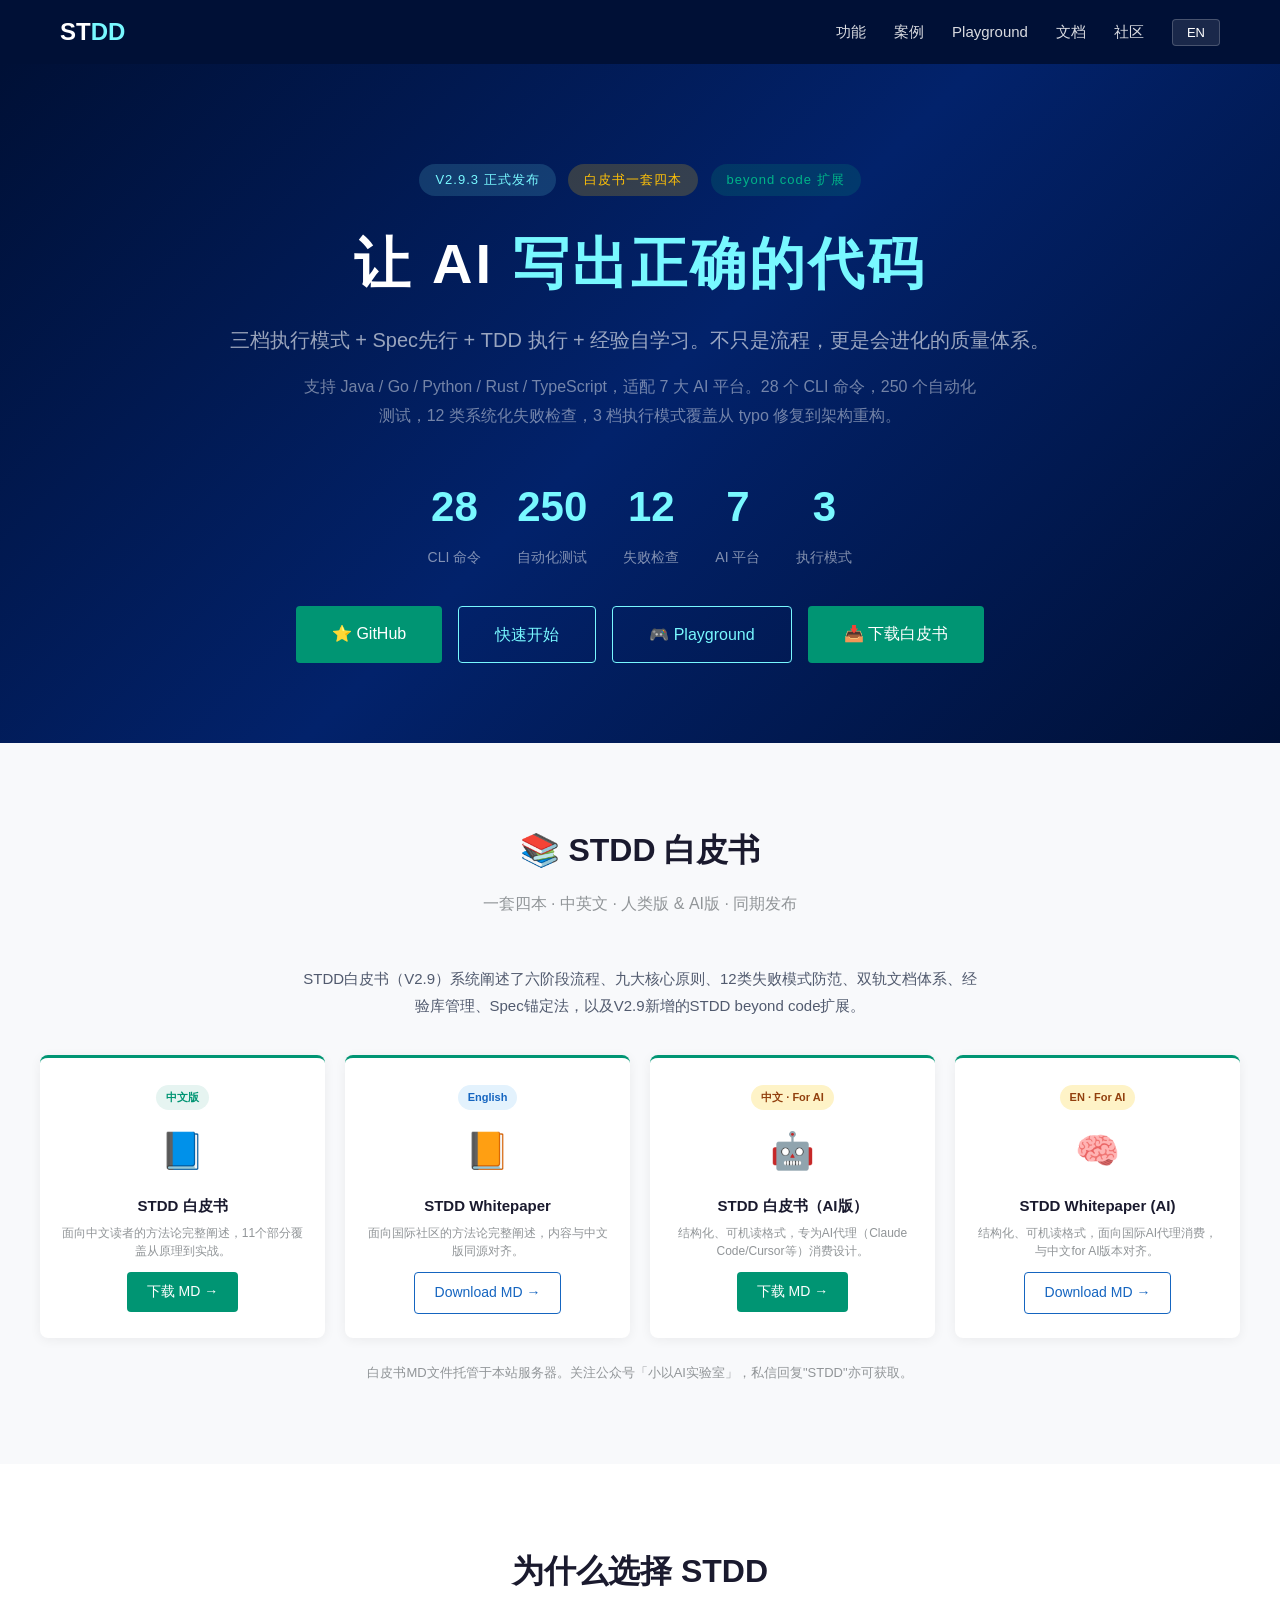
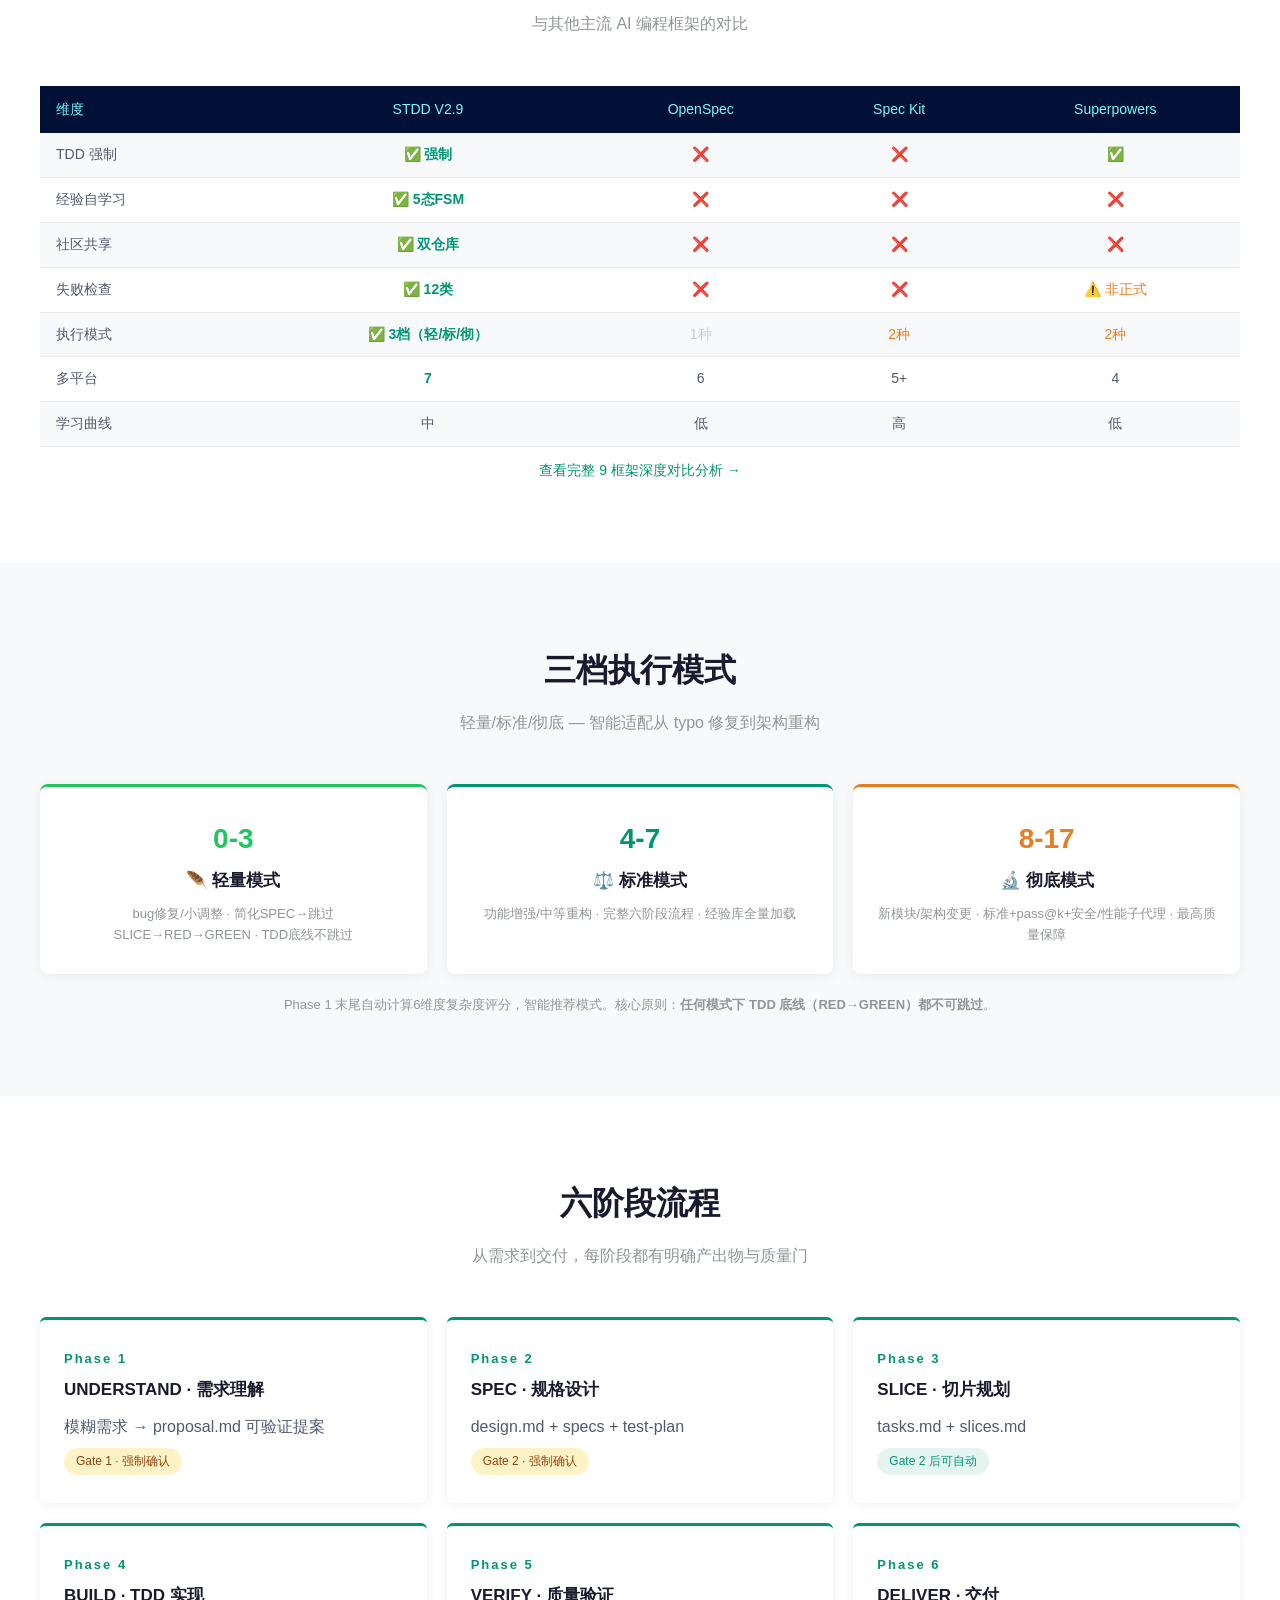
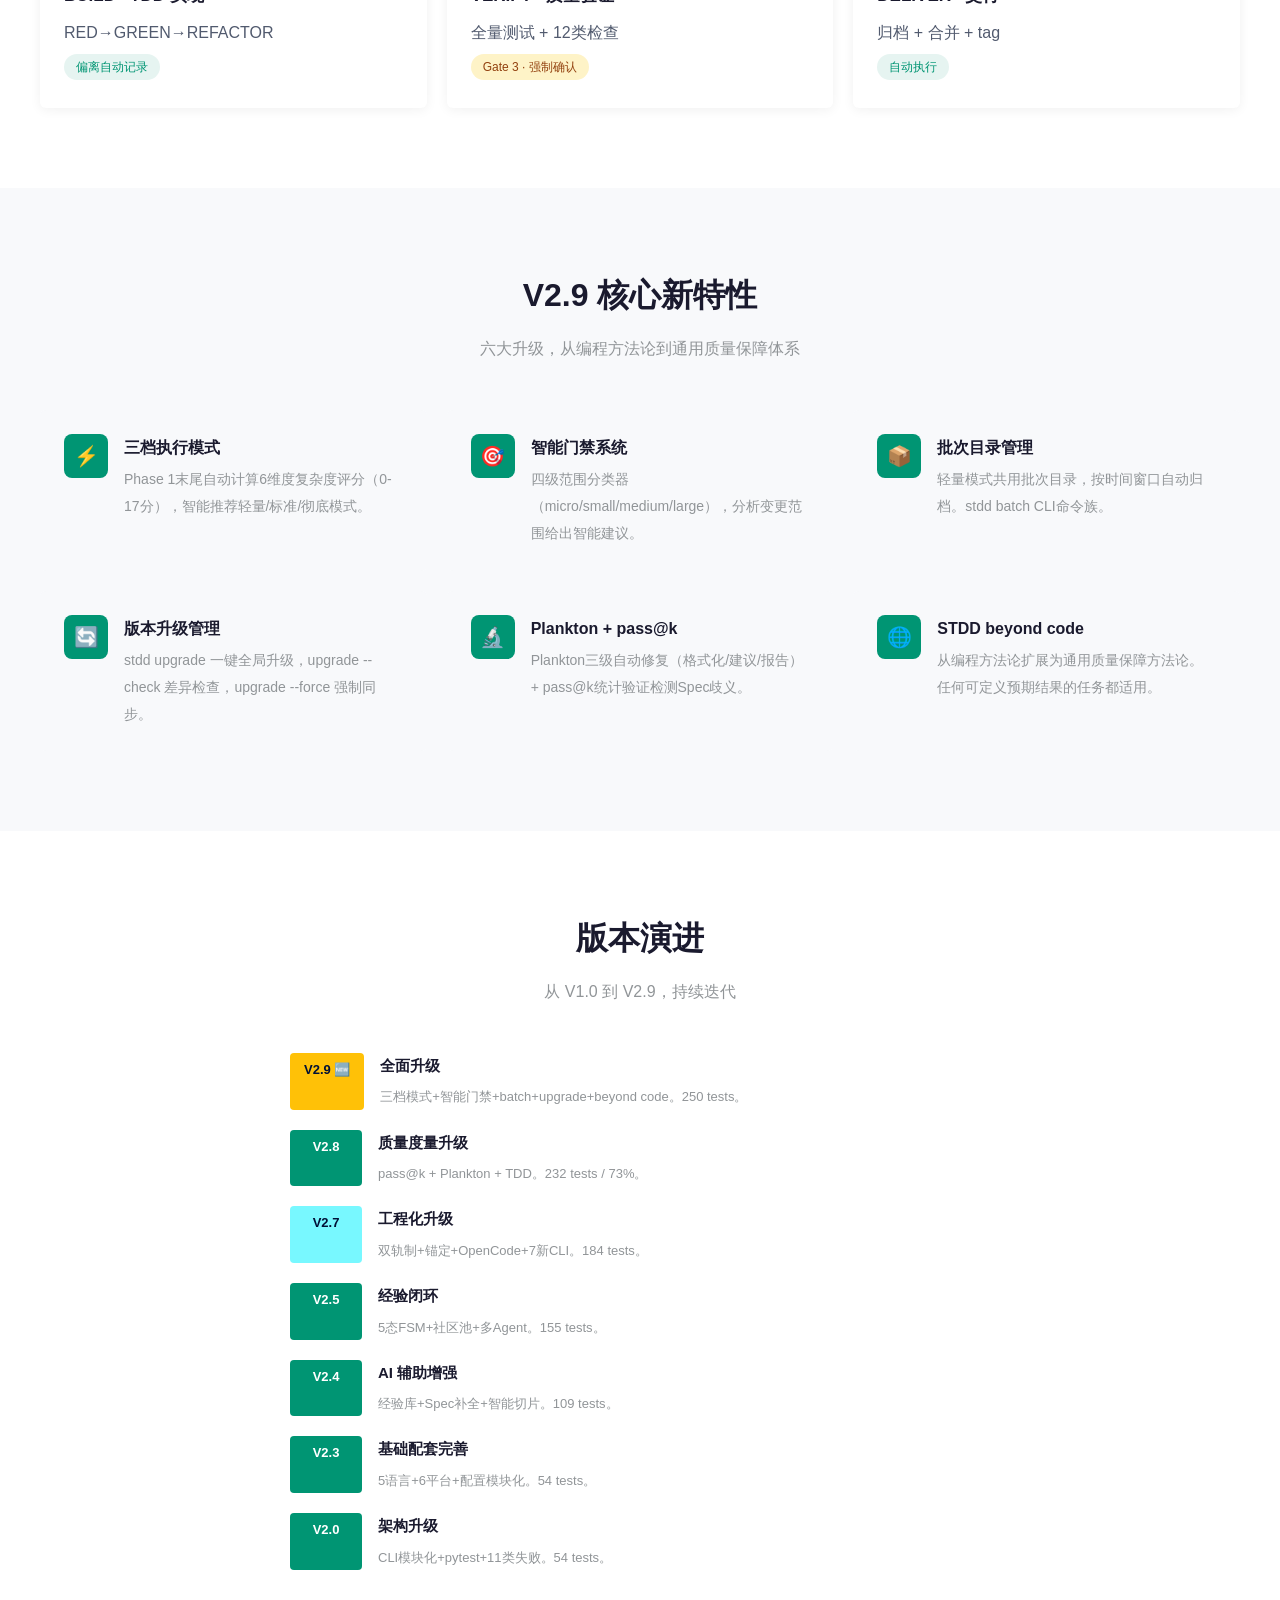
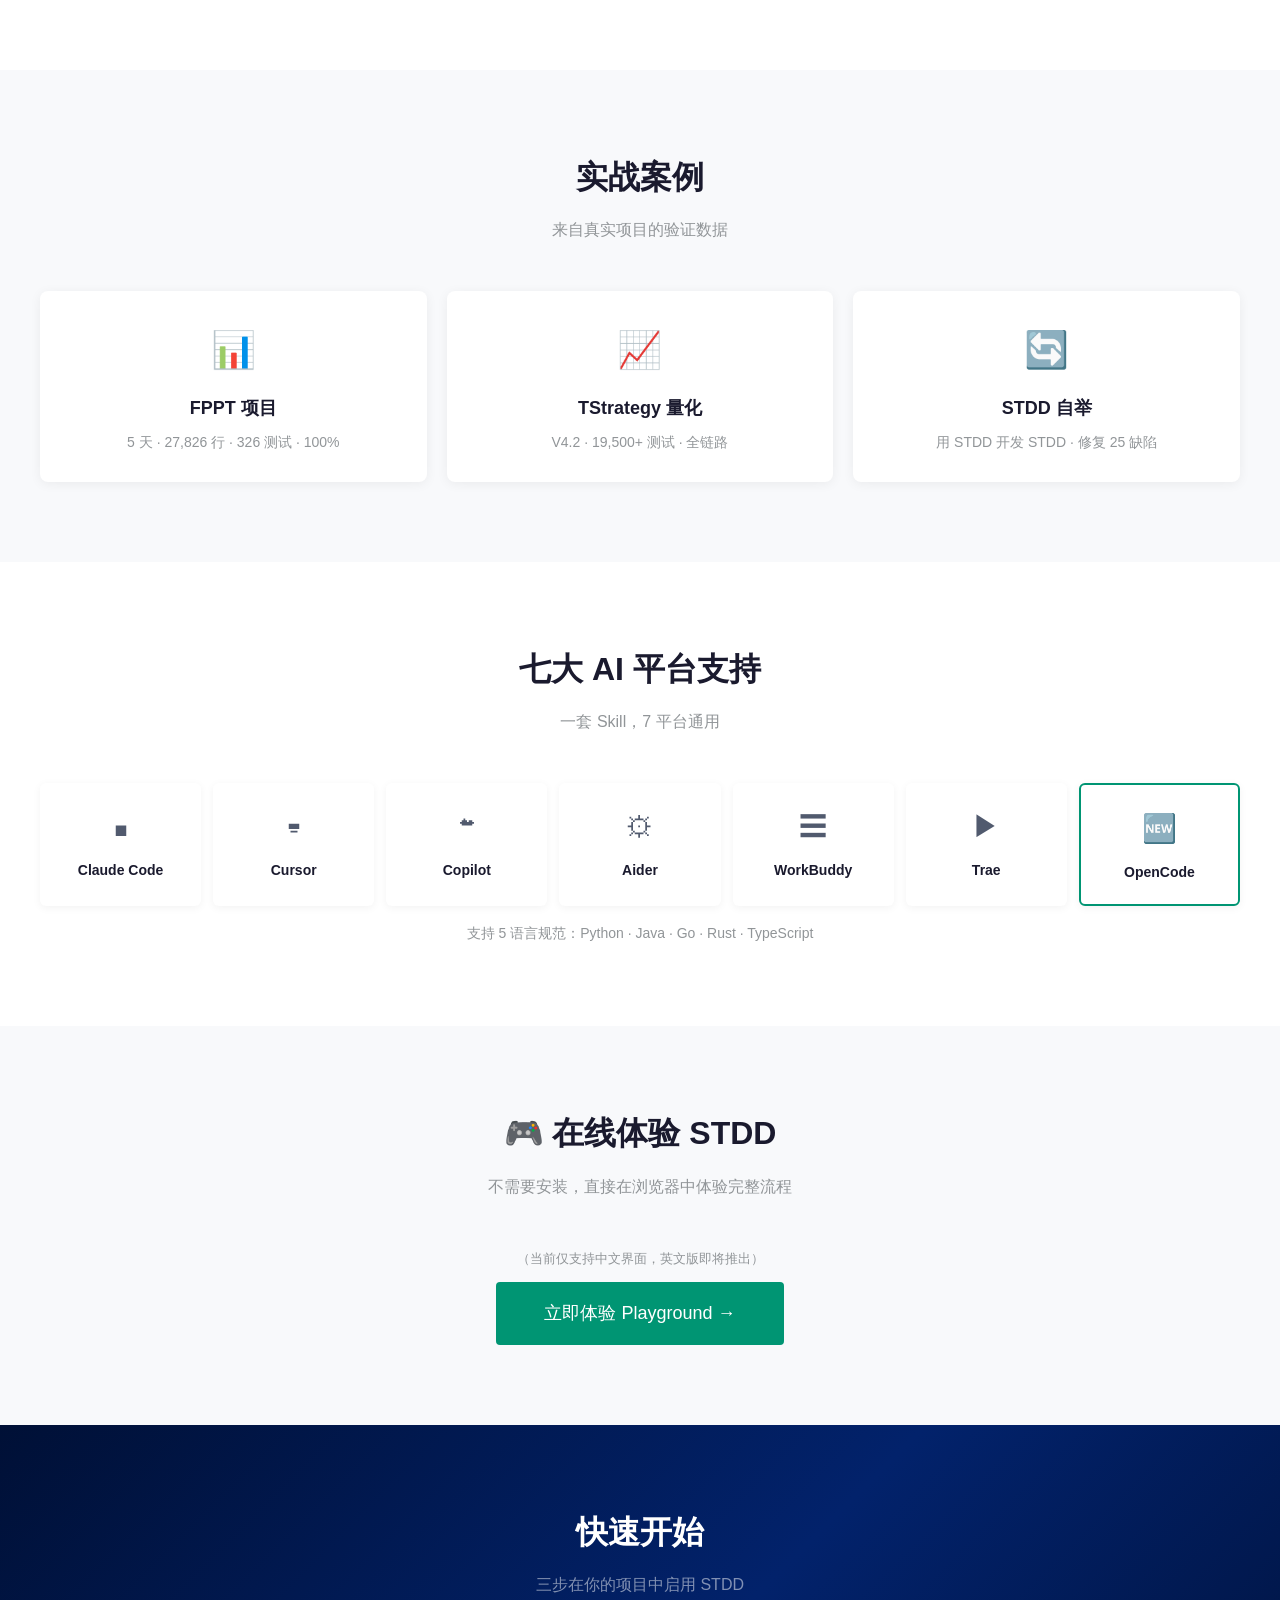
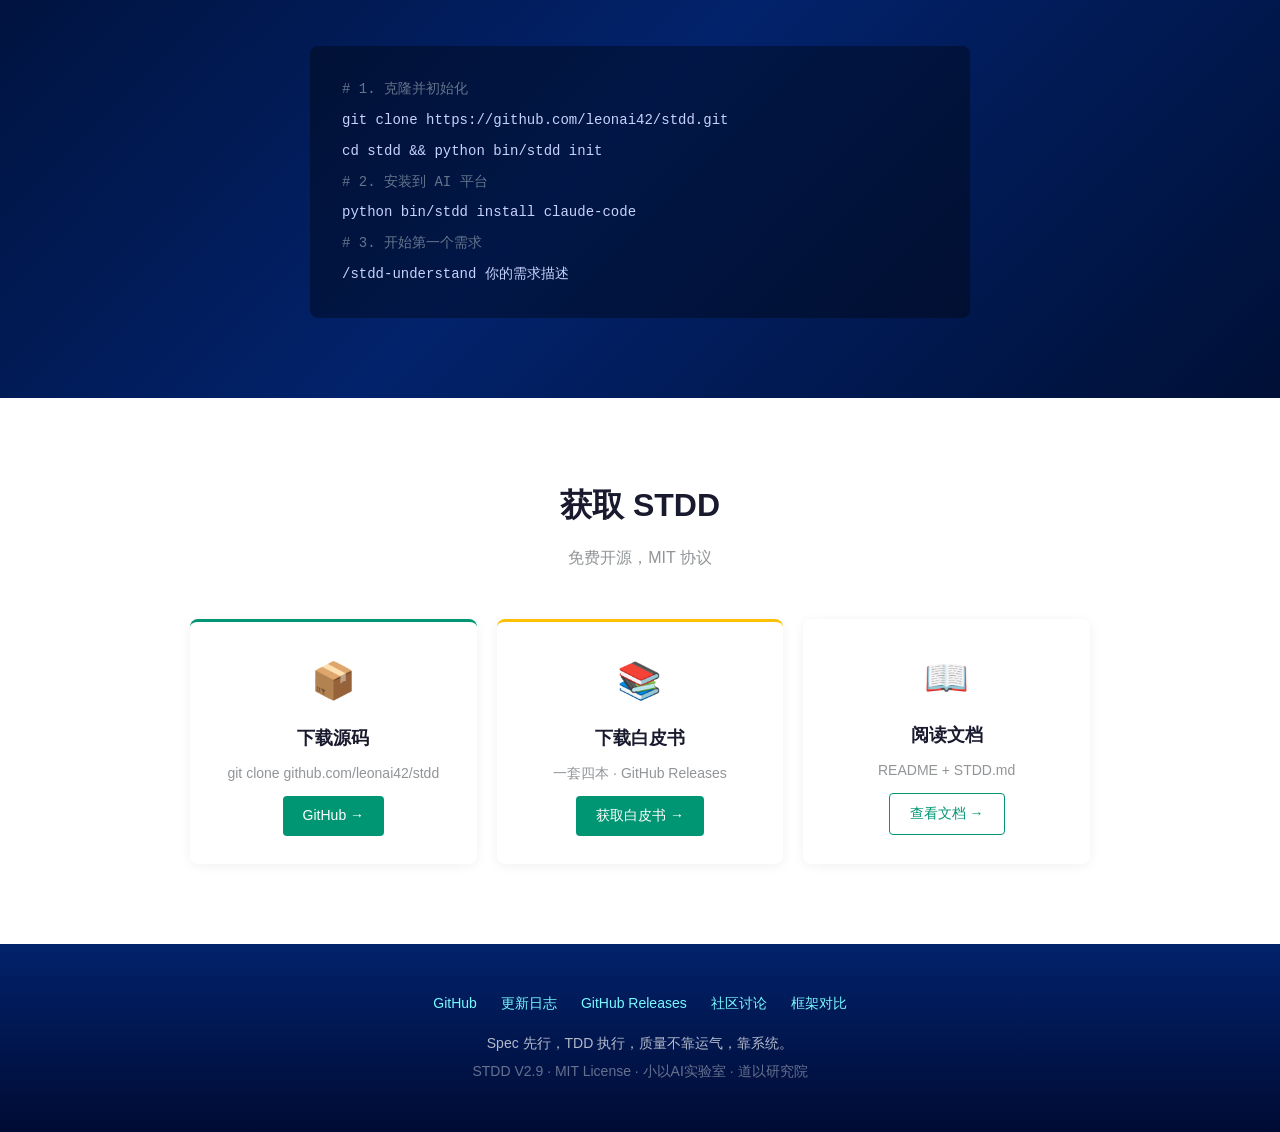
==== commit 404ed0f8: "feat(opencode): 补充 OpenCode 平台部署说明、安装测试、V2.9 官网升级 - DEPLOY.md: 新增 §6.7 OpenCode 部署说明，版本 V2.5→V2.9 - " ====
--- a/website/index.html
+++ b/website/index.html
@@ -3,9 +3,9 @@
 <head>
     <meta charset="UTF-8">
     <meta name="viewport" content="width=device-width, initial-scale=1.0">
-    <title>STDD V2.5 — AI 编程质量保障系统 | Spec+Test 双驱动</title>
-    <meta name="description" content="STDD 是开源的 AI 辅助研发流程系统，26 个 CLI 命令、12 类失败模式检查、5 态经验自学习、7 大 AI 平台支持。比 OpenSpec 更严谨，比 Spec Kit 更轻量。">
-    <meta name="keywords" content="STDD,Spec+Test,AI编程,TDD,研发流程,规范驱动,测试驱动,经验库,AI质量">
+    <title>STDD V2.9 — AI 编程质量保障系统 | Spec+Test 双驱动 · 白皮书正式发布</title>
+    <meta name="description" content="STDD 是开源的 AI 辅助研发流程系统，28 个 CLI 命令、12 类失败模式检查、5 态经验自学习、7 大 AI 平台支持、三档执行模式。V2.9 白皮书一套四本正式发布。比 OpenSpec 更严谨，比 Spec Kit 更轻量。">
+    <meta name="keywords" content="STDD,Spec+Test,AI编程,TDD,研发流程,规范驱动,测试驱动,经验库,AI质量,白皮书,whitepaper,beyond code,三档执行模式">
     <style>
         *,*::before,*::after{margin:0;padding:0;box-sizing:border-box}
         ul,ol{list-style:none}a{text-decoration:none;color:inherit}
@@ -31,6 +31,7 @@
         .hero .ribbon{display:inline-block;padding:5px 16px;border-radius:20px;font-size:13px;letter-spacing:1px;margin:0 4px 20px}
         .ribbon-st{background:rgba(120,248,255,0.15);color:#78f8ff}
         .ribbon-bt{background:rgba(255,193,7,0.2);color:#ffc107}
+        .ribbon-wp{background:rgba(0,149,115,0.2);color:#00b388}
         .hero h1{font-size:56px;font-weight:700;letter-spacing:3px}
         .hero h1 span{color:#78f8ff}
         .hero .sub{font-size:20px;color:rgba(255,255,255,0.6);margin-top:12px}
@@ -45,6 +46,9 @@
         .btn-p:hover{background:#00b388}
         .btn-o{background:transparent;color:#78f8ff;border:1.5px solid #78f8ff}
         .btn-o:hover{background:rgba(120,248,255,0.08)}
+        .btn-wp{background:#009573;color:#fff;border:none;animation:pulse 2s infinite}
+        .btn-wp:hover{background:#00b388;animation:none}
+        @keyframes pulse{0%,100%{box-shadow:0 0 0 0 rgba(0,149,115,0.4)}50%{box-shadow:0 0 0 12px rgba(0,149,115,0)}}
         .btn-sm{padding:8px 20px;font-size:14px}
 
         .phase-grid{display:grid;grid-template-columns:repeat(3,1fr);gap:20px}
@@ -76,15 +80,26 @@
         .tl-item{display:flex;gap:16px;margin-bottom:20px}
         .tl-ver{min-width:72px;padding:6px 14px;background:#009573;color:#fff;border-radius:4px;text-align:center;font-weight:600;font-size:13px}
         .tl-ver.cur{background:#78f8ff;color:#001036}
+        .tl-ver.new{background:#ffc107;color:#001036}
         .tl-content strong{display:block;color:#1a1a2e;margin-bottom:4px;font-size:15px}
         .tl-content span{color:#919598;font-size:13px}
 
         .card-grid{display:grid;grid-template-columns:repeat(3,1fr);gap:20px}
+        .card-grid-4{display:grid;grid-template-columns:repeat(4,1fr);gap:20px}
         .card{background:#fff;border-radius:8px;padding:28px 24px;box-shadow:0 2px 12px rgba(0,0,0,0.06);text-align:center;transition:transform .2s}
         .card:hover{transform:translateY(-4px);box-shadow:0 6px 24px rgba(0,0,0,0.10)}
         .card-icon{font-size:36px;margin-bottom:12px}
         .card h4{font-size:18px;color:#1a1a2e;margin-bottom:8px}
         .card p{font-size:14px;color:#919598;line-height:1.6}
+
+        .wp-card{background:#fff;border-radius:8px;padding:24px 20px;box-shadow:0 2px 12px rgba(0,0,0,0.06);text-align:center;transition:transform .2s;border-top:3px solid #009573}
+        .wp-card:hover{transform:translateY(-4px);box-shadow:0 6px 24px rgba(0,0,0,0.10)}
+        .wp-card .wp-badge{display:inline-block;padding:3px 10px;border-radius:20px;font-size:11px;font-weight:600;margin-bottom:10px}
+        .wp-badge-cn{background:#e6f4f1;color:#009573}
+        .wp-badge-en{background:#e3f2fd;color:#1565c0}
+        .wp-badge-ai{background:#fef3c7;color:#92400e}
+        .wp-card h4{font-size:15px;color:#1a1a2e;margin-bottom:6px}
+        .wp-card p{font-size:12px;color:#919598;line-height:1.5;margin-bottom:12px}
 
         .pf-grid{display:grid;grid-template-columns:repeat(7,1fr);gap:12px}
         .pf-card{background:#fff;border-radius:6px;padding:20px 12px;text-align:center;box-shadow:0 2px 8px rgba(0,0,0,0.05);transition:transform .2s}
@@ -93,6 +108,17 @@
         .pf-icon{font-size:28px;margin-bottom:8px}
         .pf-card h4{font-size:14px;color:#1a1a2e}
 
+        .mode-grid{display:grid;grid-template-columns:repeat(3,1fr);gap:20px}
+        .mode-card{background:#fff;border-radius:8px;padding:28px 24px;box-shadow:0 2px 12px rgba(0,0,0,0.06);text-align:center;border-top:3px solid #009573;transition:transform .2s}
+        .mode-card:hover{transform:translateY(-4px)}
+        .mode-card.light{border-top-color:#22c55e}
+        .mode-card.deep{border-top-color:#e67e22}
+        .mode-card .mode-score{font-size:28px;font-weight:700;color:#009573;margin-bottom:4px}
+        .mode-card.light .mode-score{color:#22c55e}
+        .mode-card.deep .mode-score{color:#e67e22}
+        .mode-card h4{font-size:17px;color:#1a1a2e;margin-bottom:8px}
+        .mode-card p{font-size:13px;color:#919598;line-height:1.6}
+
         .code-block{max-width:660px;margin:0 auto;background:rgba(0,0,0,0.35);border-radius:8px;padding:28px 32px;font-family:'Courier New',monospace;font-size:14px;line-height:2.2;color:#c7d2fe;overflow-x:auto}
         .cmt{color:#64748b}
 
@@ -102,7 +128,8 @@
 
         @media(max-width:768px){
             .hero h1{font-size:30px}.hero-stats{gap:16px}.hero-stat .val{font-size:26px}
-            .phase-grid,.feat-grid,.card-grid{grid-template-columns:1fr}
+            .phase-grid,.feat-grid,.card-grid,.mode-grid{grid-template-columns:1fr}
+            .card-grid-4{grid-template-columns:repeat(2,1fr)}
             .pf-grid{grid-template-columns:repeat(3,1fr)}
             .nav-links{gap:16px}.nav-links a{font-size:13px}
             .section{padding:48px 12px}
@@ -112,19 +139,21 @@
     var _hmt=_hmt||[];(function(){var hm=document.createElement("script");hm.src="https://hm.baidu.com/hm.js?0ba7177c8ed66cb3ce480dd70af41855";var s=document.getElementsByTagName("script")[0];s.parentNode.insertBefore(hm,s)})();
     var L='zh';
     var D={zh:{nav_f:"功能",nav_c:"案例",nav_p:"Playground",nav_d:"文档",nav_com:"社区",
-        hero_t:'让 AI <span>写出正确的代码</span>',hero_s:"Spec 先行 + TDD 执行 + 经验自学习。不只是流程，更是会进化的质量体系。",hero_d:"支持 Java / Go / Python / Rust / TypeScript，适配 7 大 AI 平台。26 个 CLI 命令，232 个自动化测试，12 类系统化失败检查。",
-        s1:"CLI 命令",s2:"自动化测试",s3:"失败检查",s4:"AI 平台",
-        b1:"⭐ GitHub",b2:"快速开始",b3:"🎮 Playground",
+        hero_t:'让 AI <span>写出正确的代码</span>',hero_s:"三档执行模式 + Spec先行 + TDD 执行 + 经验自学习。不只是流程，更是会进化的质量体系。",hero_d:"支持 Java / Go / Python / Rust / TypeScript，适配 7 大 AI 平台。28 个 CLI 命令，250 个自动化测试，12 类系统化失败检查，3 档执行模式覆盖从 typo 修复到架构重构。",
+        s1:"CLI 命令",s2:"自动化测试",s3:"失败检查",s4:"AI 平台",s5:"执行模式",
+        b1:"⭐ GitHub",b2:"快速开始",b3:"🎮 Playground",b4:"📥 下载白皮书",
         t_why:"为什么选择 STDD",t_why2:"与其他主流 AI 编程框架的对比",
         t_ph:"六阶段流程",t_ph2:"从需求到交付，每阶段都有明确产出物与质量门",
-        t_v25:"V2.5 核心能力",t_v252:"不只是流程，更是一套会进化的质量保障体系",
-        t_hist:"版本演进",t_hist2:"从 V1.0 到 V2.8，持续迭代",
+        t_mode:"三档执行模式",t_mode2:"轻量/标准/彻底 — 智能适配从 typo 修复到架构重构",
+        t_feat:"V2.9 核心新特性",t_feat2:"六大升级，从编程方法论到通用质量保障体系",
+        t_hist:"版本演进",t_hist2:"从 V1.0 到 V2.9，持续迭代",
         t_case:"实战案例",t_case2:"来自真实项目的验证数据",
         t_pf:"七大 AI 平台支持",t_pf2:"一套 Skill，7 平台通用。stdd install 一行命令",
-        t_pl:"🎮 在线体验 STDD",t_pl2:"不需要安装，直接在浏览器中体验完整流程。3 个真实案例场景。",
+        t_pl:"🎮 在线体验 STDD",t_pl2:"不需要安装，直接在浏览器中体验完整流程。3 个真实案例场景。",pl_btn:"立即体验 Playground →",
+        t_wp:"📚 STDD 白皮书",t_wp2:"一套四本 · 中英文 · 人类版 & AI版 · 同期发布",
         t_qs:"快速开始",t_qs2:"三步在你的项目中启用 STDD",
         t_cta:"获取 STDD",t_cta2:"免费开源，MIT 协议",
-        badge_st:"V2.5 正式发布",badge_bt:"V2.8 灰度内测中",
+        badge_st:"V2.9.3 正式发布",badge_bt:"白皮书一套四本",badge_wp:"beyond code 扩展",
         footer_t:"Spec 先行，TDD 执行，质量不靠运气，靠系统。",
         f1:"FPPT 项目",f1d:"5 天 · 27,826 行代码 · 326 测试用例 · 100% 通过率",
         f2:"TStrategy 量化系统",f2d:"V4.2 稳定版 · 19,500+ 行测试 · 全链路回测→风控",
@@ -135,46 +164,59 @@
         ph4:"BUILD · TDD 实现",ph4d:"RED→GREEN→REFACTOR · 经验加载",ph4g:"设计偏离自动记录",
         ph5:"VERIFY · 质量验证",ph5d:"全量测试 + 12类失败检查",ph5g:"Gate 3 · 强制确认",
         ph6:"DELIVER · 交付",ph6d:"归档 + 合并 specs + git tag",ph6g:"自动执行",
-        e1t:"自学习经验库",e1d:"5 态 FSM 生命周期。项目用得越久，AI 越了解你的代码模式。新成员第一天就能获得老员工的 AI 辅助。",
-        e2t:"社区经验共享池",e2d:"零后端设计 — GitHub+Gitee 双源下载。导出自动脱敏，导入自动去重。一个人的教训，所有人的经验。",
-        e3t:"12 类失败模式检查",e3d:"幻觉/范围蔓延/级联错误/上下文丢失/工具误用/运行时偏差/管线断链/质量偏差/指令衰减/覆盖真空/契约断层/锚定缺失。CLI+AI 双重覆盖。",
-        e4t:"多 Agent 并行适配",e4d:"并行切片自动派发 + Agent 验证管线。v2.5 支持多 Agent 平台，同 change 下多切片可并行执行。",
-        e5t:"跨 Session 状态恢复",e5d:"active_phase + phase_context + freshness 三重保障。Agent 跨 session 后一键恢复，不再每次从零开始。",
-        e6t:"Gate 三通道确认",e6d:"对话/CLI/Token 文件三种确认等效。Gate 2 后可选长程全自动，Phase 3-5 连续执行仅 Gate 3 等待。",
-        v28t:"质量度量升级",v28d:"pass@k + Plankton 自动修复 + TDD 强制。232 tests / 73%。",
+        mode1t:"🪶 轻量模式",mode1d:"0-3分复杂度 · bug修复/小调整 · 简化SPEC→跳过SLICE→RED→GREEN · TDD底线不跳过",
+        mode2t:"⚖️ 标准模式",mode2d:"4-7分复杂度 · 功能增强/中等重构 · 完整六阶段流程 · 经验库全量加载",
+        mode3t:"🔬 彻底模式",mode3d:"8-17分复杂度 · 新模块/架构变更 · 标准流程+pass@k+安全/性能子代理 · 最高质量保障",
+        e1t:"三档执行模式",e1d:"Phase 1末尾自动计算6维度复杂度评分（0-17分），智能推荐轻量/标准/彻底模式。修typo不再走全套流程，但TDD底线永不妥协。",
+        e2t:"智能门禁系统",e2d:"四级范围分类器（micro/small/medium/large），分析变更范围给出智能建议。micro变更自动批次归档，large变更强制独立Change。",
+        e3t:"批次目录管理",e3d:"轻量模式共用批次目录，按时间窗口自动归档。stdd batch CLI命令族：open/add/close/archive/list/status。",
+        e4t:"版本升级管理",e4d:"stdd upgrade 一键全局升级，upgrade --check 差异检查，upgrade --force 强制同步。从手动逐项目操作变成全自动。",
+        e5t:"Plankton + pass@k",e5d:"Plankton三级自动修复（格式化/建议/报告）+ pass@k统计验证（同一测试k次，检测Spec歧义）。",
+        e6t:"STDD beyond code",e6d:"V2.9最具突破性升级：从编程方法论扩展为通用质量保障方法论。只要可定义预期结果和验证方式，任何任务都适用。",
+        v29t:"全面升级 ← 当前",v29d:"三档模式+智能门禁+batch+upgrade+beyond code。250 tests。",
+        v28t:"质量度量升级",v28d:"pass@k + Plankton自动修复 + TDD强制。232 tests / 73%。",
         v27t:"工程化升级",v27d:"双轨制+锚定+OpenCode+7新CLI。184 tests。",
-        v25t:"经验闭环 ← 当前",v25d:"5态FSM+社区池+多Agent。155 tests。",
+        v25t:"经验闭环",v25d:"5态FSM+社区池+多Agent。155 tests。",
         v24t:"AI 辅助增强",v24d:"经验库+Spec补全+智能切片。109 tests。",
         v23t:"基础配套完善",v23d:"5语言+6平台+配置模块化。54 tests。",
         v20t:"架构升级",v20d:"CLI模块化+pytest+11类失败。54 tests。",
         dl1:"下载源码",dl1d:"git clone github.com/leonai42/stdd",dl1b:"GitHub →",
         dl2:"阅读文档",dl2d:"README + STDD.md 完整使用指南",dl2b:"查看文档 →",
         dl3:"社区讨论",dl3d:"GitHub Discussions · 提问 · 反馈",dl3b:"加入讨论 →",
+        dl4:"下载白皮书",dl4d:"一套四本 · 本站下载",dl4b:"获取白皮书 →",
         cmp_dim:"维度",cmp_tdd:"TDD 强制",cmp_exp:"经验自学习",cmp_pool:"社区共享",
-        cmp_fail:"失败检查",cmp_plat:"多平台",cmp_learn:"学习曲线",
-        cmp_mandatory:"强制",cmp_5fsm:"5态FSM",cmp_dual:"双仓库",cmp_12cat:"12类",cmp_informal:"非正式",
+        cmp_fail:"失败检查",cmp_plat:"多平台",cmp_learn:"学习曲线",cmp_mode:"执行模式",
+        cmp_mandatory:"强制",cmp_5fsm:"5态FSM",cmp_dual:"双仓库",cmp_12cat:"12类",cmp_informal:"非正式",cmp_3mode:"3档（轻/标/彻）",cmp_1mode:"1种",cmp_2mode:"2种",
         cmp_med:"中",cmp_low1:"低",cmp_high:"高",cmp_low2:"低",
         cmp_link:"查看完整 9 框架深度对比分析 →",
         pf_langs:"支持 5 语言规范：Python · Java · Go · Rust · TypeScript",
         pl_note:"（当前仅支持中文界面，英文版即将推出）",
         qs_1:"# 1. 克隆并初始化",
         qs_2:"# 2. 安装到 AI 平台",
-        qs_3:"# 3. 开始第一个需求"
+        qs_3:"# 3. 开始第一个需求",
+        wp_intro:"STDD白皮书（V2.9）系统阐述了六阶段流程、九大核心原则、12类失败模式防范、双轨文档体系、经验库管理、Spec锚定法，以及V2.9新增的STDD beyond code扩展。",
+        wp_cn_desc:"面向中文读者的方法论完整阐述，11个部分覆盖从原理到实战。",
+        wp_en_desc:"面向国际社区的方法论完整阐述，内容与中文版同源对齐。",
+        wp_cnai_desc:"结构化、可机读格式，专为AI代理（Claude Code/Cursor等）消费设计。",
+        wp_enai_desc:"结构化、可机读格式，面向国际AI代理消费，与中文for AI版本对齐。",
+        wp_note:"白皮书MD文件托管于本站服务器。关注公众号「小以AI实验室」，私信回复 STDD 亦可获取。"
     },
     en:{nav_f:"Features",nav_c:"Cases",nav_p:"Playground",nav_d:"Docs",nav_com:"Community",
-        hero_t:'Make AI <span>Write Correct Code</span>',hero_s:"Spec-First + TDD + Self-Learning. An evolving quality system.",hero_d:"Supports Java/Go/Python/Rust/TypeScript. 7 AI platforms. 26 CLI commands, 232 tests, 12 failure checks.",
-        s1:"CLI Cmds",s2:"Tests",s3:"Checks",s4:"Platforms",
-        b1:"⭐ GitHub",b2:"Quick Start",b3:"🎮 Playground",
+        hero_t:'Make AI <span>Write Correct Code</span>',hero_s:"3 Execution Modes + Spec-First + TDD + Self-Learning. An evolving quality system.",hero_d:"Supports Java/Go/Python/Rust/TypeScript. 7 AI platforms. 28 CLI commands, 250 tests, 12 failure checks, 3 execution modes from typo-fix to architecture refactor.",
+        s1:"CLI Cmds",s2:"Tests",s3:"Checks",s4:"Platforms",s5:"Modes",
+        b1:"⭐ GitHub",b2:"Quick Start",b3:"🎮 Playground",b4:"📥 Whitepaper",
         t_why:"Why STDD",t_why2:"Compared with other AI coding frameworks",
         t_ph:"Six-Phase Flow",t_ph2:"Clear outputs and quality gates at every phase",
-        t_v25:"V2.5 Core Capabilities",t_v252:"An evolving quality assurance system",
-        t_hist:"Version History",t_hist2:"Continuous iteration from V1.0 to V2.8",
+        t_mode:"3 Execution Modes",t_mode2:"Light/Standard/Thorough — smart adapt from typo-fix to architecture refactor",
+        t_feat:"V2.9 Key Features",t_feat2:"Six major upgrades, from coding methodology to universal quality assurance",
+        t_hist:"Version History",t_hist2:"Continuous iteration from V1.0 to V2.9",
         t_case:"Case Studies",t_case2:"Verified data from real projects",
         t_pf:"7 AI Platforms",t_pf2:"One skill set, 7 platforms. stdd install in one line",
-        t_pl:"Try STDD Online",t_pl2:"No installation needed. 3 real-world scenarios in your browser.",
+        t_pl:"Try STDD Online",t_pl2:"No installation needed. 3 real-world scenarios in your browser.",pl_btn:"Try Playground →",
+        t_wp:"STDD Whitepaper",t_wp2:"4-Book Set · CN/EN · Human & AI Editions · Released Together",
         t_qs:"Quick Start",t_qs2:"Enable STDD in 3 steps",
         t_cta:"Get STDD",t_cta2:"Free, Open Source, MIT License",
-        badge_st:"V2.5 Stable",badge_bt:"V2.8 Beta",
+        badge_st:"V2.9.3 Stable",badge_bt:"4-Book Whitepaper Set",badge_wp:"Beyond Code",
         footer_t:"Spec first, TDD execution. Quality by system, not by luck.",
         f1:"FPPT Project",f1d:"5 days · 27,826 LOC · 326 tests · 100% pass rate",
         f2:"TStrategy Quant",f2d:"V4.2 · 19,500+ test LOC · Full pipeline",
@@ -185,12 +227,16 @@
         ph4:"BUILD · TDD",ph4d:"RED→GREEN→REFACTOR",ph4g:"Deviations auto-recorded",
         ph5:"VERIFY · QA",ph5d:"Tests + 12 failure checks",ph5g:"Gate 3 · Mandatory",
         ph6:"DELIVER",ph6d:"Archive + merge + tag",ph6g:"Auto",
-        e1t:"Self-Learning Experience",e1d:"5-state FSM lifecycle. The more you use STDD, the smarter it gets about your code patterns.",
-        e2t:"Community Experience Pool",e2d:"Zero-backend dual-source download. Export auto-sanitized, import auto-deduped. One person's lesson, everyone's experience.",
-        e3t:"12 Failure Mode Checks",e3d:"Hallucination/Scope creep/Cascading/Context loss/Tool misuse/Runtime deviation/Pipeline break/Quality/Instruction decay/Coverage vacuum/Contract gap/Anchor missing.",
-        e4t:"Multi-Agent Parallel",e4d:"Parallel slice dispatch + Agent verification pipeline. Multiple slices in one change can execute concurrently.",
-        e5t:"Session Resume",e5d:"active_phase + phase_context + freshness. Agents recover in one step across sessions.",
-        e6t:"3-Channel Gate Confirm",e6d:"Dialog/CLI/Token file. After Gate 2, full-auto long-range mode available.",
+        mode1t:"🪶 Light Mode",mode1d:"Score 0-3 · Bug fixes/small tweaks · Simplified SPEC→skip SLICE→RED→GREEN · TDD baseline enforced",
+        mode2t:"⚖️ Standard Mode",mode2d:"Score 4-7 · Features/moderate refactors · Full 6-phase flow · Full experience loading",
+        mode3t:"🔬 Thorough Mode",mode3d:"Score 8-17 · New modules/architecture changes · Standard flow+pass@k+security/perf sub-agents · Max quality",
+        e1t:"3 Execution Modes",e1d:"Auto-calculated complexity score (6 dimensions, 0-17 points) at Phase 1 end. Smart mode recommendation. TDD baseline never compromised.",
+        e2t:"Smart Gate System",e2d:"4-level scope classifier (micro/small/medium/large). Analyzes change scope for smart recommendations. Micro → auto-batch, Large → mandatory independent Change.",
+        e3t:"Batch Directory Management",e3d:"Lightweight changes share batch directories, auto-archived by time window. stdd batch CLI: open/add/close/archive/list/status.",
+        e4t:"Version Upgrade Management",e4d:"stdd upgrade for single project, --all for global, --check for diff inspection. One-click global upgrade.",
+        e5t:"Plankton + pass@k",e5d:"Plankton 3-level auto-fix (format/suggest/report) + pass@k statistical verification (k runs detect Spec ambiguity).",
+        e6t:"STDD Beyond Code",e6d:"V2.9's most breakthrough upgrade: from coding methodology to universal quality assurance. Any task with definable expected results.",
+        v29t:"Major Upgrade",v29d:"3 Modes+Smart Gate+Batch+Upgrade+Beyond Code. 250 tests.",
         v28t:"Quality Metrics",v28d:"pass@k + Plankton auto-fix. 232 tests / 73%.",
         v27t:"Engineering",v27d:"Dual-track+Anchoring+OpenCode. 184 tests.",
         v25t:"Experience Loop",v25d:"5-FSM+Community+Multi-Agent. 155 tests.",
@@ -200,16 +246,23 @@
         dl1:"Download",dl1d:"git clone github.com/leonai42/stdd",dl1b:"GitHub →",
         dl2:"Documentation",dl2d:"README + STDD.md full guide",dl2b:"Read Docs →",
         dl3:"Community",dl3d:"GitHub Discussions · Q&A",dl3b:"Join →",
+        dl4:"Whitepaper",dl4d:"4-Book Set · Direct Download",dl4b:"Get Whitepaper →",
         cmp_dim:"Dimension",cmp_tdd:"TDD Enforced",cmp_exp:"Self-Learning",cmp_pool:"Community Pool",
-        cmp_fail:"Failure Checks",cmp_plat:"Platforms",cmp_learn:"Learning Curve",
-        cmp_mandatory:"Yes",cmp_5fsm:"5-State FSM",cmp_dual:"Dual Repo",cmp_12cat:"12 Categories",cmp_informal:"Informal",
+        cmp_fail:"Failure Checks",cmp_plat:"Platforms",cmp_learn:"Learning Curve",cmp_mode:"Exec Modes",
+        cmp_mandatory:"Yes",cmp_5fsm:"5-State FSM",cmp_dual:"Dual Repo",cmp_12cat:"12 Categories",cmp_informal:"Informal",cmp_3mode:"3 (L/S/T)",cmp_1mode:"1",cmp_2mode:"2",
         cmp_med:"Med",cmp_low1:"Low",cmp_high:"High",cmp_low2:"Low",
         cmp_link:"View full 9-framework comparison →",
         pf_langs:"Supports 5 languages: Python · Java · Go · Rust · TypeScript",
         pl_note:"(CN content only — EN version coming soon)",
         qs_1:"# 1. Clone and initialize",
         qs_2:"# 2. Install to AI platform",
-        qs_3:"# 3. Start your first requirement"
+        qs_3:"# 3. Start your first requirement",
+        wp_intro:"The STDD Whitepaper (V2.9) systematically covers the 6-phase flow, 9 core principles, 12 failure mode preventions, dual-track doc system, experience library, Spec anchoring, and the new Beyond Code extension.",
+        wp_cn_desc:"Full methodology exposition for Chinese readers. 11 sections from principles to practice.",
+        wp_en_desc:"Full methodology exposition for the international community. Content-aligned with the Chinese edition.",
+        wp_cnai_desc:"Structured, machine-readable format designed for AI agent consumption (Claude Code, Cursor, etc.).",
+        wp_enai_desc:"Structured, machine-readable format for international AI agent consumption. Aligned with the CN-for-AI edition.",
+        wp_note:"Whitepaper MD files are hosted on our server. Also available via our WeChat official account."
     }};
     function T(){L=L==='zh'?'en':'zh';document.querySelectorAll('[data-t]').forEach(function(e){var k=e.dataset.t;if(D[L][k]){if(k.startsWith('hero_t')){e.innerHTML=D[L][k]}else{e.textContent=D[L][k]}}});document.querySelector('.nav-lang').textContent=L==='zh'?'EN':'中文';}
     </script>
@@ -234,21 +287,68 @@
 
 <!-- Hero -->
 <section class="hero bg-dark">
-    <span class="ribbon ribbon-st" data-t="badge_st">V2.5 正式发布</span>
-    <span class="ribbon ribbon-bt" data-t="badge_bt">V2.8 灰度内测中</span>
+    <span class="ribbon ribbon-st" data-t="badge_st">V2.9.3 正式发布</span>
+    <span class="ribbon ribbon-bt" data-t="badge_bt">白皮书一套四本</span>
+    <span class="ribbon ribbon-wp" data-t="badge_wp">beyond code 扩展</span>
     <h1 data-t="hero_t">让 AI <span>写出正确的代码</span></h1>
-    <p class="sub" data-t="hero_s">Spec 先行 + TDD 执行 + 经验自学习。不只是流程，更是会进化的质量体系。</p>
-    <p class="desc" data-t="hero_d">支持 Java / Go / Python / Rust / TypeScript，适配 7 大 AI 平台。26 个 CLI 命令，232 个自动化测试，12 类系统化失败检查。</p>
+    <p class="sub" data-t="hero_s">三档执行模式 + Spec先行 + TDD 执行 + 经验自学习。不只是流程，更是会进化的质量体系。</p>
+    <p class="desc" data-t="hero_d">支持 Java / Go / Python / Rust / TypeScript，适配 7 大 AI 平台。28 个 CLI 命令，250 个自动化测试，12 类系统化失败检查，3 档执行模式覆盖从 typo 修复到架构重构。</p>
     <div class="hero-stats">
-        <div class="hero-stat"><div class="val">26</div><div class="lbl" data-t="s1">CLI 命令</div></div>
-        <div class="hero-stat"><div class="val">232</div><div class="lbl" data-t="s2">自动化测试</div></div>
+        <div class="hero-stat"><div class="val">28</div><div class="lbl" data-t="s1">CLI 命令</div></div>
+        <div class="hero-stat"><div class="val">250</div><div class="lbl" data-t="s2">自动化测试</div></div>
         <div class="hero-stat"><div class="val">12</div><div class="lbl" data-t="s3">失败检查</div></div>
         <div class="hero-stat"><div class="val">7</div><div class="lbl" data-t="s4">AI 平台</div></div>
+        <div class="hero-stat"><div class="val">3</div><div class="lbl" data-t="s5">执行模式</div></div>
     </div>
     <div class="hero-btns">
         <a href="https://github.com/leonai42/stdd" class="btn btn-p" data-t="b1">⭐ GitHub</a>
         <a href="#quickstart" class="btn btn-o" data-t="b2">快速开始</a>
         <a href="playground/index.html" class="btn btn-o" data-t="b3">🎮 Playground</a>
+        <a href="#whitepaper" class="btn btn-wp" data-t="b4">📥 下载白皮书</a>
+    </div>
+</section>
+
+<!-- Whitepaper Download -->
+<section class="section bg-gray" id="whitepaper">
+    <div class="section-inner">
+        <h2 data-t="t_wp">📚 STDD 白皮书</h2>
+        <p class="subtitle" data-t="t_wp2">一套四本 · 中英文 · 人类版 &amp; AI版 · 同期发布</p>
+        <p style="text-align:center;max-width:680px;margin:0 auto 36px;font-size:15px;color:#515a6e;line-height:1.8" data-t="wp_intro">
+            STDD白皮书（V2.9）系统阐述了六阶段流程、九大核心原则、12类失败模式防范、双轨文档体系、经验库管理、Spec锚定法，以及V2.9新增的STDD beyond code扩展。
+        </p>
+        <div class="card-grid-4" style="margin-bottom:24px">
+            <div class="wp-card">
+                <span class="wp-badge wp-badge-cn">中文版</span>
+                <div class="card-icon">📘</div>
+                <h4>STDD 白皮书</h4>
+                <p data-t="wp_cn_desc">面向中文读者的方法论完整阐述，11个部分覆盖从原理到实战。</p>
+                <a href="/download/STDD_Whitepaper_CN.md" class="btn btn-p btn-sm">下载 MD →</a>
+            </div>
+            <div class="wp-card">
+                <span class="wp-badge wp-badge-en">English</span>
+                <div class="card-icon">📙</div>
+                <h4>STDD Whitepaper</h4>
+                <p data-t="wp_en_desc">面向国际社区的方法论完整阐述，内容与中文版同源对齐。</p>
+                <a href="/download/STDD_Whitepaper_EN.md" class="btn btn-o btn-sm" style="color:#1565c0;border-color:#1565c0">Download MD →</a>
+            </div>
+            <div class="wp-card">
+                <span class="wp-badge wp-badge-ai">中文 · For AI</span>
+                <div class="card-icon">🤖</div>
+                <h4>STDD 白皮书（AI版）</h4>
+                <p data-t="wp_cnai_desc">结构化、可机读格式，专为AI代理（Claude Code/Cursor等）消费设计。</p>
+                <a href="/download/STDD_Whitepaper_CN_AI.md" class="btn btn-p btn-sm">下载 MD →</a>
+            </div>
+            <div class="wp-card">
+                <span class="wp-badge wp-badge-ai">EN · For AI</span>
+                <div class="card-icon">🧠</div>
+                <h4>STDD Whitepaper (AI)</h4>
+                <p data-t="wp_enai_desc">结构化、可机读格式，面向国际AI代理消费，与中文for AI版本对齐。</p>
+                <a href="/download/STDD_Whitepaper_EN_AI.md" class="btn btn-o btn-sm" style="color:#1565c0;border-color:#1565c0">Download MD →</a>
+            </div>
+        </div>
+        <p style="text-align:center;font-size:13px;color:#919598;margin-top:8px" data-t="wp_note">
+            白皮书MD文件托管于本站服务器。关注公众号「小以AI实验室」，私信回复"STDD"亦可获取。
+        </p>
     </div>
 </section>
 
@@ -259,11 +359,12 @@
         <p class="subtitle" data-t="t_why2">与其他主流 AI 编程框架的对比</p>
         <div class="cmp-wrap">
             <table class="cmp-table">
-                <tr><th data-t="cmp_dim">维度</th><th>STDD V2.5</th><th>OpenSpec</th><th>Spec Kit</th><th>Superpowers</th></tr>
+                <tr><th data-t="cmp_dim">维度</th><th>STDD V2.9</th><th>OpenSpec</th><th>Spec Kit</th><th>Superpowers</th></tr>
                 <tr><td data-t="cmp_tdd">TDD 强制</td><td class="c-y">✅ <span data-t="cmp_mandatory">强制</span></td><td class="c-n">❌</td><td class="c-n">❌</td><td class="c-y">✅</td></tr>
                 <tr><td data-t="cmp_exp">经验自学习</td><td class="c-y">✅ <span data-t="cmp_5fsm">5态FSM</span></td><td class="c-n">❌</td><td class="c-n">❌</td><td class="c-n">❌</td></tr>
                 <tr><td data-t="cmp_pool">社区共享</td><td class="c-y">✅ <span data-t="cmp_dual">双仓库</span></td><td class="c-n">❌</td><td class="c-n">❌</td><td class="c-n">❌</td></tr>
                 <tr><td data-t="cmp_fail">失败检查</td><td class="c-y">✅ <span data-t="cmp_12cat">12类</span></td><td class="c-n">❌</td><td class="c-n">❌</td><td class="c-w">⚠️ <span data-t="cmp_informal">非正式</span></td></tr>
+                <tr><td data-t="cmp_mode">执行模式</td><td class="c-y">✅ <span data-t="cmp_3mode">3档（轻/标/彻）</span></td><td class="c-n" data-t="cmp_1mode">1种</td><td class="c-w" data-t="cmp_2mode">2种</td><td class="c-w" data-t="cmp_2mode">2种</td></tr>
                 <tr><td data-t="cmp_plat">多平台</td><td class="c-y">7</td><td>6</td><td>5+</td><td>4</td></tr>
                 <tr><td data-t="cmp_learn">学习曲线</td><td data-t="cmp_med">中</td><td data-t="cmp_low1">低</td><td data-t="cmp_high">高</td><td data-t="cmp_low2">低</td></tr>
             </table>
@@ -274,8 +375,36 @@
     </div>
 </section>
 
+<!-- Three Execution Modes -->
+<section class="section bg-gray" id="modes">
+    <div class="section-inner">
+        <h2 data-t="t_mode">三档执行模式</h2>
+        <p class="subtitle" data-t="t_mode2">轻量/标准/彻底 — 智能适配从 typo 修复到架构重构</p>
+        <div class="mode-grid">
+            <div class="mode-card light">
+                <div class="mode-score">0-3</div>
+                <h4 data-t="mode1t">🪶 轻量模式</h4>
+                <p data-t="mode1d">bug修复/小调整 · 简化SPEC→跳过SLICE→RED→GREEN · TDD底线不跳过</p>
+            </div>
+            <div class="mode-card">
+                <div class="mode-score">4-7</div>
+                <h4 data-t="mode2t">⚖️ 标准模式</h4>
+                <p data-t="mode2d">功能增强/中等重构 · 完整六阶段流程 · 经验库全量加载</p>
+            </div>
+            <div class="mode-card deep">
+                <div class="mode-score">8-17</div>
+                <h4 data-t="mode3t">🔬 彻底模式</h4>
+                <p data-t="mode3d">新模块/架构变更 · 标准+pass@k+安全/性能子代理 · 最高质量保障</p>
+            </div>
+        </div>
+        <p style="text-align:center;margin-top:20px;font-size:13px;color:#919598;">
+            Phase 1 末尾自动计算6维度复杂度评分，智能推荐模式。核心原则：<strong>任何模式下 TDD 底线（RED→GREEN）都不可跳过</strong>。
+        </p>
+    </div>
+</section>
+
 <!-- Six Phases -->
-<section class="section bg-gray" id="phases">
+<section class="section" id="phases">
     <div class="section-inner">
         <h2 data-t="t_ph">六阶段流程</h2>
         <p class="subtitle" data-t="t_ph2">从需求到交付，每阶段都有明确产出物与质量门</p>
@@ -290,31 +419,32 @@
     </div>
 </section>
 
-<!-- V2.5 Capabilities -->
-<section class="section" id="features">
-    <div class="section-inner">
-        <h2 data-t="t_v25">V2.5 核心能力</h2>
-        <p class="subtitle" data-t="t_v252">不只是流程，更是一套会进化的质量保障体系</p>
+<!-- V2.9 New Features -->
+<section class="section bg-gray" id="features">
+    <div class="section-inner">
+        <h2 data-t="t_feat">V2.9 核心新特性</h2>
+        <p class="subtitle" data-t="t_feat2">六大升级，从编程方法论到通用质量保障体系</p>
         <div class="feat-grid">
-            <div class="feat-item"><div class="fi">🧠</div><div class="ft"><strong data-t="e1t">自学习经验库</strong><span data-t="e1d">5 态 FSM 生命周期。项目用得越久，AI 越了解你的代码模式。</span></div></div>
-            <div class="feat-item"><div class="fi">🌐</div><div class="ft"><strong data-t="e2t">社区经验共享池</strong><span data-t="e2d">零后端设计。导出脱敏，导入去重。一个人的教训，所有人的经验。</span></div></div>
-            <div class="feat-item"><div class="fi">🛡️</div><div class="ft"><strong data-t="e3t">12 类失败模式检查</strong><span data-t="e3d">幻觉/蔓延/级联/丢失/误用/偏差/断链/质量/衰减/真空/断层/锚定。</span></div></div>
-            <div class="feat-item"><div class="fi">🤖</div><div class="ft"><strong data-t="e4t">多 Agent 并行适配</strong><span data-t="e4d">并行切片派发 + Agent 验证管线。同 change 下多切片并行。</span></div></div>
-            <div class="feat-item"><div class="fi">📋</div><div class="ft"><strong data-t="e5t">跨 Session 状态恢复</strong><span data-t="e5d">phase_context + freshness。Agent 跨 session 一键恢复。</span></div></div>
-            <div class="feat-item"><div class="fi">🔑</div><div class="ft"><strong data-t="e6t">Gate 三通道确认</strong><span data-t="e6d">对话/CLI/Token。Gate 2 后可选长程全自动模式。</span></div></div>
+            <div class="feat-item"><div class="fi">⚡</div><div class="ft"><strong data-t="e1t">三档执行模式</strong><span data-t="e1d">Phase 1末尾自动计算6维度复杂度评分（0-17分），智能推荐轻量/标准/彻底模式。</span></div></div>
+            <div class="feat-item"><div class="fi">🎯</div><div class="ft"><strong data-t="e2t">智能门禁系统</strong><span data-t="e2d">四级范围分类器（micro/small/medium/large），分析变更范围给出智能建议。</span></div></div>
+            <div class="feat-item"><div class="fi">📦</div><div class="ft"><strong data-t="e3t">批次目录管理</strong><span data-t="e3d">轻量模式共用批次目录，按时间窗口自动归档。stdd batch CLI命令族。</span></div></div>
+            <div class="feat-item"><div class="fi">🔄</div><div class="ft"><strong data-t="e4t">版本升级管理</strong><span data-t="e4d">stdd upgrade 一键全局升级，upgrade --check 差异检查，upgrade --force 强制同步。</span></div></div>
+            <div class="feat-item"><div class="fi">🔬</div><div class="ft"><strong data-t="e5t">Plankton + pass@k</strong><span data-t="e5d">Plankton三级自动修复（格式化/建议/报告）+ pass@k统计验证检测Spec歧义。</span></div></div>
+            <div class="feat-item"><div class="fi">🌐</div><div class="ft"><strong data-t="e6t">STDD beyond code</strong><span data-t="e6d">从编程方法论扩展为通用质量保障方法论。任何可定义预期结果的任务都适用。</span></div></div>
         </div>
     </div>
 </section>
 
 <!-- Timeline -->
-<section class="section bg-gray" id="timeline">
+<section class="section" id="timeline">
     <div class="section-inner">
         <h2 data-t="t_hist">版本演进</h2>
-        <p class="subtitle" data-t="t_hist2">从 V1.0 到 V2.8，持续迭代</p>
+        <p class="subtitle" data-t="t_hist2">从 V1.0 到 V2.9，持续迭代</p>
         <div class="timeline">
+            <div class="tl-item"><div class="tl-ver new">V2.9 🆕</div><div class="tl-content"><strong data-t="v29t">全面升级</strong><span data-t="v29d">三档模式+智能门禁+batch+upgrade+beyond code。250 tests。</span></div></div>
             <div class="tl-item"><div class="tl-ver">V2.8</div><div class="tl-content"><strong data-t="v28t">质量度量升级</strong><span data-t="v28d">pass@k + Plankton + TDD。232 tests / 73%。</span></div></div>
-            <div class="tl-item"><div class="tl-ver">V2.7</div><div class="tl-content"><strong data-t="v27t">工程化升级</strong><span data-t="v27d">双轨制+锚定+OpenCode+7新CLI。184 tests。</span></div></div>
-            <div class="tl-item"><div class="tl-ver cur">V2.5 ←</div><div class="tl-content"><strong data-t="v25t">经验闭环</strong><span data-t="v25d">5态FSM+社区池+多Agent。155 tests。</span></div></div>
+            <div class="tl-item"><div class="tl-ver cur">V2.7</div><div class="tl-content"><strong data-t="v27t">工程化升级</strong><span data-t="v27d">双轨制+锚定+OpenCode+7新CLI。184 tests。</span></div></div>
+            <div class="tl-item"><div class="tl-ver">V2.5</div><div class="tl-content"><strong data-t="v25t">经验闭环</strong><span data-t="v25d">5态FSM+社区池+多Agent。155 tests。</span></div></div>
             <div class="tl-item"><div class="tl-ver">V2.4</div><div class="tl-content"><strong data-t="v24t">AI 辅助增强</strong><span data-t="v24d">经验库+Spec补全+智能切片。109 tests。</span></div></div>
             <div class="tl-item"><div class="tl-ver">V2.3</div><div class="tl-content"><strong data-t="v23t">基础配套完善</strong><span data-t="v23d">5语言+6平台+配置模块化。54 tests。</span></div></div>
             <div class="tl-item"><div class="tl-ver">V2.0</div><div class="tl-content"><strong data-t="v20t">架构升级</strong><span data-t="v20d">CLI模块化+pytest+11类失败。54 tests。</span></div></div>
@@ -323,7 +453,7 @@
 </section>
 
 <!-- Cases -->
-<section class="section" id="cases">
+<section class="section bg-gray" id="cases">
     <div class="section-inner">
         <h2 data-t="t_case">实战案例</h2>
         <p class="subtitle" data-t="t_case2">来自真实项目的验证数据</p>
@@ -336,7 +466,7 @@
 </section>
 
 <!-- Platforms -->
-<section class="section bg-gray" id="platforms">
+<section class="section" id="platforms">
     <div class="section-inner">
         <h2 data-t="t_pf">七大 AI 平台支持</h2>
         <p class="subtitle" data-t="t_pf2">一套 Skill，7 平台通用</p>
@@ -354,12 +484,12 @@
 </section>
 
 <!-- Playground CTA -->
-<section class="section">
+<section class="section bg-gray">
     <div class="section-inner" style="text-align:center">
         <h2 data-t="t_pl">🎮 在线体验 STDD</h2>
         <p class="subtitle" data-t="t_pl2">不需要安装，直接在浏览器中体验完整流程</p>
         <p style="font-size:13px;color:#919598;margin-bottom:12px" data-t="pl_note">（当前仅支持中文界面，英文版即将推出）</p>
-        <a href="playground/index.html" class="btn btn-p" style="font-size:18px;padding:16px 48px;">立即体验 Playground →</a>
+        <a href="playground/index.html" class="btn btn-p" style="font-size:18px;padding:16px 48px;" data-t="pl_btn">立即体验 Playground →</a>
     </div>
 </section>
 
@@ -385,10 +515,10 @@
     <div class="section-inner" style="text-align:center">
         <h2 data-t="t_cta">获取 STDD</h2>
         <p class="subtitle" data-t="t_cta2">免费开源，MIT 协议</p>
-        <div class="card-grid" style="max-width:800px;margin:0 auto">
+        <div class="card-grid" style="max-width:900px;margin:0 auto">
             <div class="card" style="border-top:3px solid #009573;"><div class="card-icon">📦</div><h4 data-t="dl1">下载源码</h4><p data-t="dl1d">git clone github.com/leonai42/stdd</p><a href="https://github.com/leonai42/stdd" class="btn btn-p btn-sm" style="margin-top:12px" data-t="dl1b">GitHub →</a></div>
+            <div class="card" style="border-top:3px solid #ffc107;"><div class="card-icon">📚</div><h4 data-t="dl4">下载白皮书</h4><p data-t="dl4d">一套四本 · GitHub Releases</p><a href="#whitepaper" class="btn btn-wp btn-sm" style="margin-top:12px" data-t="dl4b">获取白皮书 →</a></div>
             <div class="card"><div class="card-icon">📖</div><h4 data-t="dl2">阅读文档</h4><p data-t="dl2d">README + STDD.md</p><a href="https://github.com/leonai42/stdd#readme" class="btn btn-o btn-sm" style="margin-top:12px;color:#009573;border-color:#009573" data-t="dl2b">查看文档 →</a></div>
-            <div class="card"><div class="card-icon">💬</div><h4 data-t="dl3">社区讨论</h4><p data-t="dl3d">GitHub Discussions</p><a href="https://github.com/leonai42/stdd/discussions" class="btn btn-o btn-sm" style="margin-top:12px;color:#009573;border-color:#009573" data-t="dl3b">加入讨论 →</a></div>
         </div>
     </div>
 </section>
@@ -399,12 +529,13 @@
     <div class="flinks">
         <a href="https://github.com/leonai42/stdd">GitHub</a>
         <a href="https://github.com/leonai42/stdd/blob/master/CHANGELOG.md">更新日志</a>
+        <a href="https://github.com/leonai42/stdd/releases">GitHub Releases</a>
         <a href="https://github.com/leonai42/stdd/discussions">社区讨论</a>
         <a href="https://github.com/leonai42/stdd/blob/master/AI_CODING_METHODOLOGY_COMPARISON.md">框架对比</a>
     </div>
     <p style="margin-bottom:4px" data-t="footer_t">Spec 先行，TDD 执行，质量不靠运气，靠系统。</p>
-    <p style="color:rgba(255,255,255,0.4)">STDD V2.5 · MIT License · 小以AI实验室</p>
+    <p style="color:rgba(255,255,255,0.4)">STDD V2.9 · MIT License · 小以AI实验室 · 道以研究院</p>
 </footer>
 
 </body>
-</html>
+</html>
